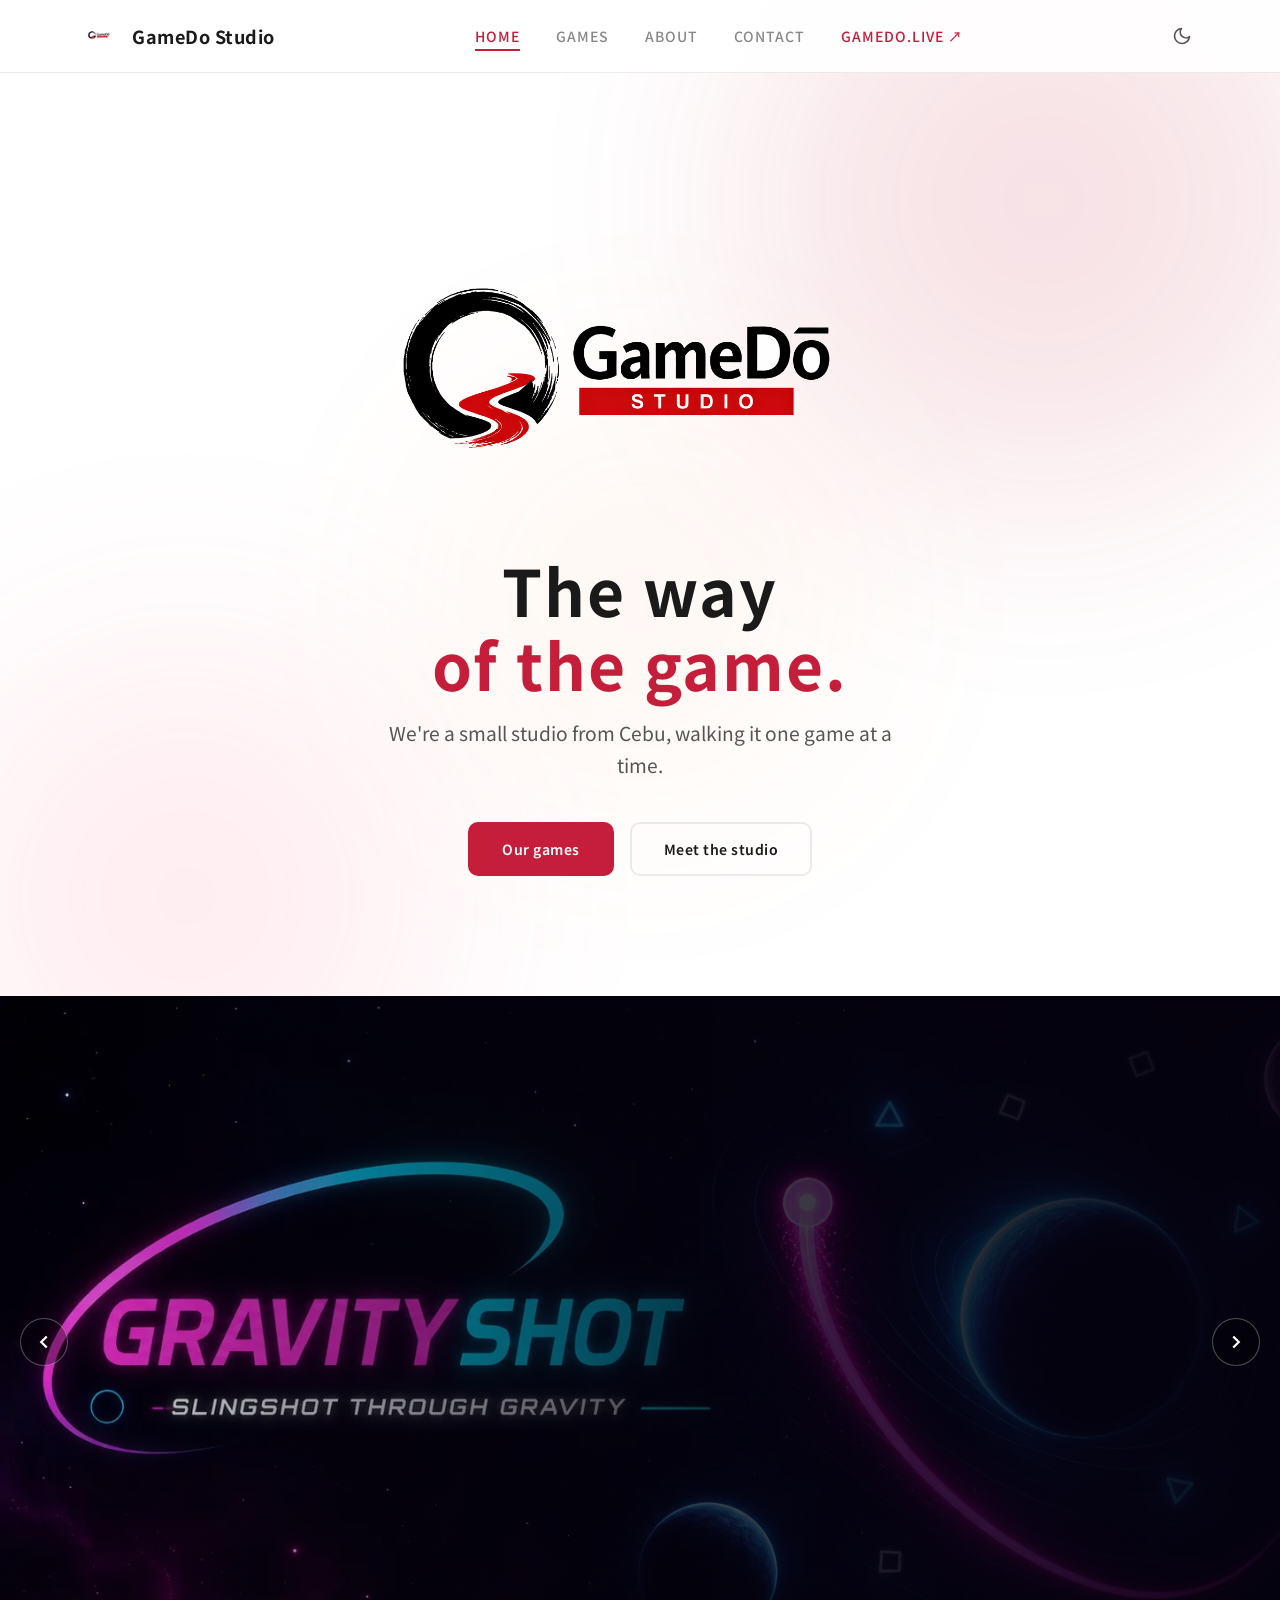
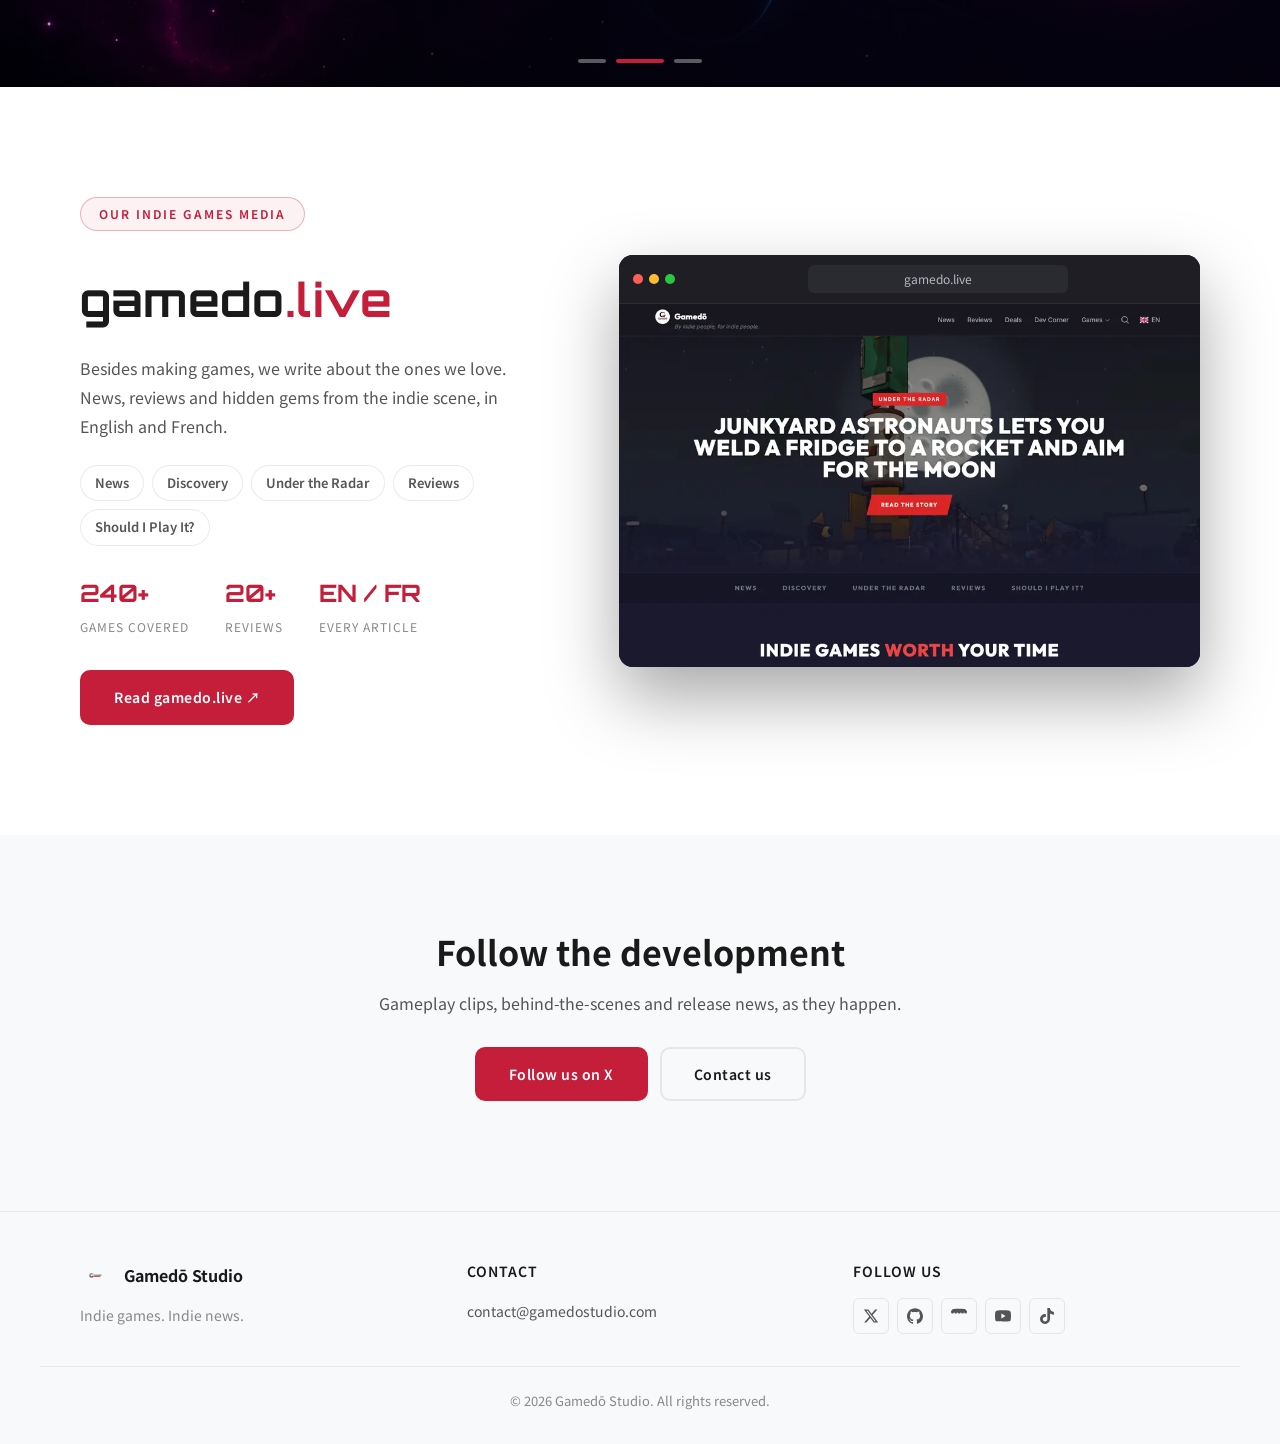
==== index.html @ 4dc2d46d "feat: Dip'Dee Survival game page and home carousel slide Co-Authored-By: Claude Opus 5.5 <noreply@an" ====
<!DOCTYPE html>
<html lang="en">
<head>
    <meta charset="UTF-8">
    <meta name="viewport" content="width=device-width, initial-scale=1.0">
    <title>GameDō Studio — The Way of the Game</title>
    <meta name="description" content="GameDō Studio is a small indie studio from Cebu making arcade and puzzle games for your phone: Swarm from Hypervoid 88 and GravityShot.">
    <link rel="canonical" href="https://gamedostudio.com/">
    <meta property="og:title" content="GameDō Studio — The Way of the Game">
    <meta property="og:description" content="GameDō Studio is a small indie studio from Cebu making arcade and puzzle games for your phone: Swarm from Hypervoid 88 and GravityShot.">
    <meta property="og:url" content="https://gamedostudio.com/">
    <meta property="og:type" content="website">
    <meta property="og:image" content="https://gamedostudio.com/assets/images/brand/og-studio.jpg">
    <meta name="twitter:card" content="summary_large_image">
    <link rel="stylesheet" href="styles.css">
    <link rel="preconnect" href="https://fonts.googleapis.com">
    <link rel="preconnect" href="https://fonts.gstatic.com" crossorigin>
    <link href="https://fonts.googleapis.com/css2?family=Noto+Sans+JP:wght@300;400;500;700&family=Orbitron:wght@400;700;900&display=swap" rel="stylesheet">
    <link rel="icon" type="image/png" href="assets/images/favicon-circle.png">
    <script>document.documentElement.classList.add('js');</script>
    <script>
      (function() {
        var theme = null;
        try { theme = localStorage.getItem('theme'); } catch(e) {}
        if (theme === 'dark' || theme === 'light') {
          document.documentElement.setAttribute('data-theme', theme);
        } else if (window.matchMedia && window.matchMedia('(prefers-color-scheme: dark)').matches) {
          document.documentElement.setAttribute('data-theme', 'dark');
        }
      })();
    </script>
</head>
<body>
    <a href="#main" class="skip-link">Skip to content</a>

    <!-- Navigation -->
    <nav class="navbar">
        <div class="nav-container">
            <a href="/" class="nav-logo">
                <div class="nav-logo-icon">
                    <img src="assets/images/gamedo-logo-transparent.png" alt="GameDō" class="logo-light">
                    <img src="assets/images/GameDoStudio-logo-transparent-dark.png" alt="GameDō" class="logo-dark">
                </div>
                <span class="nav-logo-text">GameDo Studio</span>
            </a>
            <ul class="nav-links">
                <li><a href="/">Home</a></li>
                <li><a href="/games">Games</a></li>
                <li><a href="/about">About</a></li>
                <li><a href="/contact">Contact</a></li>
                <li><a href="https://gamedo.live" class="nav-external" target="_blank" rel="noopener">gamedo.live &#8599;</a></li>
            </ul>
            <button class="theme-toggle" aria-label="Switch to dark mode">
                <svg class="icon-moon" xmlns="http://www.w3.org/2000/svg" width="20" height="20" viewBox="0 0 24 24" fill="none" stroke="currentColor" stroke-width="2" stroke-linecap="round" stroke-linejoin="round"><path d="M21 12.79A9 9 0 1 1 11.21 3 7 7 0 0 0 21 12.79z"></path></svg>
                <svg class="icon-sun" xmlns="http://www.w3.org/2000/svg" width="20" height="20" viewBox="0 0 24 24" fill="none" stroke="currentColor" stroke-width="2" stroke-linecap="round" stroke-linejoin="round"><circle cx="12" cy="12" r="5"></circle><line x1="12" y1="1" x2="12" y2="3"></line><line x1="12" y1="21" x2="12" y2="23"></line><line x1="4.22" y1="4.22" x2="5.64" y2="5.64"></line><line x1="18.36" y1="18.36" x2="19.78" y2="19.78"></line><line x1="1" y1="12" x2="3" y2="12"></line><line x1="21" y1="12" x2="23" y2="12"></line><line x1="4.22" y1="19.78" x2="5.64" y2="18.36"></line><line x1="18.36" y1="5.64" x2="19.78" y2="4.22"></line></svg>
            </button>
            <button class="nav-hamburger" aria-label="Toggle menu">
                <span></span>
                <span></span>
                <span></span>
            </button>
        </div>
    </nav>

    <main id="main">
        <!-- Hero Section -->
        <section class="home-hero">
            <div class="hero-mesh">
                <div class="hero-mesh-circle"></div>
                <div class="hero-mesh-circle"></div>
                <div class="hero-mesh-circle"></div>
            </div>
            <div class="home-hero-content">
                <img src="assets/images/gamedo-logo-transparent.png" alt="GameDō Studio" class="hero-logo hero-hidden logo-light">
                <img src="assets/images/GameDoStudio-title-dark-tranparent.png" alt="GameDō Studio" class="hero-logo hero-hidden logo-dark">
                <h1 class="hero-hidden">The way<br><span class="accent">of the game.</span></h1>
                <p class="hero-subtitle hero-hidden">We're a small studio from Cebu, walking it one game at a time.</p>
                <div class="hero-actions hero-hidden">
                    <a href="/games" class="btn btn-primary">Our games</a>
                    <a href="/about" class="btn btn-outline">Meet the studio</a>
                </div>
            </div>
        </section>

        <!-- Our games: carousel -->
        <section class="games-carousel" aria-roledescription="carousel" aria-label="Our games" data-games-carousel>
            <div class="games-track">
        <!-- Featured game: Swarm from Hypervoid 88 -->
        <div class="games-slide home-swarm" role="group" aria-roledescription="slide" aria-label="1 of 3">
            <div class="section-container">
                <div class="home-swarm-inner reveal-element">
                    <span class="section-badge">Our next game</span>
                    <img src="assets/images/games/swarm/logo.webp" alt="Swarm from Hypervoid 88" class="home-swarm-logo">
                    <p>A neon arcade shoot-'em-up where enemy swarms move like living things and every run is built from 40 powers. Coming to iOS and Android in late 2026.</p>
                    <div class="hero-actions">
                        <a href="/swarm-from-hypervoid-88" class="btn btn-primary">Discover the game</a>
                        <a href="/games" class="btn btn-outline gp-btn-light">All our games</a>
                    </div>
                </div>
            </div>
        </div>

        <!-- Featured game: GravityShot -->
        <div class="games-slide home-gravity" role="group" aria-roledescription="slide" aria-label="2 of 3">
            <div class="section-container">
                <div class="home-gravity-inner reveal-element">
                    <span class="section-badge">Out now</span>
                    <img src="assets/images/games/gravityshot/title.webp" alt="GravityShot" class="home-gravity-logo">
                    <p>Aim. Shoot. Defy gravity. Bend your orb's path around black holes, wormholes and pulsars across 60 handcrafted levels. Free on Google Play.</p>
                    <div class="hero-actions">
                        <a href="/gravityshot" class="btn btn-primary">Discover the game</a>
                        <a href="https://play.google.com/store/apps/details?id=com.gamedostudio.gravityshot" target="_blank" rel="noopener noreferrer"><img src="assets/images/google-play-badge.png" alt="Get it on Google Play" class="home-gravity-badge"></a>
                    </div>
                </div>
            </div>
        </div>

        <!-- Featured game: Dip'Dee Survival -->
        <div class="games-slide home-dipdee" role="group" aria-roledescription="slide" aria-label="3 of 3">
            <div class="section-container">
                <div class="home-dipdee-inner reveal-element">
                    <span class="section-badge">Coming soon</span>
                    <img src="assets/images/games/dipdee/logo.webp" alt="Dip'Dee Survival" class="home-dipdee-logo">
                    <p>Crash-landed on a hostile planet, Dip'Dee has one gun and one goal: survive the night. 30 nights, swarms of monsters and six bosses on the way to rescue. Soon free on Google Play.</p>
                    <div class="hero-actions">
                        <a href="/dipdee-survival" class="btn btn-primary">Discover the game</a>
                        <a href="https://play.google.com/store/apps/details?id=com.gamedostudio.dipdeesurvival" target="_blank" rel="noopener noreferrer"><img src="assets/images/google-play-badge.png" alt="Get it on Google Play" class="home-gravity-badge"></a>
                    </div>
                </div>
            </div>
        </div>
            </div>
            <button class="games-arrow prev" aria-label="Previous game"><svg width="22" height="22" viewBox="0 0 24 24" fill="none" stroke="currentColor" stroke-width="2.5"><path d="M15 18l-6-6 6-6"/></svg></button>
            <button class="games-arrow next" aria-label="Next game"><svg width="22" height="22" viewBox="0 0 24 24" fill="none" stroke="currentColor" stroke-width="2.5"><path d="M9 18l6-6-6-6"/></svg></button>
            <div class="games-dots"></div>
        </section>

        <!-- gamedo.live: our indie games media -->
        <section class="home-live">
            <div class="section-container home-live-grid">
                <div class="home-live-copy reveal-element">
                    <span class="section-badge">Our indie games media</span>
                    <h2>gamedo<span class="accent">.live</span></h2>
                    <p>Besides making games, we write about the ones we love. News, reviews and hidden gems from the indie scene, in English and French.</p>
                    <ul class="home-live-sections">
                        <li><a href="https://gamedo.live/news" target="_blank" rel="noopener">News</a></li>
                        <li><a href="https://gamedo.live/discovery" target="_blank" rel="noopener">Discovery</a></li>
                        <li><a href="https://gamedo.live/under-the-radar" target="_blank" rel="noopener">Under the Radar</a></li>
                        <li><a href="https://gamedo.live/reviews" target="_blank" rel="noopener">Reviews</a></li>
                        <li><a href="https://gamedo.live/should-i-play" target="_blank" rel="noopener">Should I Play It?</a></li>
                    </ul>
                    <div class="home-live-stats">
                        <div><strong>240+</strong><span>games covered</span></div>
                        <div><strong>20+</strong><span>reviews</span></div>
                        <div><strong>EN / FR</strong><span>every article</span></div>
                    </div>
                    <a href="https://gamedo.live" class="btn btn-primary" target="_blank" rel="noopener">Read gamedo.live &#8599;</a>
                </div>
                <a href="https://gamedo.live" class="home-live-browser reveal-element" target="_blank" rel="noopener" aria-label="Open gamedo.live">
                    <div class="browser-bar">
                        <span class="browser-dots"><i></i><i></i><i></i></span>
                        <span class="browser-url">gamedo.live</span>
                    </div>
                    <div class="browser-screen">
                        <img src="assets/images/gamedo-live-home.webp" alt="The gamedo.live homepage: latest indie game stories, trailers and new releases" loading="lazy">
                    </div>
                </a>
            </div>
        </section>

        <!-- Follow the development -->
        <section class="home-follow">
            <div class="section-container reveal-element">
                <h2>Follow the development</h2>
                <p>Gameplay clips, behind-the-scenes and release news, as they happen.</p>
                <div class="home-follow-links">
                    <a href="https://x.com/GameDoStudio" target="_blank" rel="noopener" class="btn btn-primary">Follow us on X</a>
                    <a href="/contact" class="btn btn-outline">Contact us</a>
                </div>
            </div>
        </section>
    </main>

    <!-- Footer -->
    <footer class="footer">
        <div class="footer-content">
            <div class="footer-brand">
                <div class="footer-logo">
                    <div class="nav-logo-icon"><img src="assets/images/gamedo-logo-transparent.png" alt="GameDō" class="logo-light"><img src="assets/images/GameDoStudio-logo-transparent-dark.png" alt="GameDō" class="logo-dark"></div>
                    <span>Gamedō Studio</span>
                </div>
                <p class="footer-tagline">Indie games. Indie news.</p>
            </div>
            <div class="footer-contact">
                <h3>Contact</h3>
                <a href="mailto:contact@gamedostudio.com">contact@gamedostudio.com</a>
            </div>
            <div class="footer-social">
                <h3>Follow Us</h3>
                <div class="social-links">
                    <a href="https://x.com/GameDoStudio" class="social-link" target="_blank" rel="noopener" aria-label="X (Twitter)">
                        <svg viewBox="0 0 24 24" width="16" height="16"><path fill="currentColor" d="M18.244 2.25h3.308l-7.227 8.26 8.502 11.24H16.17l-5.214-6.817L4.99 21.75H1.68l7.73-8.835L1.254 2.25H8.08l4.713 6.231zm-1.161 17.52h1.833L7.084 4.126H5.117z"/></svg>
                    </a>
                    <a href="https://github.com/GameDoStudio" class="social-link" target="_blank" rel="noopener" aria-label="GitHub">
                        <svg viewBox="0 0 24 24" width="16" height="16"><path fill="currentColor" d="M12 .297c-6.63 0-12 5.373-12 12 0 5.303 3.438 9.8 8.205 11.385.6.113.82-.258.82-.577 0-.285-.01-1.04-.015-2.04-3.338.724-4.042-1.61-4.042-1.61C4.422 18.07 3.633 17.7 3.633 17.7c-1.087-.744.084-.729.084-.729 1.205.084 1.838 1.236 1.838 1.236 1.07 1.835 2.809 1.305 3.495.998.108-.776.417-1.305.76-1.605-2.665-.3-5.466-1.332-5.466-5.93 0-1.31.465-2.38 1.235-3.22-.135-.303-.54-1.523.105-3.176 0 0 1.005-.322 3.3 1.23.96-.267 1.98-.399 3-.405 1.02.006 2.04.138 3 .405 2.28-1.552 3.285-1.23 3.285-1.23.645 1.653.24 2.873.12 3.176.765.84 1.23 1.91 1.23 3.22 0 4.61-2.805 5.625-5.475 5.92.42.36.81 1.096.81 2.22 0 1.606-.015 2.896-.015 3.286 0 .315.21.69.825.57C20.565 22.092 24 17.592 24 12.297c0-6.627-5.373-12-12-12"/></svg>
                    </a>
                    <a href="https://gamedostudio.itch.io/" class="social-link" target="_blank" rel="noopener" aria-label="itch.io">
                        <svg viewBox="0 0 24 24" width="16" height="16"><path fill="currentColor" d="M3.13 1.338C2.08 1.96.02 4.328 0 4.95v1.03c0 1.303 1.22 2.45 2.325 2.45 1.33 0 2.436-1.058 2.436-2.336 0 1.278 1.07 2.336 2.4 2.336 1.328 0 2.362-1.058 2.362-2.336 0 1.278 1.105 2.336 2.434 2.336h.478c1.33 0 2.434-1.058 2.434-2.336 0 1.278 1.034 2.336 2.362 2.336 1.33 0 2.4-1.058 2.4-2.336 0 1.278 1.106 2.336 2.435 2.336C22.78 8.43 24 7.282 24 5.98V4.95c-.02-.622-2.08-2.99-3.13-3.612a55.03 55.03 0 0 0-8.87-.338c-2.88 0-7.222.146-8.87.338z"/></svg>
                    </a>
                    <a href="https://www.youtube.com/channel/UCxA5IRppJs3cn4VRS00mbNg" class="social-link" target="_blank" rel="noopener" aria-label="YouTube">
                        <svg viewBox="0 0 24 24" width="16" height="16"><path fill="currentColor" d="M23.498 6.186a3.016 3.016 0 0 0-2.122-2.136C19.505 3.545 12 3.545 12 3.545s-7.505 0-9.377.505A3.017 3.017 0 0 0 .502 6.186C0 8.07 0 12 0 12s0 3.93.502 5.814a3.016 3.016 0 0 0 2.122 2.136c1.871.505 9.376.505 9.376.505s7.505 0 9.377-.505a3.015 3.015 0 0 0 2.122-2.136C24 15.93 24 12 24 12s0-3.93-.502-5.814zM9.545 15.568V8.432L15.818 12l-6.273 3.568z"/></svg>
                    </a>
                    <a href="https://www.tiktok.com/@gamedostudio" class="social-link" target="_blank" rel="noopener" aria-label="TikTok">
                        <svg viewBox="0 0 24 24" width="16" height="16"><path fill="currentColor" d="M12.525.02c1.31-.02 2.61-.01 3.91-.02.08 1.53.63 3.09 1.75 4.17 1.12 1.11 2.7 1.62 4.24 1.79v4.03c-1.44-.05-2.89-.35-4.2-.97-.57-.26-1.1-.59-1.62-.93-.01 2.92.01 5.84-.02 8.75-.08 1.4-.54 2.79-1.35 3.94-1.31 1.92-3.58 3.17-5.91 3.21-1.43.08-2.86-.31-4.08-1.03-2.02-1.19-3.44-3.37-3.65-5.71-.02-.5-.03-1-.01-1.49.18-1.9 1.12-3.72 2.58-4.96 1.66-1.44 3.98-2.13 6.15-1.72.02 1.48-.04 2.96-.04 4.44-.99-.32-2.15-.23-3.02.37-.63.41-1.11 1.04-1.36 1.75-.21.51-.15 1.07-.14 1.61.24 1.64 1.82 3.02 3.5 2.87 1.12-.01 2.19-.66 2.77-1.61.19-.33.4-.67.41-1.06.1-1.79.06-3.57.07-5.36.01-4.03-.01-8.05.02-12.07z"/></svg>
                    </a>
                </div>
            </div>
        </div>
        <div class="footer-bottom">
            <p>&copy; <span class="current-year"></span> Gamedō Studio. All rights reserved.</p>
        </div>
    </footer>

    <script src="animations.js" defer></script>
    <script>
    // Legacy anchor redirects
    var hashRedirects = {
        '#games': '/games',
        '#team': '/about',
        '#about': '/about',
        '#contact': '/contact',
        '#projects': '/games'
    };
    if (hashRedirects[window.location.hash]) {
        window.location.replace(hashRedirects[window.location.hash]);
    }
    </script>
</body>
</html>
---- styles.css ----
/* ===== CSS Variables & Design Tokens ===== */
:root {
    /* Light Theme */
    --bg-primary: #ffffff;
    --bg-secondary: #f8f9fa;
    --bg-card: #ffffff;
    --text-primary: #1a1a1a;
    --text-secondary: #555555;
    --text-muted: #888888;

    /* GameDō Brand Colors */
    --color-red: #c41e3a;
    --color-red-dark: #9e1830;
    --color-red-glow: rgba(196, 30, 58, 0.15);

    /* Borders & Shadows (light theme) */
    --border-subtle: rgba(0, 0, 0, 0.08);
    --border-card: rgba(0, 0, 0, 0.06);
    --shadow-card: 0 2px 12px rgba(0, 0, 0, 0.06);
    --shadow-hover: 0 8px 30px rgba(0, 0, 0, 0.1);
    --glow-red: 0 0 20px rgba(196, 30, 58, 0.15);

    /* GravityShot Colors */
    --gs-pink: #ff3399;
    --gs-cyan: #30d5c8;
    --gs-purple: #0b0422;
    --gs-purple-light: #1a0a3e;

    /* A Helping Hand Colors */
    --hh-blue-light: #87ceeb;
    --hh-blue: #6495ed;

    /* Life of a Regressor Colors */
    --lr-gold: #d4a574;
    --lr-brown: #8b4513;

    /* Typography */
    --font-main: 'Noto Sans JP', sans-serif;
    --font-game: 'Orbitron', sans-serif;

    /* Spacing Scale */
    --space-1: 4px;
    --space-2: 8px;
    --space-3: 12px;
    --space-4: 16px;
    --space-6: 24px;
    --space-8: 32px;
    --space-10: 40px;
    --space-12: 48px;
    --space-16: 64px;
    --space-20: 80px;
    --space-24: 96px;

    /* Border Radius */
    --rounded-sm: 6px;
    --rounded-md: 10px;
    --rounded-lg: 14px;
    --rounded-xl: 20px;

    /* Layout */
    --container-width: 1200px;
    --section-padding: 100px 0;
}

/* ===== Dark Theme ===== */
[data-theme="dark"] {
    color-scheme: dark;

    --bg-primary: #1a1a2e;
    --bg-secondary: #16162a;
    --bg-card: #222240;
    --text-primary: #e8e8f0;
    --text-secondary: #a0a0b8;
    --text-muted: #6a6a80;

    --border-subtle: rgba(255, 255, 255, 0.08);
    --border-card: rgba(255, 255, 255, 0.06);
    --shadow-card: 0 2px 12px rgba(0, 0, 0, 0.3);
    --shadow-hover: 0 8px 30px rgba(0, 0, 0, 0.4);
    --glow-red: 0 0 20px rgba(196, 30, 58, 0.25);
    --color-red-glow: rgba(196, 30, 58, 0.25);
}

/* Dark mode: hardcoded color overrides */
[data-theme="dark"] .navbar {
    background: rgba(26, 26, 46, 0.92);
}

[data-theme="dark"] .badge {
    background: rgba(255, 255, 255, 0.06);
}

[data-theme="dark"] .btn-disabled {
    background: rgba(255, 255, 255, 0.06);
    color: var(--text-muted);
}

[data-theme="dark"] .location-badge {
    background: rgba(255, 255, 255, 0.04);
}

[data-theme="dark"] .social-link:hover {
    background: rgba(196, 30, 58, 0.12);
}

[data-theme="dark"] .badge-live {
    background: rgba(34, 197, 94, 0.15);
}

[data-theme="dark"] .section-badge {
    background: rgba(255, 255, 255, 0.06);
}

[data-theme="dark"] .icon-box {
    background: rgba(255, 255, 255, 0.04);
}

/* Logo swap - light/dark variants */
.logo-dark { display: none !important; }
[data-theme="dark"] .logo-light { display: none !important; }
[data-theme="dark"] .logo-dark { display: block !important; }

/* Theme toggle button */
.theme-toggle {
    background: none;
    border: none;
    cursor: pointer;
    padding: var(--space-2);
    color: var(--text-secondary);
    display: flex;
    align-items: center;
    justify-content: center;
    border-radius: var(--rounded-sm);
    transition: color 0.2s ease;
}

.theme-toggle:hover {
    color: var(--color-red);
}

.theme-toggle svg {
    width: 20px;
    height: 20px;
}

/* Hide the inactive icon */
.theme-toggle .icon-sun { display: none; }
[data-theme="dark"] .theme-toggle .icon-moon { display: none; }
[data-theme="dark"] .theme-toggle .icon-sun { display: block; }

/* Smooth theme transition (added via JS on toggle click) */
.theme-transitioning,
.theme-transitioning *,
.theme-transitioning *::before,
.theme-transitioning *::after {
    transition: background-color 0.3s ease, color 0.3s ease, border-color 0.3s ease, box-shadow 0.3s ease !important;
}

/* ===== Reset & Base ===== */
* {
    margin: 0;
    padding: 0;
    box-sizing: border-box;
}

html {
    scroll-behavior: smooth;
}

body {
    font-family: var(--font-main);
    background-color: var(--bg-primary);
    color: var(--text-primary);
    line-height: 1.6;
    overflow-x: hidden;
}

a {
    text-decoration: none;
    color: inherit;
}

ul {
    list-style: none;
}

img {
    max-width: 100%;
    height: auto;
}

/* Skip to content */
.skip-link {
    position: absolute;
    top: -100%;
    left: 50%;
    transform: translateX(-50%);
    padding: 12px 24px;
    background: var(--color-red);
    color: #fff;
    border-radius: var(--rounded-md);
    z-index: 9999;
    font-weight: 600;
}

.skip-link:focus {
    top: 10px;
}

/* ===== Reusable Components ===== */

/* Button System */
.btn {
    display: inline-flex;
    align-items: center;
    justify-content: center;
    gap: var(--space-2);
    padding: 14px 32px;
    font-family: var(--font-main);
    font-weight: 600;
    font-size: 14px;
    letter-spacing: 0.5px;
    border-radius: var(--rounded-md);
    border: 2px solid transparent;
    cursor: pointer;
    transition: all 0.3s ease;
}

.btn-primary {
    background: var(--color-red);
    color: #ffffff;
    border-color: var(--color-red);
}

.btn-primary:hover {
    background: var(--color-red-dark);
    border-color: var(--color-red-dark);
    transform: translateY(-2px);
    box-shadow: var(--glow-red);
}

.btn-outline {
    background: transparent;
    color: var(--text-primary);
    border-color: var(--border-subtle);
}

.btn-outline:hover {
    border-color: var(--color-red);
    color: var(--color-red);
    transform: translateY(-2px);
}

.btn-disabled {
    background: rgba(0, 0, 0, 0.04);
    color: var(--text-muted);
    border-color: var(--border-subtle);
    cursor: default;
    pointer-events: none;
}

/* Section Badge (pill label) */
.section-badge {
    display: inline-block;
    padding: 6px 18px;
    font-size: 12px;
    font-weight: 600;
    text-transform: uppercase;
    letter-spacing: 2px;
    color: var(--color-red);
    border: 1px solid rgba(196, 30, 58, 0.3);
    border-radius: 50px;
    background: rgba(196, 30, 58, 0.06);
    margin-bottom: var(--space-4);
}

/* Category/Status Badge */
.badge {
    display: inline-block;
    padding: 4px 12px;
    font-size: 11px;
    font-weight: 600;
    text-transform: uppercase;
    letter-spacing: 1.5px;
    border-radius: 50px;
    background: rgba(0, 0, 0, 0.04);
    color: var(--text-secondary);
    border: 1px solid var(--border-subtle);
}

/* Icon Box */
.icon-box {
    width: 52px;
    height: 52px;
    display: flex;
    align-items: center;
    justify-content: center;
    background: rgba(196, 30, 58, 0.08);
    border: 1px solid rgba(196, 30, 58, 0.15);
    border-radius: var(--rounded-md);
    font-size: 22px;
    color: var(--color-red);
    flex-shrink: 0;
}

.icon-box svg {
    width: 22px;
    height: 22px;
}

/* Section Container */
.section-container {
    max-width: var(--container-width);
    margin: 0 auto;
    padding: 0 40px;
}

/* Section Headers */
.section-header {
    text-align: center;
    margin-bottom: var(--space-16);
}

.section-header h2 {
    font-size: 42px;
    font-weight: 700;
    margin-bottom: 0;
    letter-spacing: 1px;
}

/* Shimmer Overlay */
.shimmer-overlay {
    position: absolute;
    top: 0;
    left: -100%;
    width: 100%;
    height: 100%;
    background: linear-gradient(
        90deg,
        transparent,
        rgba(255, 255, 255, 0.05),
        transparent
    );
    animation: shimmer 4s ease-in-out infinite;
    pointer-events: none;
}

@keyframes shimmer {
    0%, 100% { left: -100%; }
    50% { left: 100%; }
}

/* ===== Navigation ===== */
.navbar {
    position: fixed;
    top: 0;
    left: 0;
    right: 0;
    z-index: 1000;
    padding: 16px 0;
    background: rgba(255, 255, 255, 0.9);
    backdrop-filter: blur(20px);
    -webkit-backdrop-filter: blur(20px);
    border-bottom: 1px solid var(--border-subtle);
    transition: padding 0.3s ease;
}

.nav-container {
    max-width: var(--container-width);
    margin: 0 auto;
    padding: 0 40px;
    display: flex;
    justify-content: space-between;
    align-items: center;
}

.nav-logo {
    display: flex;
    align-items: center;
    gap: var(--space-3);
}

.nav-logo-icon {
    width: 40px;
    height: 40px;
    background: transparent;
    border-radius: var(--rounded-sm);
    display: flex;
    align-items: center;
    justify-content: center;
    overflow: hidden;
}

.nav-logo-icon img {
    width: 40px;
    height: 40px;
    object-fit: contain;
}

.nav-logo-text {
    font-weight: 700;
    font-size: 18px;
    letter-spacing: 0.5px;
    color: var(--text-primary);
}

.nav-links {
    display: flex;
    gap: 36px;
}

.nav-links a {
    font-weight: 500;
    font-size: 14px;
    text-transform: uppercase;
    letter-spacing: 1px;
    color: var(--text-muted);
    position: relative;
    padding: 5px 0;
    transition: color 0.3s ease;
}

.nav-links a::after {
    content: '';
    position: absolute;
    bottom: 0;
    left: 0;
    width: 0;
    height: 2px;
    background: var(--color-red);
    transition: width 0.3s ease;
}

.nav-links a:hover {
    color: var(--text-primary);
}

.nav-links a:hover::after {
    width: 100%;
}

.nav-links a.active {
    color: var(--color-red);
}

.nav-links a.active::after {
    width: 100%;
}

/* Hamburger Menu */
.nav-hamburger {
    display: none;
    flex-direction: column;
    justify-content: center;
    gap: 5px;
    width: 32px;
    height: 32px;
    background: none;
    border: none;
    cursor: pointer;
    padding: 4px;
}

.nav-hamburger span {
    display: block;
    width: 100%;
    height: 2px;
    background: var(--text-primary);
    border-radius: 2px;
    transition: all 0.3s ease;
}

/* ===== Page Hero ===== */
.page-hero {
    padding: 140px 0 80px;
    text-align: center;
    position: relative;
    overflow: hidden;
}

.page-hero .section-container {
    position: relative;
    z-index: 1;
}

.page-hero .kanji {
    font-size: 5rem;
    color: var(--color-red);
    line-height: 1;
    margin-bottom: var(--space-4);
}

.page-hero h1 {
    font-size: 3.5rem;
    font-weight: 700;
    margin-bottom: var(--space-4);
    letter-spacing: 1px;
}

.page-hero h1 .accent {
    color: var(--color-red);
}

.page-hero .hero-subtitle {
    font-size: 1.2rem;
    color: var(--text-secondary);
    max-width: 600px;
    margin: 0 auto;
    line-height: 1.7;
}

/* Home Hero (special — full height with mesh) */
.home-hero {
    min-height: 100vh;
    display: flex;
    align-items: center;
    justify-content: center;
    position: relative;
    background: var(--bg-primary);
    overflow: hidden;
    padding: 80px 0;
}

.hero-mesh {
    position: absolute;
    top: 0;
    left: 0;
    right: 0;
    bottom: 0;
    pointer-events: none;
    overflow: hidden;
}

.hero-mesh-circle {
    position: absolute;
    border-radius: 50%;
    filter: blur(120px);
    opacity: 0.12;
}

.hero-mesh-circle:nth-child(1) {
    width: 600px;
    height: 600px;
    background: var(--color-red);
    top: -10%;
    right: -5%;
}

.hero-mesh-circle:nth-child(2) {
    width: 500px;
    height: 500px;
    background: #ff6b8a;
    bottom: -15%;
    left: -5%;
}

.hero-mesh-circle:nth-child(3) {
    width: 400px;
    height: 400px;
    background: #ff9a5c;
    top: 40%;
    left: 50%;
    transform: translateX(-50%);
    opacity: 0.08;
}

.home-hero-content {
    text-align: center;
    z-index: 1;
    padding: 40px;
}

.hero-logo {
    max-width: 800px;
    margin: 0 auto -100px;
    display: block;
}

.home-hero-content h1 {
    font-size: 4rem;
    font-weight: 700;
    letter-spacing: 2px;
    color: var(--text-primary);
    margin-bottom: var(--space-4);
    line-height: 1.15;
}

.home-hero-content h1 .accent {
    color: var(--color-red);
}

.home-hero-content .hero-subtitle {
    font-size: 1.2rem;
    color: var(--text-secondary);
    max-width: 550px;
    margin: 0 auto var(--space-10);
    line-height: 1.7;
}

.hero-actions {
    display: flex;
    gap: var(--space-4);
    justify-content: center;
    flex-wrap: wrap;
}

/* ===== Three Pillars Section ===== */
.pillars-section {
    padding: var(--section-padding);
    background: var(--bg-primary);
}

.pillars-grid {
    display: grid;
    grid-template-columns: repeat(3, 1fr);
    gap: var(--space-8);
    max-width: var(--container-width);
    margin: 0 auto;
    padding: 0 40px;
}

.pillar-card {
    background: var(--bg-card);
    border: 1px solid var(--border-card);
    border-radius: var(--rounded-xl);
    padding: var(--space-8);
    transition: all 0.3s ease;
    box-shadow: var(--shadow-card);
}

.pillar-card:hover {
    border-color: rgba(196, 30, 58, 0.2);
    box-shadow: var(--shadow-hover);
    transform: translateY(-4px);
}

.pillar-card .icon-box {
    margin-bottom: var(--space-4);
}

.pillar-card h3 {
    font-size: 20px;
    font-weight: 700;
    margin-bottom: var(--space-3);
}

.pillar-card p {
    font-size: 15px;
    color: var(--text-secondary);
    margin-bottom: var(--space-6);
    line-height: 1.7;
}

.pillar-card .pillar-link {
    display: inline-flex;
    align-items: center;
    gap: var(--space-2);
    color: var(--color-red);
    font-weight: 600;
    font-size: 14px;
    transition: gap 0.3s ease;
}

.pillar-card .pillar-link:hover {
    gap: var(--space-3);
}

/* ===== Showcase Section (gamedo.live on Home) ===== */
.showcase-section {
    padding: var(--section-padding);
    background: var(--bg-secondary);
}

.showcase-grid {
    display: grid;
    grid-template-columns: 1fr 1fr;
    gap: var(--space-12);
    align-items: center;
    max-width: var(--container-width);
    margin: 0 auto;
    padding: 0 40px;
}

.showcase-info h2 {
    font-size: 2.5rem;
    font-weight: 700;
    margin-bottom: var(--space-4);
}

.showcase-info p {
    font-size: 16px;
    color: var(--text-secondary);
    line-height: 1.7;
    margin-bottom: var(--space-8);
}

.showcase-stats {
    display: grid;
    grid-template-columns: repeat(3, 1fr);
    gap: var(--space-6);
    margin-bottom: var(--space-8);
}

.showcase-stat {
    text-align: center;
}

.showcase-stat .stat-value {
    font-size: 1.8rem;
    font-weight: 700;
    color: var(--color-red);
    margin-bottom: var(--space-1);
}

.showcase-stat .stat-label {
    font-size: 13px;
    color: var(--text-muted);
}

.showcase-image-frame {
    background: var(--bg-card);
    border: 1px solid var(--border-card);
    border-radius: var(--rounded-xl);
    padding: var(--space-4);
    box-shadow: var(--shadow-card);
}

.showcase-image-frame img {
    width: 100%;
    border-radius: var(--rounded-lg);
    display: block;
}

/* ===== Founder Card ===== */
.founder-section {
    padding: var(--section-padding);
    background: var(--bg-primary);
}

.founder-card {
    display: grid;
    grid-template-columns: auto 1fr;
    gap: var(--space-10);
    align-items: center;
    max-width: 700px;
    margin: 0 auto;
    background: var(--bg-card);
    border: 1px solid var(--border-card);
    border-radius: var(--rounded-xl);
    padding: var(--space-10);
    box-shadow: var(--shadow-card);
    transition: border-color 0.3s ease, box-shadow 0.3s ease;
    color: inherit;
}

a.founder-card:hover {
    border-color: rgba(196, 30, 58, 0.2);
    box-shadow: var(--shadow-hover);
}

.founder-photo {
    width: 140px;
    height: 140px;
    border-radius: var(--rounded-lg);
    overflow: hidden;
    border: 3px solid var(--color-red);
    flex-shrink: 0;
}

.founder-photo img {
    width: 100%;
    height: 100%;
    object-fit: cover;
}

.founder-info .member-name {
    font-size: 24px;
    font-weight: 700;
    margin-bottom: var(--space-1);
}

.founder-info .member-role {
    font-size: 13px;
    text-transform: uppercase;
    letter-spacing: 2px;
    color: var(--color-red);
    margin-bottom: var(--space-4);
}

.founder-info .member-bio {
    font-size: 14px;
    color: var(--text-secondary);
    line-height: 1.7;
    margin-bottom: var(--space-6);
}

/* ===== About Page: Story & Mission ===== */
.story-section {
    padding: var(--section-padding);
    background: var(--bg-primary);
}

.story-grid {
    display: grid;
    grid-template-columns: 1fr 1fr;
    gap: var(--space-8);
    max-width: 900px;
    margin: 0 auto;
    padding: 0 40px;
}

.story-card {
    background: var(--bg-card);
    border: 1px solid var(--border-card);
    border-radius: var(--rounded-xl);
    padding: var(--space-8);
    box-shadow: var(--shadow-card);
    transition: border-color 0.3s ease, box-shadow 0.3s ease;
}

.story-card:hover {
    border-color: rgba(196, 30, 58, 0.15);
    box-shadow: var(--shadow-hover);
}

.story-card h2 {
    font-size: 22px;
    font-weight: 700;
    margin-bottom: var(--space-4);
}

.story-card .kanji {
    font-size: 48px;
    color: var(--color-red);
    line-height: 1;
    margin-bottom: var(--space-3);
}

.story-card p {
    font-size: 15px;
    color: var(--text-secondary);
    line-height: 1.7;
    margin-bottom: var(--space-3);
}

.story-card p:last-child {
    margin-bottom: 0;
}

/* ===== About Page: Founder Profile (expanded) ===== */
.founder-profile-section {
    padding: var(--section-padding);
    background: var(--bg-secondary);
}

.founder-profile {
    display: grid;
    grid-template-columns: auto 1fr;
    gap: var(--space-10);
    align-items: center;
    max-width: 800px;
    margin: 0 auto;
    background: var(--bg-card);
    border: 1px solid var(--border-card);
    border-radius: var(--rounded-xl);
    padding: var(--space-10);
    box-shadow: var(--shadow-card);
}

.founder-profile .founder-photo {
    width: 180px;
    height: 180px;
}

.founder-profile .member-bio {
    font-size: 15px;
    color: var(--text-secondary);
    line-height: 1.7;
    margin-bottom: var(--space-4);
}

.founder-profile .founder-actions {
    display: flex;
    gap: var(--space-3);
    flex-wrap: wrap;
}

/* Spacing when more than one founder card/profile is stacked */
.founder-section .founder-card + .founder-card,
.founder-profile-section .founder-profile + .founder-profile {
    margin-top: var(--space-6);
}

/* ===== Values Section ===== */
.values-section {
    padding: var(--section-padding);
    background: var(--bg-primary);
}

.values-grid {
    display: grid;
    grid-template-columns: repeat(3, 1fr);
    gap: var(--space-8);
    max-width: 900px;
    margin: 0 auto;
    padding: 0 40px;
}

.value-card {
    background: var(--bg-card);
    border: 1px solid var(--border-card);
    border-radius: var(--rounded-xl);
    padding: var(--space-8);
    text-align: center;
    transition: border-color 0.3s ease, transform 0.3s ease, box-shadow 0.3s ease;
    box-shadow: var(--shadow-card);
}

.value-card:hover {
    border-color: rgba(196, 30, 58, 0.15);
    transform: translateY(-6px);
    box-shadow: var(--shadow-hover);
}

.value-card .icon-box {
    margin: 0 auto var(--space-4);
}

.value-card h3 {
    font-size: 18px;
    font-weight: 600;
    margin-bottom: var(--space-2);
}

.value-card p {
    font-size: 14px;
    color: var(--text-muted);
}

/* ===== Projects Page: Featured Project ===== */
.featured-project-section {
    padding: var(--section-padding);
    background: var(--bg-primary);
}

.featured-project-card {
    display: grid;
    grid-template-columns: 1fr 1fr;
    gap: var(--space-12);
    align-items: center;
    max-width: var(--container-width);
    margin: 0 auto;
    padding: var(--space-10);
    background: var(--bg-card);
    border: 1px solid rgba(196, 30, 58, 0.2);
    border-radius: var(--rounded-xl);
    box-shadow: var(--shadow-card);
}

.featured-project-info .badge-row {
    display: flex;
    gap: var(--space-2);
    margin-bottom: var(--space-4);
    flex-wrap: wrap;
}

.badge-featured {
    background: rgba(196, 30, 58, 0.08);
    color: var(--color-red);
    border-color: rgba(196, 30, 58, 0.2);
}

.badge-live {
    background: rgba(34, 197, 94, 0.08);
    color: #16a34a;
    border-color: rgba(34, 197, 94, 0.2);
}

.featured-project-info h2 {
    font-size: 2.5rem;
    font-weight: 700;
    margin-bottom: var(--space-4);
}

.featured-project-info > p {
    font-size: 16px;
    color: var(--text-secondary);
    line-height: 1.7;
    margin-bottom: var(--space-6);
}

.featured-project-stats {
    display: flex;
    flex-wrap: wrap;
    gap: var(--space-6);
    margin-bottom: var(--space-8);
}

.featured-project-stats .stat-dot {
    display: flex;
    align-items: center;
    gap: var(--space-2);
    color: var(--text-secondary);
    font-size: 14px;
}

.stat-dot::before {
    content: '';
    width: 8px;
    height: 8px;
    background: var(--color-red);
    border-radius: 50%;
    flex-shrink: 0;
}

.featured-project-image {
    background: var(--bg-secondary);
    border: 1px solid var(--border-card);
    border-radius: var(--rounded-lg);
    padding: var(--space-4);
}

.featured-project-image img {
    width: 100%;
    border-radius: var(--rounded-md);
    display: block;
}

/* ===== Projects Page: Games Grid ===== */
.games-section {
    padding: var(--section-padding);
    background: var(--bg-secondary);
}

.games-grid {
    display: grid;
    grid-template-columns: 1fr 1fr;
    gap: var(--space-8);
    max-width: var(--container-width);
    margin: 0 auto;
    padding: 0 40px;
}

.game-card {
    background: var(--bg-card);
    border: 1px solid var(--border-card);
    border-radius: var(--rounded-xl);
    overflow: hidden;
    transition: border-color 0.3s ease, box-shadow 0.3s ease, transform 0.3s ease;
    box-shadow: var(--shadow-card);
}

.game-card:hover {
    border-color: rgba(196, 30, 58, 0.2);
    box-shadow: var(--shadow-hover);
    transform: translateY(-4px);
}

.game-card-visual {
    position: relative;
    aspect-ratio: 16 / 9;
    display: flex;
    align-items: center;
    justify-content: center;
    overflow: hidden;
}

.game-card-visual img {
    max-width: 60%;
    max-height: 70%;
    object-fit: contain;
    position: relative;
    z-index: 1;
    filter: drop-shadow(0 10px 20px rgba(0, 0, 0, 0.3));
}

/* Game-specific visual backgrounds (self-contained dark areas) */
.game-card.gravityshot .game-card-visual {
    background: linear-gradient(135deg, var(--gs-purple) 0%, var(--gs-purple-light) 100%);
}

.game-card.gravityshot .game-card-visual .stars-bg {
    position: absolute;
    top: 0;
    left: 0;
    right: 0;
    bottom: 0;
    pointer-events: none;
}

.star {
    position: absolute;
    background: white;
    border-radius: 50%;
    animation: twinkle 2s ease-in-out infinite;
}

@keyframes twinkle {
    0%, 100% { opacity: 0.3; }
    50% { opacity: 1; }
}

.game-card.gravityshot .game-card-visual img {
    max-width: 50%;
    animation: float 6s ease-in-out infinite;
    filter: drop-shadow(0 20px 40px rgba(255, 51, 153, 0.3));
}

@keyframes float {
    0%, 100% { transform: translateY(0); }
    50% { transform: translateY(-10px); }
}

.orbit-ring {
    position: absolute;
    width: 250px;
    height: 250px;
    border: 2px solid rgba(48, 213, 200, 0.2);
    border-radius: 50%;
    animation: rotate 20s linear infinite;
    z-index: 0;
}

@keyframes rotate {
    from { transform: rotate(0deg); }
    to { transform: rotate(360deg); }
}

.game-card.helping-hand .game-card-visual {
    background: linear-gradient(135deg, #2d1f3d 0%, #1a2a4a 50%, #2d3a5a 100%);
}

.game-card.helping-hand .game-card-visual img {
    filter: drop-shadow(0 10px 20px rgba(100, 149, 237, 0.4));
    border-radius: var(--rounded-md);
}

.game-card.regressor .game-card-visual {
    background: linear-gradient(135deg, #1a0a0a 0%, #2d1f1f 50%, #1a1a2e 100%);
}

.game-card.regressor .game-card-visual img {
    filter: drop-shadow(0 10px 20px rgba(139, 69, 19, 0.4));
    border-radius: var(--rounded-md);
}

.game-card.swarm .game-card-visual {
    background: linear-gradient(135deg, #1a0830 0%, #2a0a4a 50%, #0a1a3a 100%);
}

.game-card.swarm .game-card-visual img {
    width: 100%;
    height: 100%;
    max-width: 100%;
    max-height: 100%;
    object-fit: cover;
    filter: drop-shadow(0 10px 20px rgba(255, 64, 160, 0.4));
    border-radius: 0;
}

.game-card-content {
    padding: var(--space-6);
}

.game-card-content .badge-row {
    display: flex;
    gap: var(--space-2);
    margin-bottom: var(--space-3);
    flex-wrap: wrap;
}

.game-card-content .game-title {
    font-size: 22px;
    font-weight: 700;
    margin-bottom: var(--space-2);
}

.game-card.gravityshot .game-title {
    font-family: var(--font-game);
    background: linear-gradient(90deg, var(--gs-pink), var(--gs-cyan));
    -webkit-background-clip: text;
    -webkit-text-fill-color: transparent;
    background-clip: text;
}

.game-card.helping-hand .game-title {
    color: var(--hh-blue);
}

.game-card.regressor .game-title {
    background: linear-gradient(90deg, var(--lr-gold), var(--lr-brown), var(--lr-gold));
    -webkit-background-clip: text;
    -webkit-text-fill-color: transparent;
    background-clip: text;
}

.game-card-content .game-description {
    font-size: 14px;
    line-height: 1.7;
    color: var(--text-secondary);
    margin-bottom: var(--space-6);
}

.game-card-content .game-actions {
    display: flex;
    align-items: center;
}

/* Coming Soon Badge per game */
.coming-soon-badge {
    display: inline-block;
    padding: 10px 24px;
    font-weight: 700;
    font-size: 12px;
    text-transform: uppercase;
    letter-spacing: 2px;
    border-radius: 50px;
}

.game-card.gravityshot .coming-soon-badge {
    background: linear-gradient(90deg, var(--gs-pink), var(--gs-cyan));
    color: var(--gs-purple);
}

.game-card.gravityshot .internal-testing-badge {
    text-decoration: none;
    cursor: pointer;
    transition: transform 0.2s ease, box-shadow 0.2s ease;
}

.game-card.gravityshot .internal-testing-badge:hover {
    transform: translateY(-2px);
    box-shadow: 0 4px 15px rgba(0, 255, 255, 0.3);
}

.google-play-badge-link {
    display: inline-block;
    line-height: 0;
    transition: transform 0.2s ease;
}

.google-play-badge-link:hover {
    transform: translateY(-2px);
}

.google-play-badge {
    height: 56px;
    width: auto;
    display: block;
}

.game-card.swarm .coming-soon-badge.internal-testing-badge {
    position: relative;
    padding: 12px 28px;
    color: #fff;
    text-decoration: none;
    background: linear-gradient(90deg, #ff3399, #30d5c8);
    background-size: 200% 100%;
    background-position: 0% 50%;
    box-shadow:
        0 0 0 1px rgba(255, 255, 255, 0.15) inset,
        0 8px 24px rgba(255, 51, 153, 0.35),
        0 4px 16px rgba(48, 213, 200, 0.3);
    transition: background-position 0.6s ease, transform 0.2s ease, box-shadow 0.3s ease;
    text-shadow: 0 1px 2px rgba(0, 0, 0, 0.25);
}

.game-card.swarm .coming-soon-badge.internal-testing-badge:hover {
    background-position: 100% 50%;
    transform: translateY(-2px);
    box-shadow:
        0 0 0 1px rgba(255, 255, 255, 0.25) inset,
        0 12px 32px rgba(255, 51, 153, 0.5),
        0 6px 20px rgba(48, 213, 200, 0.45);
}

.game-card.helping-hand .coming-soon-badge {
    background: linear-gradient(90deg, var(--hh-blue), var(--hh-blue-light));
    color: #1a2a4a;
}

.game-card.regressor .coming-soon-badge {
    background: linear-gradient(90deg, var(--lr-brown), var(--lr-gold));
    color: #1a0a0a;
}

/* ===== CTA Card ===== */
.cta-section {
    padding: 0 0 var(--space-24);
    background: var(--bg-secondary);
}

.cta-card {
    max-width: 600px;
    margin: 0 auto;
    background: var(--bg-card);
    border: 1px solid var(--border-card);
    border-radius: var(--rounded-xl);
    padding: var(--space-10);
    text-align: center;
    box-shadow: var(--shadow-card);
}

.cta-card h3 {
    font-size: 24px;
    font-weight: 700;
    margin-bottom: var(--space-3);
}

.cta-card p {
    font-size: 15px;
    color: var(--text-secondary);
    margin-bottom: var(--space-6);
    line-height: 1.7;
}

/* ===== Contact Page ===== */
.contact-section {
    padding: var(--section-padding);
    background: var(--bg-primary);
}

.contact-grid {
    display: grid;
    grid-template-columns: 2fr 1fr;
    gap: var(--space-10);
    max-width: var(--container-width);
    margin: 0 auto;
    padding: 0 40px;
}

.contact-method-card {
    background: var(--bg-card);
    border: 1px solid var(--border-card);
    border-radius: var(--rounded-xl);
    padding: var(--space-10);
    display: flex;
    align-items: flex-start;
    gap: var(--space-6);
    box-shadow: var(--shadow-card);
    transition: border-color 0.3s ease, box-shadow 0.3s ease;
}

.contact-method-card:hover {
    border-color: rgba(196, 30, 58, 0.15);
    box-shadow: var(--shadow-hover);
}

.contact-method-text h3 {
    font-size: 20px;
    font-weight: 600;
    margin-bottom: var(--space-2);
}

.contact-method-text p {
    color: var(--text-secondary);
    font-size: 15px;
    margin-bottom: var(--space-4);
}

.contact-method-text a {
    font-size: 18px;
    color: var(--text-primary);
    border-bottom: 2px solid var(--color-red);
    padding-bottom: 2px;
    transition: color 0.3s ease;
}

.contact-method-text a:hover {
    color: var(--color-red);
}

.contact-sidebar {
    display: flex;
    flex-direction: column;
    gap: var(--space-6);
}

.contact-sidebar-label {
    font-size: 13px;
    font-weight: 600;
    text-transform: uppercase;
    letter-spacing: 2px;
    color: var(--text-muted);
    margin-bottom: var(--space-2);
}

.social-links {
    display: flex;
    flex-wrap: wrap;
    gap: var(--space-3);
}

.social-link {
    width: 46px;
    height: 46px;
    display: flex;
    align-items: center;
    justify-content: center;
    border: 1px solid var(--border-subtle);
    border-radius: var(--rounded-md);
    color: var(--text-secondary);
    transition: all 0.3s ease;
}

.social-link:hover {
    border-color: var(--color-red);
    background: rgba(196, 30, 58, 0.06);
    color: var(--color-red);
    transform: translateY(-2px);
}

.location-badge {
    display: inline-flex;
    align-items: center;
    gap: var(--space-2);
    padding: var(--space-3) var(--space-4);
    background: rgba(0, 0, 0, 0.03);
    border: 1px solid var(--border-subtle);
    border-radius: var(--rounded-md);
    font-size: 13px;
    color: var(--text-secondary);
}

/* ===== 404 Page ===== */
.not-found {
    min-height: 60vh;
    display: flex;
    align-items: center;
    justify-content: center;
    text-align: center;
    padding: 140px 40px 80px;
}

.not-found h1 {
    font-size: 8rem;
    font-weight: 900;
    color: var(--color-red);
    line-height: 1;
    margin-bottom: var(--space-4);
}

.not-found p {
    font-size: 1.5rem;
    color: var(--text-secondary);
    margin-bottom: var(--space-8);
}

/* ===== Footer (3-column) ===== */
.footer {
    padding: var(--space-12) 0 var(--space-8);
    background: var(--bg-secondary);
    border-top: 1px solid var(--border-subtle);
}

.footer-content {
    display: grid;
    grid-template-columns: 1fr 1fr 1fr;
    gap: var(--space-10);
    max-width: var(--container-width);
    margin: 0 auto;
    padding: 0 40px;
}

.footer-brand .footer-logo {
    display: flex;
    align-items: center;
    gap: var(--space-3);
    margin-bottom: var(--space-3);
}

.footer-brand .footer-logo .nav-logo-icon {
    width: 32px;
    height: 32px;
}

.footer-brand .footer-logo .nav-logo-icon img {
    width: 22px;
    height: 22px;
}

.footer-brand .footer-logo span {
    font-weight: 700;
    font-size: 16px;
}

.footer-brand .footer-tagline {
    font-size: 14px;
    color: var(--text-muted);
}

.footer-contact h3,
.footer-social h3 {
    font-size: 14px;
    font-weight: 600;
    text-transform: uppercase;
    letter-spacing: 1px;
    margin-bottom: var(--space-4);
    color: var(--text-primary);
}

.footer-contact a {
    font-size: 14px;
    color: var(--text-secondary);
    transition: color 0.3s ease;
}

.footer-contact a:hover {
    color: var(--color-red);
}

.footer-social .social-links {
    gap: var(--space-2);
}

.footer-social .social-link {
    width: 36px;
    height: 36px;
    border-radius: var(--rounded-sm);
}

.footer-social .social-link svg {
    width: 16px;
    height: 16px;
}

.footer-bottom {
    max-width: var(--container-width);
    margin: var(--space-8) auto 0;
    padding: var(--space-6) 40px 0;
    border-top: 1px solid var(--border-subtle);
    text-align: center;
}

.footer-bottom p {
    font-size: 13px;
    color: var(--text-muted);
}

/* ===== Animations ===== */

/* Hero Entrance (Progressive Enhancement) */
.js .hero-hidden {
    opacity: 0;
    transform: translateY(30px);
}

.js .hero-hidden.hero-visible {
    opacity: 1;
    transform: translateY(0);
    transition: opacity 0.8s ease-out, transform 0.8s ease-out;
}

/* Scroll-Triggered Reveals */
.reveal-element {
    transition: opacity 0.6s ease, transform 0.6s ease;
}

.js .reveal-element {
    opacity: 0;
    transform: translateY(30px);
}

.js .reveal-element.revealed {
    opacity: 1;
    transform: translateY(0);
}

/* Accessibility: Reduced Motion */
@media (prefers-reduced-motion: reduce) {
    *, *::before, *::after {
        animation-duration: 0.01ms !important;
        animation-iteration-count: 1 !important;
        transition-duration: 0.01ms !important;
    }
    html {
        scroll-behavior: auto;
    }
}

/* ===== Responsive Design ===== */
@media (max-width: 1024px) {
    .featured-project-card {
        grid-template-columns: 1fr;
    }

    .showcase-grid {
        grid-template-columns: 1fr;
    }

    .showcase-image-frame {
        order: -1;
    }

    .contact-grid {
        grid-template-columns: 1fr;
    }

    .founder-profile {
        grid-template-columns: 1fr;
        text-align: center;
        justify-items: center;
    }

    .founder-profile .founder-actions {
        justify-content: center;
    }
}

@media (max-width: 768px) {
    :root {
        --section-padding: 80px 0;
    }

    .nav-links {
        display: none;
        position: absolute;
        top: 100%;
        left: 0;
        right: 0;
        flex-direction: column;
        background: rgba(255, 255, 255, 0.97);
        backdrop-filter: blur(20px);
        -webkit-backdrop-filter: blur(20px);
        padding: var(--space-4) var(--space-6);
        gap: 4px;
        border-bottom: 1px solid var(--border-subtle);
    }

    .nav-links.open {
        display: flex;
    }

    [data-theme="dark"] .nav-links {
        background: rgba(26, 26, 46, 0.97);
    }

    .nav-links a {
        padding: var(--space-4) var(--space-4);
        min-height: 48px;
        display: flex;
        align-items: center;
    }

    .nav-hamburger {
        display: flex;
    }

    .home-hero {
        overflow: visible;
    }

    .hero-logo {
        max-width: 400px;
        margin-bottom: -60px;
    }

    .page-hero {
        padding: 100px 0 60px;
        overflow: visible;
    }

    .page-hero .kanji {
        font-size: 3rem;
    }

    .page-hero h1 {
        font-size: 2.5rem;
    }

    .page-hero .hero-subtitle {
        font-size: 1.1rem;
        padding: 0 20px;
    }

    .home-hero-content h1 {
        font-size: 2.5rem;
    }

    .section-header h2 {
        font-size: 32px;
    }

    .pillars-grid {
        grid-template-columns: 1fr;
        padding: 0 20px;
    }

    .games-grid {
        grid-template-columns: 1fr;
        padding: 0 20px;
    }

    .story-grid {
        grid-template-columns: 1fr;
        padding: 0 20px;
    }

    .values-grid {
        grid-template-columns: 1fr;
        padding: 0 20px;
    }

    .founder-card {
        grid-template-columns: 1fr;
        text-align: center;
        justify-items: center;
    }

    .footer-content {
        grid-template-columns: 1fr;
        text-align: center;
    }

    .footer-brand .footer-logo {
        justify-content: center;
    }

    .footer-social .social-links {
        justify-content: center;
    }

    .showcase-stats {
        grid-template-columns: repeat(3, 1fr);
    }

    .featured-project-card {
        padding: var(--space-6);
    }

    .contact-grid {
        padding: 0 20px;
    }

    .section-container {
        padding: 0 20px;
    }
}

@media (max-width: 480px) {
    .home-hero-content {
        padding: 20px;
    }

    .hero-logo {
        max-width: 280px;
        margin-bottom: -40px;
    }

    .home-hero-content h1 {
        font-size: 2rem;
    }

    .page-hero {
        padding: 80px 0 40px;
    }

    .page-hero .kanji {
        font-size: 2.5rem;
    }

    .page-hero h1 {
        font-size: 2rem;
    }

    .page-hero .hero-subtitle {
        font-size: 1rem;
    }

    .featured-project-card {
        margin: 0 20px;
    }
}

/* ===== Game pages (/swarm-from-hypervoid-88, /gravityshot) ===== */
.gp-hero {
    position: relative;
    min-height: 88vh;
    display: flex;
    align-items: center;
    justify-content: center;
    text-align: center;
    padding: 140px 24px 90px;
    color: #fff;
    background: linear-gradient(180deg, rgba(8, 4, 24, 0.35) 0%, rgba(8, 4, 24, 0.55) 55%, rgba(8, 4, 24, 0.95) 100%), var(--gp-hero) center / cover no-repeat;
    overflow: hidden;
}

.gp-hero-space {
    background: radial-gradient(120% 90% at 50% 10%, #1a0a3e 0%, #0b0422 60%, #05020f 100%);
}

.gp-hero-space .stars-bg {
    position: absolute;
    inset: 0;
    pointer-events: none;
}

.gp-hero-inner {
    position: relative;
    max-width: 820px;
}

.gp-hero-logo {
    width: min(560px, 86vw);
    margin: 0 auto 24px;
    filter: drop-shadow(0 10px 30px rgba(0, 0, 0, 0.6));
}

.gp-hero-logo-square {
    width: min(300px, 60vw);
    animation: float 6s ease-in-out infinite;
}

.gp-hero-pitch {
    font-size: 18px;
    line-height: 1.7;
    color: rgba(255, 255, 255, 0.88);
    max-width: 640px;
    margin: 0 auto 24px;
}

.gp-tags {
    display: flex;
    flex-wrap: wrap;
    justify-content: center;
    gap: 10px;
    margin-bottom: 32px;
}

.gp-tags span {
    font-size: 12px;
    font-weight: 700;
    letter-spacing: 1.5px;
    text-transform: uppercase;
    padding: 6px 14px;
    border: 1px solid rgba(255, 255, 255, 0.35);
    border-radius: 999px;
    background: rgba(0, 0, 0, 0.3);
}

.gp-hero .hero-actions {
    justify-content: center;
}

.gp-btn-light {
    color: #fff;
    border-color: rgba(255, 255, 255, 0.5);
}

.gp-play-badge {
    height: 64px;
    width: auto;
}

.gp-section {
    padding: var(--section-padding);
}

.gp-alt {
    background: var(--bg-secondary);
}

/* Always-dark band so transparent PNG art (bosses, cosmos icons) reads well in both themes */
.gp-dark {
    background: #0e0b1c;
    color: #fff;
}

.gp-dark .section-header h2 {
    color: #fff;
}

.gp-dark .section-badge {
    background: rgba(255, 255, 255, 0.08);
}

.gp-split {
    display: grid;
    grid-template-columns: 1fr 1fr;
    gap: 64px;
    align-items: center;
}

.gp-split h2 {
    font-size: 36px;
    margin: 16px 0 20px;
}

.gp-split p {
    color: var(--text-secondary);
    margin-bottom: 16px;
    line-height: 1.8;
}

.gp-split-media img {
    width: 100%;
    border-radius: var(--rounded-lg);
    box-shadow: var(--shadow-hover);
}

.gp-split-square {
    max-width: 420px;
    justify-self: center;
}

.gp-video {
    position: relative;
    max-width: 900px;
    margin: 0 auto;
    aspect-ratio: 16 / 9;
    border-radius: var(--rounded-lg);
    overflow: hidden;
    box-shadow: var(--shadow-hover);
    background: #000;
}

.gp-video iframe {
    position: absolute;
    inset: 0;
    width: 100%;
    height: 100%;
    border: 0;
}

.gp-features {
    display: grid;
    grid-template-columns: repeat(3, 1fr);
    gap: 24px;
}

.gp-feature {
    padding: 28px;
    background: var(--bg-card);
    border: 1px solid var(--border-card);
    border-radius: var(--rounded-lg);
    box-shadow: var(--shadow-card);
    border-top: 3px solid var(--color-red);
    transition: transform 0.3s ease, box-shadow 0.3s ease;
}

.gp-feature:hover {
    transform: translateY(-4px);
    box-shadow: var(--shadow-hover);
}

.gp-feature h3 {
    font-family: var(--font-game);
    font-size: 16px;
    margin-bottom: 10px;
}

.gp-feature p {
    color: var(--text-secondary);
    font-size: 15px;
    line-height: 1.7;
}

.gp-story {
    padding: 120px 0;
    color: #fff;
    text-align: center;
    background: linear-gradient(rgba(8, 4, 24, 0.78), rgba(8, 4, 24, 0.78)), var(--gp-story) center / cover no-repeat;
}

.gp-story .section-badge {
    background: rgba(255, 255, 255, 0.1);
    color: #fff;
}

.gp-story p {
    max-width: 760px;
    margin: 20px auto 0;
    font-size: 19px;
    line-height: 1.9;
    font-style: italic;
}

.gp-pilots {
    display: grid;
    grid-template-columns: repeat(6, 1fr);
    gap: 16px;
    align-items: end;
}

.gp-pilot,
.gp-ship,
.gp-boss {
    text-align: center;
}

.gp-pilot img {
    height: 300px;
    width: auto;
    margin: 0 auto;
    object-fit: contain;
    transition: transform 0.4s ease;
}

.gp-pilot:hover img,
.gp-ship:hover img,
.gp-boss:hover img {
    transform: translateY(-8px);
}

.gp-pilot figcaption,
.gp-ship figcaption,
.gp-boss figcaption {
    margin-top: 12px;
    display: flex;
    flex-direction: column;
    gap: 2px;
}

.gp-pilot strong,
.gp-ship strong,
.gp-boss strong {
    font-family: var(--font-game);
    font-size: 14px;
    letter-spacing: 1px;
    text-transform: uppercase;
}

.gp-pilot span,
.gp-ship span {
    font-size: 13px;
    color: var(--text-muted);
}

.gp-ships {
    display: grid;
    grid-template-columns: repeat(6, 1fr);
    gap: 20px;
}

.gp-ship img {
    height: 150px;
    width: auto;
    margin: 0 auto;
    object-fit: contain;
    transition: transform 0.4s ease;
}

.gp-bosses {
    display: grid;
    grid-template-columns: repeat(5, 1fr);
    gap: 20px;
    align-items: end;
}

.gp-boss img {
    max-height: 240px;
    width: auto;
    margin: 0 auto;
    object-fit: contain;
    filter: drop-shadow(0 0 24px rgba(196, 30, 58, 0.35));
    transition: transform 0.4s ease;
}

.gp-gallery {
    display: grid;
    grid-template-columns: repeat(3, 1fr);
    gap: 16px;
}

.gp-art {
    display: block;
    aspect-ratio: 16 / 9;
    border-radius: var(--rounded-md);
    overflow: hidden;
    box-shadow: var(--shadow-card);
}

.gp-art img {
    width: 100%;
    height: 100%;
    object-fit: cover;
    transition: transform 0.6s ease;
}

.gp-art:hover img {
    transform: scale(1.06);
}

.gp-cosmos-grid {
    display: grid;
    grid-template-columns: repeat(6, 1fr);
    gap: 16px;
}

.gp-cosmos img {
    border-radius: var(--rounded-lg);
    transition: transform 0.4s ease, box-shadow 0.4s ease;
}

.gp-cosmos:hover img {
    transform: translateY(-6px);
    box-shadow: 0 12px 30px rgba(110, 60, 220, 0.35);
}

.gp-facts {
    display: grid;
    grid-template-columns: max-content 1fr;
    gap: 12px 28px;
    margin-top: 8px;
}

.gp-facts dt {
    font-weight: 700;
    font-size: 13px;
    letter-spacing: 1px;
    text-transform: uppercase;
    color: var(--text-muted);
}

.gp-facts dd {
    color: var(--text-primary);
}

.gp-press {
    text-align: center;
    padding: 40px 32px;
    background: var(--bg-card);
    border: 1px solid var(--border-card);
    border-radius: var(--rounded-xl);
    box-shadow: var(--shadow-card);
}

.gp-press-icon {
    width: 96px;
    height: 96px;
    border-radius: 22px;
    margin: 0 auto 18px;
    box-shadow: var(--shadow-hover);
}

.gp-press h3 {
    font-size: 22px;
    margin-bottom: 10px;
}

.gp-press p {
    margin-bottom: 24px;
}

.gp-press-actions {
    display: flex;
    flex-direction: column;
    gap: 12px;
    align-items: center;
}

/* Home + games list: links to the game pages */
.game-card-link {
    display: inline-block;
    margin-top: var(--space-4);
    font-weight: 600;
    color: var(--color-red);
}

.game-card-link:hover {
    text-decoration: underline;
}

.home-swarm {
    position: relative;
    padding: 120px 0;
    color: #fff;
    background: linear-gradient(90deg, rgba(8, 4, 24, 0.92) 0%, rgba(8, 4, 24, 0.7) 45%, rgba(8, 4, 24, 0.15) 100%), url('assets/images/games/swarm/key-art.webp') center / cover no-repeat;
}

.home-swarm-inner {
    max-width: 520px;
}

.home-swarm .section-badge {
    background: rgba(255, 255, 255, 0.1);
    color: #fff;
}

.home-swarm img.home-swarm-logo {
    width: min(420px, 80vw);
    margin: 18px 0 16px;
}

.home-swarm p {
    color: rgba(255, 255, 255, 0.85);
    margin-bottom: 28px;
    line-height: 1.8;
}

.home-swarm .hero-actions {
    justify-content: flex-start;
}

@media (max-width: 1024px) {
    .gp-pilots,
    .gp-ships,
    .gp-cosmos-grid {
        grid-template-columns: repeat(3, 1fr);
    }

    .gp-bosses {
        grid-template-columns: repeat(3, 1fr);
    }

    .gp-features {
        grid-template-columns: repeat(2, 1fr);
    }
}

@media (max-width: 768px) {
    .gp-split {
        grid-template-columns: 1fr;
        gap: 40px;
    }

    .gp-features,
    .gp-gallery {
        grid-template-columns: 1fr;
    }

    .gp-pilots,
    .gp-ships,
    .gp-bosses,
    .gp-cosmos-grid {
        grid-template-columns: repeat(2, 1fr);
    }

    .gp-pilot img {
        height: 240px;
    }

    .home-swarm {
        padding: 90px 0;
        background: linear-gradient(rgba(8, 4, 24, 0.82), rgba(8, 4, 24, 0.82)), url('assets/images/games/swarm/key-art.webp') center / cover no-repeat;
    }
}

/* GravityShot hero: copy on the left, phones on the right */
.gp-hero-grid {
    position: relative;
    display: grid;
    grid-template-columns: 1.1fr 0.9fr;
    gap: 40px;
    align-items: center;
    max-width: 1100px;
    width: 100%;
    text-align: left;
}

.gp-hero-split .gp-hero-logo-square {
    margin: 0 0 20px;
    width: min(260px, 50vw);
}

.gp-hero-split .gp-hero-pitch {
    margin-left: 0;
}

.gp-hero-split .gp-tags,
.gp-hero-split .hero-actions {
    justify-content: flex-start;
}

.gp-hero-phones {
    position: relative;
    height: 520px;
}

.gp-phone-img {
    position: absolute;
    width: 220px;
    border-radius: 26px;
    border: 3px solid rgba(255, 255, 255, 0.12);
    box-shadow: 0 30px 60px rgba(0, 0, 0, 0.6), 0 0 40px rgba(255, 51, 153, 0.18);
}

.gp-phone-img.back {
    left: 8%;
    top: 0;
    transform: rotate(-8deg);
    opacity: 0.85;
}

.gp-phone-img.front {
    right: 8%;
    top: 40px;
    transform: rotate(6deg);
    animation: float 6s ease-in-out infinite;
}

.gp-phones {
    display: grid;
    grid-template-columns: repeat(5, 1fr);
    gap: 18px;
}

.gp-phone img {
    border-radius: 20px;
    border: 2px solid rgba(255, 255, 255, 0.1);
    box-shadow: 0 18px 40px rgba(0, 0, 0, 0.5);
    transition: transform 0.4s ease;
}

.gp-phone:hover img {
    transform: translateY(-8px);
}

.gp-cosmos figcaption {
    margin-top: 10px;
    text-align: center;
    display: flex;
    flex-direction: column;
}

.gp-cosmos figcaption strong {
    font-family: var(--font-game);
    font-size: 12px;
    letter-spacing: 1.5px;
    text-transform: uppercase;
    color: #ff3399;
}

.gp-cosmos figcaption span {
    font-size: 14px;
    color: rgba(255, 255, 255, 0.8);
}

.gp-banner img {
    display: block;
    width: 100%;
    max-height: 520px;
    object-fit: cover;
}

@media (max-width: 900px) {
    .gp-hero-grid {
        grid-template-columns: 1fr;
        text-align: center;
    }

    .gp-hero-split .gp-hero-logo-square,
    .gp-hero-split .gp-hero-pitch {
        margin-left: auto;
        margin-right: auto;
    }

    .gp-hero-split .gp-tags,
    .gp-hero-split .hero-actions {
        justify-content: center;
    }

    .gp-hero-phones {
        height: 380px;
    }

    .gp-phone-img {
        width: 160px;
    }

    .gp-phones {
        grid-template-columns: repeat(2, 1fr);
    }


}

@media (prefers-reduced-motion: reduce) {
    .gp-phone-img.front {
        animation: none;
    }
}

/* ===== Home: GravityShot band (mirror of the Swarm band, text on the right) ===== */
.home-gravity {
    position: relative;
    padding: 120px 0;
    color: #fff;
    background: linear-gradient(270deg, rgba(5, 2, 15, 0.94) 0%, rgba(5, 2, 15, 0.75) 45%, rgba(5, 2, 15, 0.1) 100%), url('assets/images/games/gravityshot/feature-orb.webp') left center / cover no-repeat;
}

.home-gravity .section-container {
    display: flex;
    justify-content: flex-end;
}

.home-gravity-inner {
    max-width: 480px;
}

.home-gravity .section-badge {
    background: rgba(255, 255, 255, 0.1);
    color: #fff;
}

.home-gravity-logo {
    display: none; /* the background visual already shows the logo on desktop */
    width: 180px;
    margin: 14px 0 10px;
}

.home-gravity .section-badge {
    margin-bottom: 18px;
}

.home-gravity p {
    color: rgba(255, 255, 255, 0.85);
    margin-bottom: 28px;
    line-height: 1.8;
}

.home-gravity .hero-actions {
    justify-content: flex-start;
    align-items: center;
}

.home-gravity-badge {
    height: 54px;
    width: auto;
}

/* ===== Home: follow the development ===== */
.home-follow {
    padding: 90px 0 110px;
    text-align: center;
    background: var(--bg-secondary);
}

.home-follow h2 {
    font-size: 34px;
    margin-bottom: 12px;
}

.home-follow p {
    color: var(--text-secondary);
    margin-bottom: 30px;
}

.home-follow-links {
    display: flex;
    flex-wrap: wrap;
    justify-content: center;
    gap: 12px;
}

/* gamedo.live link in the main nav */
.nav-links a.nav-external {
    color: var(--color-red);
}

@media (max-width: 768px) {
    .home-gravity {
        padding: 90px 0;
        background: linear-gradient(rgba(5, 2, 15, 0.82), rgba(5, 2, 15, 0.82)), url('assets/images/games/gravityshot/feature-orb.webp') center / cover no-repeat;
    }

    .home-gravity .section-container {
        justify-content: flex-start;
    }

    .home-gravity-logo {
        display: block;
    }
}

/* ===== Home: games carousel (Swarm + GravityShot bands) ===== */
.games-carousel {
    position: relative;
}

.games-track {
    display: flex;
    overflow-x: auto;
    scroll-snap-type: x mandatory;
    scroll-behavior: smooth;
    scrollbar-width: none;
}

.games-track::-webkit-scrollbar {
    display: none;
}

.games-slide {
    flex: 0 0 100%;
    scroll-snap-align: start;
    min-height: 560px;
    display: flex;
    align-items: center;
}

.games-slide .section-container {
    width: 100%;
}

.games-arrow {
    position: absolute;
    top: 50%;
    transform: translateY(-50%);
    width: 48px;
    height: 48px;
    border-radius: 50%;
    border: 1px solid rgba(255, 255, 255, 0.3);
    background: rgba(0, 0, 0, 0.35);
    color: #fff;
    display: grid;
    place-items: center;
    cursor: pointer;
    transition: background 0.2s ease, border-color 0.2s ease;
    z-index: 2;
}

.games-arrow:hover {
    background: var(--color-red);
    border-color: var(--color-red);
}

.games-arrow.prev { left: 20px; }
.games-arrow.next { right: 20px; }

.games-dots {
    position: absolute;
    left: 50%;
    bottom: 24px;
    transform: translateX(-50%);
    display: flex;
    gap: 10px;
    z-index: 2;
}

.games-dots button {
    width: 28px;
    height: 4px;
    border: none;
    border-radius: 2px;
    background: rgba(255, 255, 255, 0.35);
    cursor: pointer;
    transition: width 0.3s ease, background 0.3s ease;
}

.games-dots button.active {
    width: 48px;
    background: var(--color-red);
}

@media (max-width: 768px) {
    .games-slide {
        min-height: 520px;
    }

    .games-arrow {
        display: none;
    }
}

/* ===== Home: Dip'Dee Survival band (text on the left, the wreck on the right of the key art) ===== */
.home-dipdee {
    position: relative;
    padding: 120px 0;
    color: #fff;
    background: linear-gradient(90deg, rgba(8, 4, 24, 0.92) 0%, rgba(8, 4, 24, 0.65) 45%, rgba(8, 4, 24, 0.05) 100%), url('assets/images/games/dipdee/key-art.webp') center / cover no-repeat;
}

.home-dipdee-inner {
    max-width: 500px;
}

.home-dipdee .section-badge {
    background: rgba(255, 255, 255, 0.1);
    color: #fff;
}

.home-dipdee-logo {
    width: min(360px, 76vw);
    margin: 18px 0 16px;
    filter: drop-shadow(0 8px 24px rgba(0, 0, 0, 0.6));
}

.home-dipdee p {
    color: rgba(255, 255, 255, 0.85);
    margin-bottom: 28px;
    line-height: 1.8;
}

.home-dipdee .hero-actions {
    justify-content: flex-start;
    align-items: center;
}

@media (max-width: 768px) {
    .home-dipdee {
        padding: 90px 0;
        background: linear-gradient(rgba(8, 4, 24, 0.8), rgba(8, 4, 24, 0.8)), url('assets/images/games/dipdee/key-art.webp') center / cover no-repeat;
    }
}

/* ===== Home: gamedo.live section (copy + browser window with an auto-scrolling capture) ===== */
.home-live {
    padding: 110px 0;
    overflow: hidden;
}

.home-live-grid {
    display: grid;
    grid-template-columns: 0.9fr 1.1fr;
    gap: 64px;
    align-items: center;
}

.home-live-copy h2 {
    font-family: var(--font-game);
    font-size: clamp(32px, 4vw, 46px);
    margin: 16px 0 18px;
    letter-spacing: 1px;
}

.home-live-copy h2 .accent {
    color: var(--color-red);
}

.home-live-copy > p {
    color: var(--text-secondary);
    line-height: 1.8;
    margin-bottom: 24px;
    max-width: 460px;
}

.home-live-sections {
    display: flex;
    flex-wrap: wrap;
    gap: 8px;
    margin-bottom: 28px;
}

.home-live-sections a {
    display: inline-block;
    padding: 7px 14px;
    font-size: 13px;
    font-weight: 600;
    border: 1px solid var(--border-subtle);
    border-radius: 999px;
    color: var(--text-secondary);
    background: var(--bg-card);
    transition: color 0.2s ease, border-color 0.2s ease, transform 0.2s ease;
}

.home-live-sections a:hover {
    color: var(--color-red);
    border-color: var(--color-red);
    transform: translateY(-2px);
}

.home-live-stats {
    display: flex;
    gap: 36px;
    margin-bottom: 32px;
}

.home-live-stats strong {
    display: block;
    font-family: var(--font-game);
    font-size: 24px;
    color: var(--color-red);
}

.home-live-stats span {
    font-size: 12px;
    letter-spacing: 1px;
    text-transform: uppercase;
    color: var(--text-muted);
}

.home-live-browser {
    position: relative;
    display: block;
    border-radius: 14px;
    overflow: hidden;
    background: #111;
    box-shadow: 0 30px 70px rgba(0, 0, 0, 0.35), 0 0 0 1px rgba(255, 255, 255, 0.06);
    transform: perspective(1400px) rotateY(-6deg);
    transition: transform 0.5s ease, box-shadow 0.5s ease;
}

.home-live-browser::before {
    content: '';
    position: absolute;
    inset: -40%;
    z-index: -1;
    background: radial-gradient(closest-side, rgba(196, 30, 58, 0.35), transparent);
}

.home-live-browser:hover {
    transform: perspective(1400px) rotateY(0deg) translateY(-4px);
    box-shadow: 0 40px 80px rgba(0, 0, 0, 0.45), 0 0 0 1px rgba(196, 30, 58, 0.5);
}

.browser-bar {
    display: flex;
    align-items: center;
    gap: 14px;
    padding: 10px 14px;
    background: #1e1e24;
    border-bottom: 1px solid rgba(255, 255, 255, 0.06);
}

.browser-dots {
    display: flex;
    gap: 6px;
}

.browser-dots i {
    width: 10px;
    height: 10px;
    border-radius: 50%;
    background: #ff5f57;
}

.browser-dots i:nth-child(2) { background: #febc2e; }
.browser-dots i:nth-child(3) { background: #28c840; }

.browser-url {
    flex: 1;
    max-width: 260px;
    margin: 0 auto;
    padding: 4px 12px;
    border-radius: 6px;
    background: #2a2a31;
    color: #b7b7bf;
    font-size: 12px;
    text-align: center;
}

.browser-screen {
    position: relative;
    aspect-ratio: 16 / 10;
    overflow: hidden;
}

/* The capture is 960x3150: scroll it from the top to its bottom edge and back */
.browser-screen img {
    display: block;
    width: 100%;
    height: auto;
    animation: browser-scroll 28s ease-in-out infinite alternate;
}

.home-live-browser:hover .browser-screen img {
    animation-play-state: paused;
}

@keyframes browser-scroll {
    0%, 8% { transform: translateY(0); }
    92%, 100% { transform: translateY(-80.9%); }
}

@media (max-width: 900px) {
    .home-live-grid {
        grid-template-columns: 1fr;
        gap: 48px;
    }

    .home-live-browser {
        transform: none;
    }

    .home-live-stats {
        gap: 24px;
    }
}

@media (prefers-reduced-motion: reduce) {
    .browser-screen img {
        animation: none;
    }
}

/* Dip'Dee Survival: six pixel-art bosses, scaled without smoothing */
.gp-bosses-pixel {
    grid-template-columns: repeat(6, 1fr);
}

.gp-bosses-pixel .gp-boss img {
    max-height: 200px;
    image-rendering: pixelated;
}

.gp-boss span {
    font-size: 13px;
    color: var(--text-muted);
}

@media (max-width: 1024px) {
    .gp-bosses-pixel {
        grid-template-columns: repeat(3, 1fr);
    }
}

@media (max-width: 768px) {
    .gp-bosses-pixel {
        grid-template-columns: repeat(2, 1fr);
    }
}
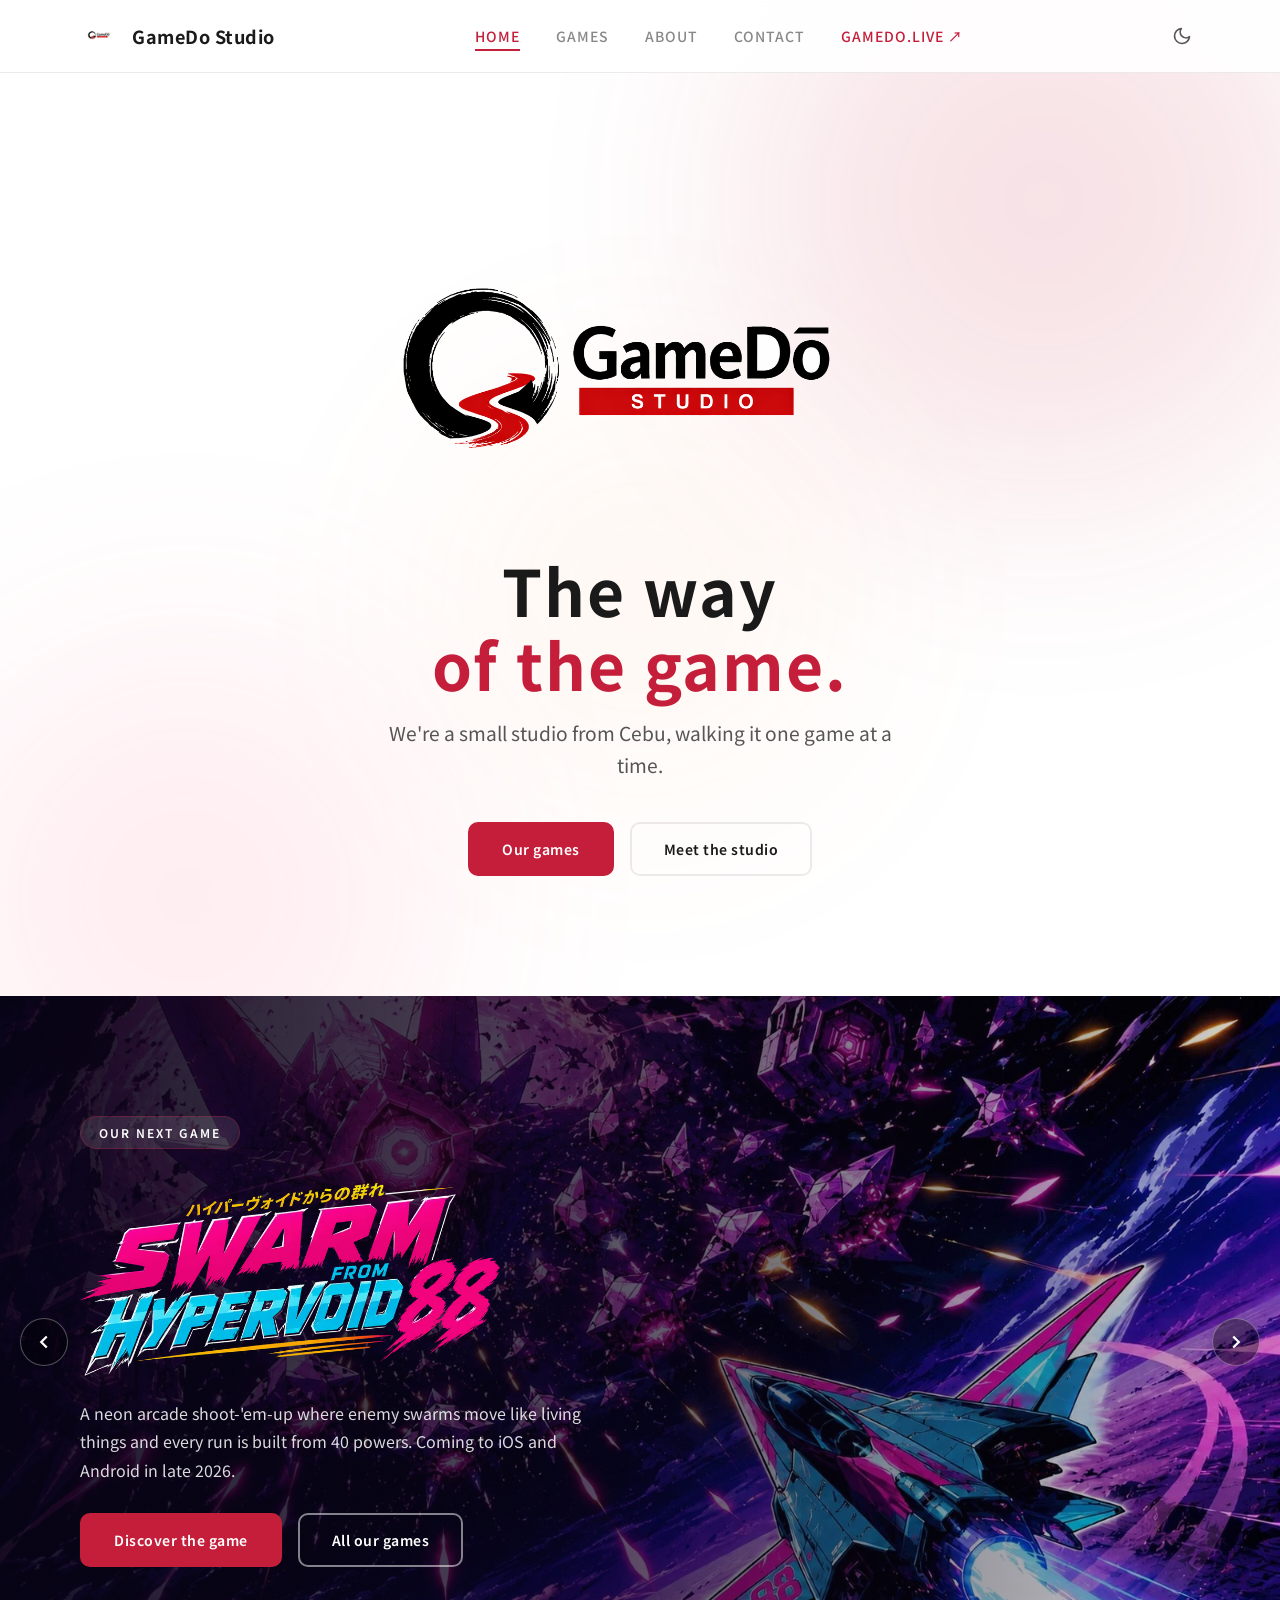
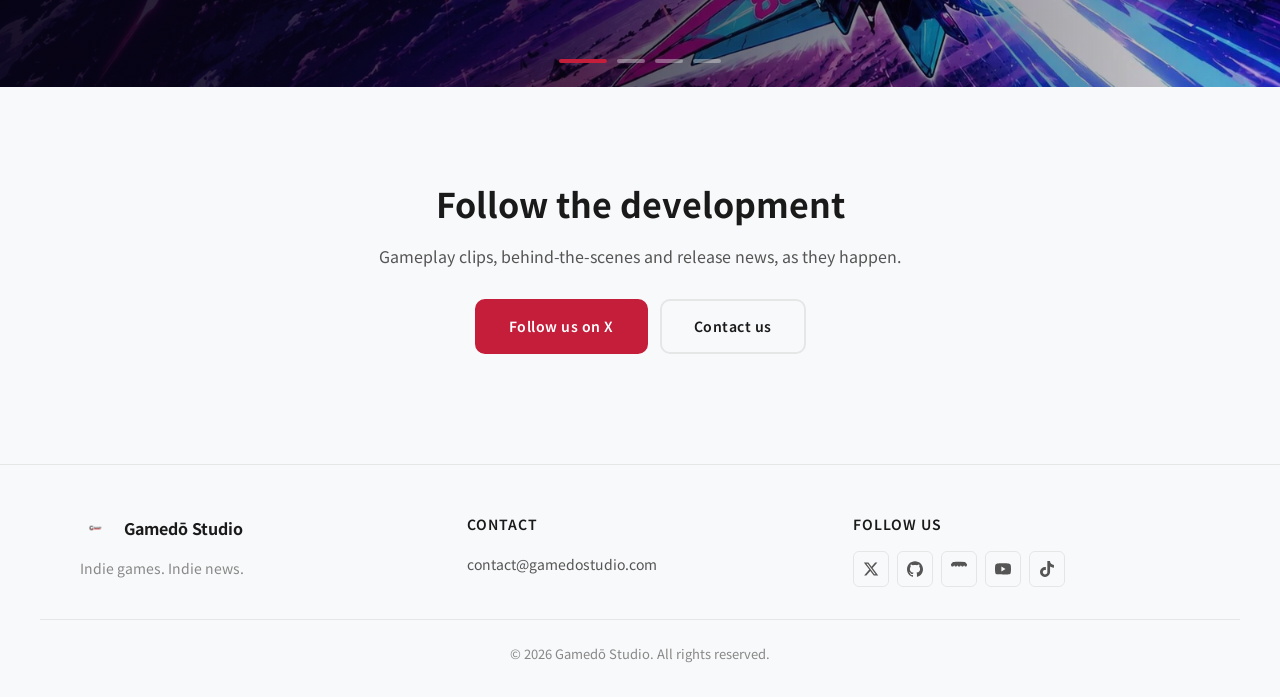
==== commit 35cfb071: "feat: Quadrille page, Dip'Dee Endless Night copy, no gamedo.live block on home - Quadrille game page" ====
--- a/index.html
+++ b/index.html
@@ -86,7 +86,7 @@
         <section class="games-carousel" aria-roledescription="carousel" aria-label="Our games" data-games-carousel>
             <div class="games-track">
         <!-- Featured game: Swarm from Hypervoid 88 -->
-        <div class="games-slide home-swarm" role="group" aria-roledescription="slide" aria-label="1 of 3">
+        <div class="games-slide home-swarm" role="group" aria-roledescription="slide" aria-label="1 of 4">
             <div class="section-container">
                 <div class="home-swarm-inner reveal-element">
                     <span class="section-badge">Our next game</span>
@@ -101,7 +101,7 @@
         </div>
 
         <!-- Featured game: GravityShot -->
-        <div class="games-slide home-gravity" role="group" aria-roledescription="slide" aria-label="2 of 3">
+        <div class="games-slide home-gravity" role="group" aria-roledescription="slide" aria-label="2 of 4">
             <div class="section-container">
                 <div class="home-gravity-inner reveal-element">
                     <span class="section-badge">Out now</span>
@@ -116,7 +116,7 @@
         </div>
 
         <!-- Featured game: Dip'Dee Survival -->
-        <div class="games-slide home-dipdee" role="group" aria-roledescription="slide" aria-label="3 of 3">
+        <div class="games-slide home-dipdee" role="group" aria-roledescription="slide" aria-label="3 of 4">
             <div class="section-container">
                 <div class="home-dipdee-inner reveal-element">
                     <span class="section-badge">Coming soon</span>
@@ -129,43 +129,24 @@
                 </div>
             </div>
         </div>
+        <!-- Featured game: Quadrille -->
+        <div class="games-slide home-quadrille" role="group" aria-roledescription="slide" aria-label="4 of 4">
+            <div class="section-container">
+                <div class="home-quadrille-inner reveal-element">
+                    <span class="section-badge">Coming soon</span>
+                    <h2 class="home-quadrille-title">Quadrille</h2>
+                    <p>A cozy block puzzle in a garden that changes with the seasons. Fill the lines, let the flowers bloom: 160 levels across 9 gardens, and an endless Classic mode. Soon free on Google Play.</p>
+                    <div class="hero-actions">
+                        <a href="/quadrille" class="btn btn-primary">Discover the game</a>
+                        <a href="https://play.google.com/store/apps/details?id=com.gamedostudio.quadrille" target="_blank" rel="noopener noreferrer"><img src="assets/images/google-play-badge.png" alt="Get it on Google Play" class="home-gravity-badge"></a>
+                    </div>
+                </div>
+            </div>
+        </div>
             </div>
             <button class="games-arrow prev" aria-label="Previous game"><svg width="22" height="22" viewBox="0 0 24 24" fill="none" stroke="currentColor" stroke-width="2.5"><path d="M15 18l-6-6 6-6"/></svg></button>
             <button class="games-arrow next" aria-label="Next game"><svg width="22" height="22" viewBox="0 0 24 24" fill="none" stroke="currentColor" stroke-width="2.5"><path d="M9 18l6-6-6-6"/></svg></button>
             <div class="games-dots"></div>
-        </section>
-
-        <!-- gamedo.live: our indie games media -->
-        <section class="home-live">
-            <div class="section-container home-live-grid">
-                <div class="home-live-copy reveal-element">
-                    <span class="section-badge">Our indie games media</span>
-                    <h2>gamedo<span class="accent">.live</span></h2>
-                    <p>Besides making games, we write about the ones we love. News, reviews and hidden gems from the indie scene, in English and French.</p>
-                    <ul class="home-live-sections">
-                        <li><a href="https://gamedo.live/news" target="_blank" rel="noopener">News</a></li>
-                        <li><a href="https://gamedo.live/discovery" target="_blank" rel="noopener">Discovery</a></li>
-                        <li><a href="https://gamedo.live/under-the-radar" target="_blank" rel="noopener">Under the Radar</a></li>
-                        <li><a href="https://gamedo.live/reviews" target="_blank" rel="noopener">Reviews</a></li>
-                        <li><a href="https://gamedo.live/should-i-play" target="_blank" rel="noopener">Should I Play It?</a></li>
-                    </ul>
-                    <div class="home-live-stats">
-                        <div><strong>240+</strong><span>games covered</span></div>
-                        <div><strong>20+</strong><span>reviews</span></div>
-                        <div><strong>EN / FR</strong><span>every article</span></div>
-                    </div>
-                    <a href="https://gamedo.live" class="btn btn-primary" target="_blank" rel="noopener">Read gamedo.live &#8599;</a>
-                </div>
-                <a href="https://gamedo.live" class="home-live-browser reveal-element" target="_blank" rel="noopener" aria-label="Open gamedo.live">
-                    <div class="browser-bar">
-                        <span class="browser-dots"><i></i><i></i><i></i></span>
-                        <span class="browser-url">gamedo.live</span>
-                    </div>
-                    <div class="browser-screen">
-                        <img src="assets/images/gamedo-live-home.webp" alt="The gamedo.live homepage: latest indie game stories, trailers and new releases" loading="lazy">
-                    </div>
-                </a>
-            </div>
         </section>
 
         <!-- Follow the development -->
--- a/styles.css
+++ b/styles.css
@@ -1158,6 +1158,29 @@
     border-radius: 0;
 }
 
+.game-card.dipdee .game-card-visual {
+    background: linear-gradient(180deg, rgba(8, 4, 24, 0.15), rgba(8, 4, 24, 0.55)), url('assets/images/games/dipdee/key-art.webp') center / cover no-repeat;
+}
+
+.game-card.dipdee .game-card-visual img {
+    max-width: 62%;
+    animation: float 6s ease-in-out infinite;
+    filter: drop-shadow(0 12px 24px rgba(0, 0, 0, 0.6));
+}
+
+.game-card.dipdee .game-title {
+    font-family: var(--font-game);
+    background: linear-gradient(90deg, #ffb21e, #2fd86b);
+    -webkit-background-clip: text;
+    -webkit-text-fill-color: transparent;
+    background-clip: text;
+}
+
+.game-card.dipdee .coming-soon-badge {
+    background: linear-gradient(90deg, #ffb21e, #2fd86b);
+    color: #120a24;
+}
+
 .game-card-content {
     padding: var(--space-6);
 }
@@ -2800,3 +2823,165 @@
         grid-template-columns: repeat(2, 1fr);
     }
 }
+
+/* ===== Quadrille (/quadrille): a light, garden-coloured page; phone screenshots are portrait ===== */
+.q-hero {
+    min-height: auto;
+    padding: 130px 24px 80px;
+    color: #3a3328;
+    background: linear-gradient(180deg, #e6f3c9 0%, #cfe7a6 60%, #b5d98a 100%);
+}
+
+.q-hero .gp-hero-inner {
+    max-width: 980px;
+}
+
+.q-hero-art {
+    width: 100%;
+    margin: 0 auto 28px;
+    border-radius: var(--rounded-xl);
+    box-shadow: 0 18px 40px rgba(60, 80, 30, 0.25);
+}
+
+.q-hero .gp-hero-pitch {
+    color: #4a4235;
+}
+
+.q-hero .gp-tags span {
+    color: #3a3328;
+    border-color: rgba(58, 51, 40, 0.25);
+    background: rgba(255, 253, 244, 0.7);
+}
+
+.q-page .gp-feature {
+    border-top-color: #7cb84f;
+}
+
+.q-gallery {
+    grid-template-columns: repeat(6, 1fr);
+}
+
+.q-gallery .gp-art,
+.q-season img {
+    aspect-ratio: 9 / 16;
+}
+
+.q-seasons-band {
+    background: linear-gradient(90deg, #dcefc0 0%, #eef2c4 33%, #f1dfb8 66%, #e3ecf4 100%);
+    color: #3a3328;
+}
+
+.q-seasons-band .section-header h2 {
+    color: #3a3328;
+}
+
+.q-seasons-band .section-badge {
+    background: rgba(255, 253, 244, 0.7);
+    color: #3a3328;
+}
+
+.q-seasons {
+    display: grid;
+    grid-template-columns: repeat(4, 1fr);
+    gap: 24px;
+}
+
+.q-season img {
+    width: 100%;
+    object-fit: cover;
+    border-radius: var(--rounded-lg);
+    box-shadow: 0 12px 28px rgba(60, 50, 30, 0.2);
+    transition: transform 0.4s ease;
+}
+
+.q-season:hover img {
+    transform: translateY(-6px);
+}
+
+.q-season figcaption {
+    margin-top: 14px;
+    text-align: center;
+}
+
+.q-season strong {
+    display: block;
+    font-family: var(--font-game);
+    font-size: 16px;
+}
+
+.q-season span {
+    font-size: 14px;
+    color: #6a604f;
+}
+
+@media (max-width: 1024px) {
+    .q-gallery {
+        grid-template-columns: repeat(3, 1fr);
+    }
+}
+
+@media (max-width: 768px) {
+    .q-hero {
+        padding: 110px 16px 60px;
+    }
+
+    .q-gallery,
+    .q-seasons {
+        grid-template-columns: repeat(2, 1fr);
+    }
+}
+
+/* Home carousel slide and games card */
+.home-quadrille {
+    position: relative;
+    padding: 110px 0;
+    color: #3a3328;
+    background: url('assets/images/games/quadrille/plot.webp') right 8% center / auto 80% no-repeat, linear-gradient(180deg, #e6f3c9 0%, #cfe7a6 60%, #b5d98a 100%);
+}
+
+.home-quadrille-inner {
+    max-width: 500px;
+}
+
+.home-quadrille .section-badge {
+    background: rgba(255, 255, 255, 0.7);
+    color: #3a3328;
+}
+
+.home-quadrille h2 {
+    font-family: var(--font-game);
+    font-size: 44px;
+    margin: 18px 0 14px;
+    color: #3a3328;
+}
+
+.home-quadrille p {
+    color: #4a4235;
+    margin-bottom: 28px;
+    line-height: 1.8;
+}
+
+.home-quadrille .hero-actions {
+    justify-content: flex-start;
+    align-items: center;
+}
+
+@media (max-width: 768px) {
+    .home-quadrille {
+        padding: 90px 0;
+        background: linear-gradient(180deg, #e6f3c9 0%, #cfe7a6 60%, #b5d98a 100%);
+    }
+}
+
+.game-card.quadrille .game-card-visual {
+    background: url('assets/images/games/quadrille/key-art.webp') center / cover no-repeat;
+}
+
+.game-card.quadrille .game-title a {
+    color: #5a9a35;
+}
+
+.game-card.quadrille .coming-soon-badge {
+    background: linear-gradient(90deg, #8cc860, #f2b84b);
+    color: #3a3328;
+}
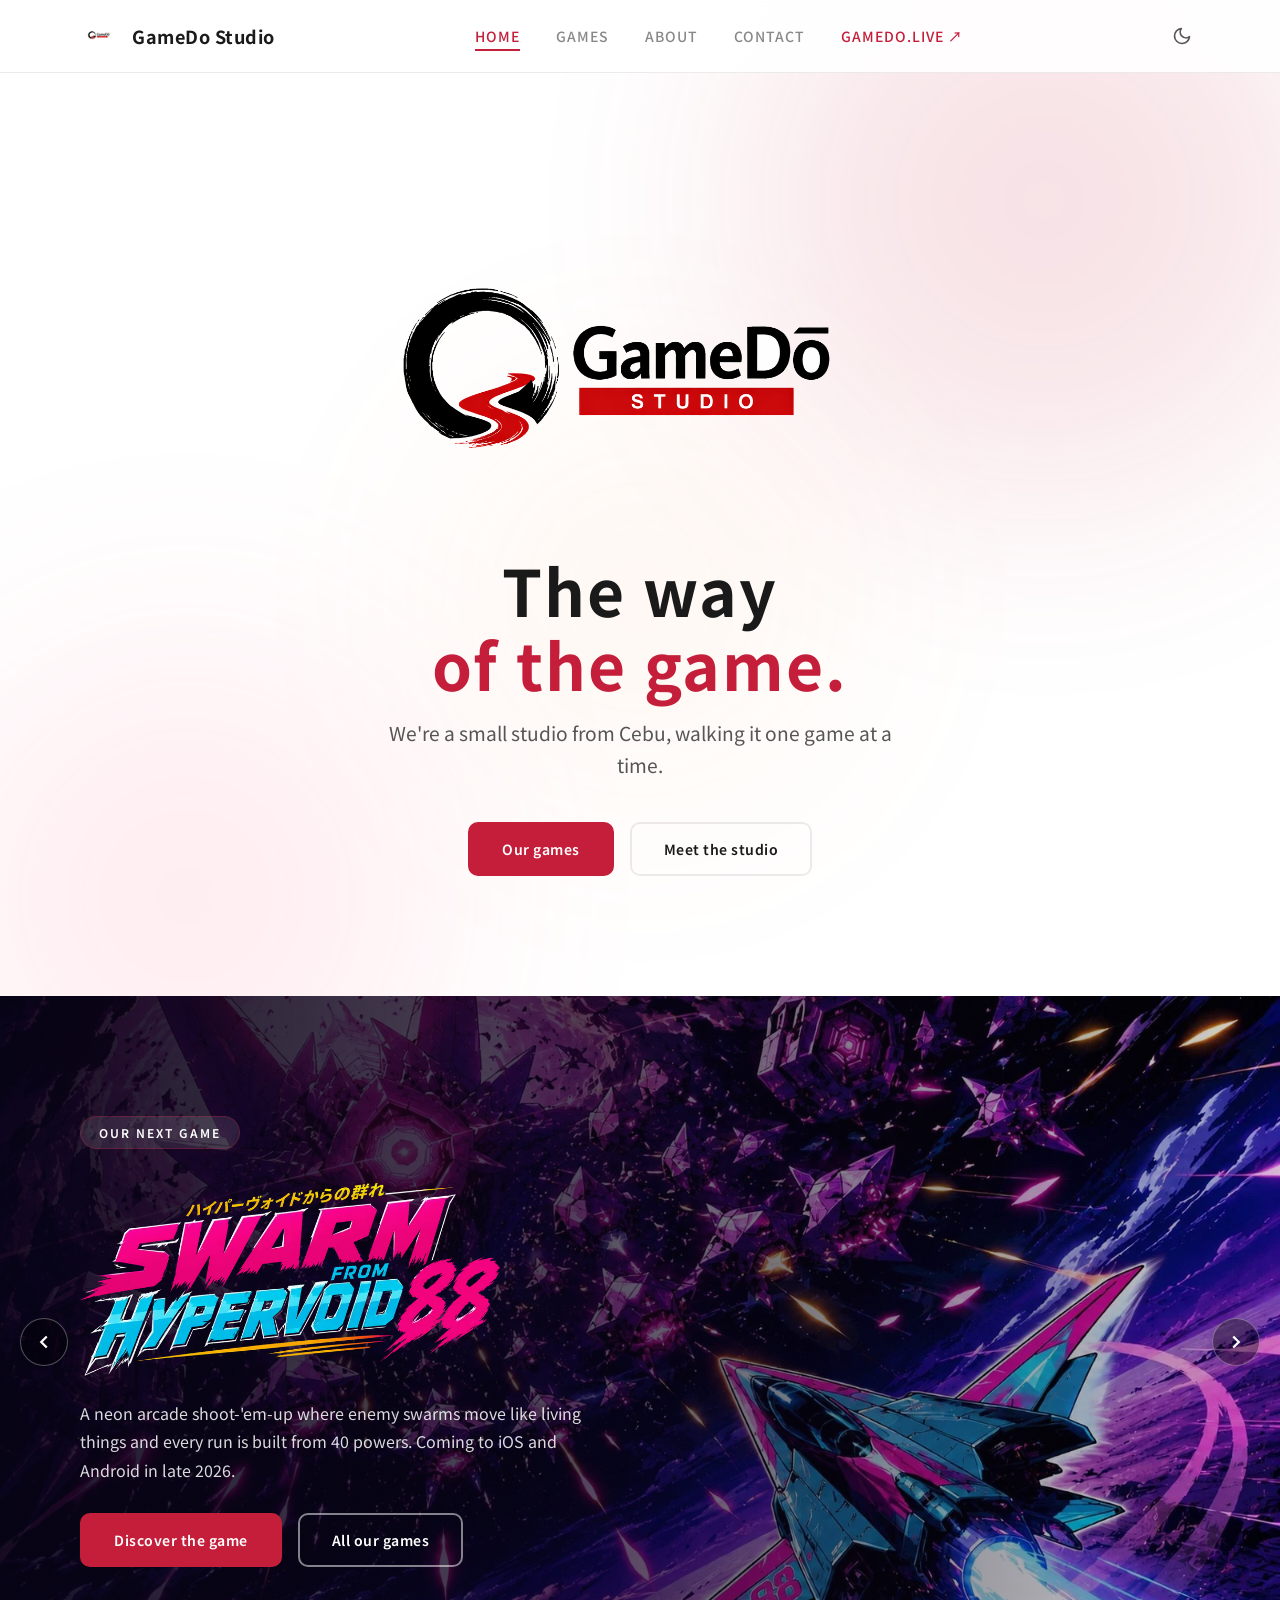
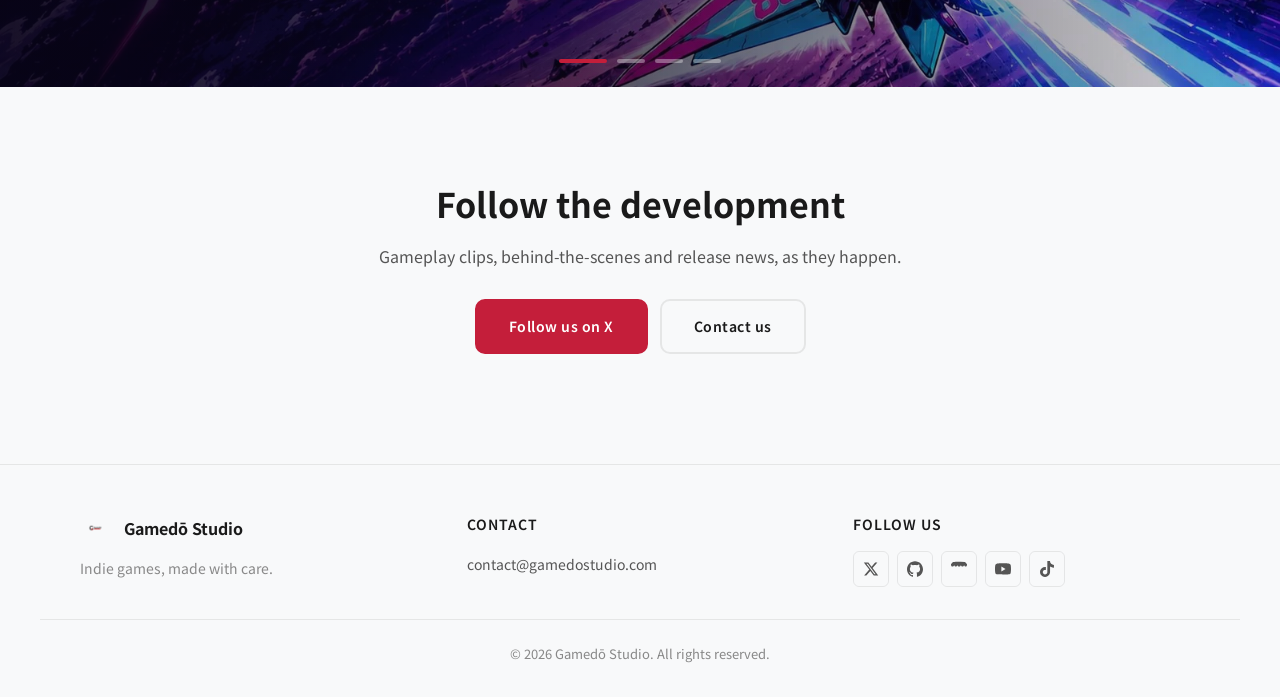
==== commit 7db85095: "copy: drop gamedo.live mentions and the news tagline - About and Contact no longer present the studi" ====
--- a/index.html
+++ b/index.html
@@ -170,7 +170,7 @@
                     <div class="nav-logo-icon"><img src="assets/images/gamedo-logo-transparent.png" alt="GameDō" class="logo-light"><img src="assets/images/GameDoStudio-logo-transparent-dark.png" alt="GameDō" class="logo-dark"></div>
                     <span>Gamedō Studio</span>
                 </div>
-                <p class="footer-tagline">Indie games. Indie news.</p>
+                <p class="footer-tagline">Indie games, made with care.</p>
             </div>
             <div class="footer-contact">
                 <h3>Contact</h3>
--- a/styles.css
+++ b/styles.css
@@ -665,72 +665,6 @@
     gap: var(--space-3);
 }
 
-/* ===== Showcase Section (gamedo.live on Home) ===== */
-.showcase-section {
-    padding: var(--section-padding);
-    background: var(--bg-secondary);
-}
-
-.showcase-grid {
-    display: grid;
-    grid-template-columns: 1fr 1fr;
-    gap: var(--space-12);
-    align-items: center;
-    max-width: var(--container-width);
-    margin: 0 auto;
-    padding: 0 40px;
-}
-
-.showcase-info h2 {
-    font-size: 2.5rem;
-    font-weight: 700;
-    margin-bottom: var(--space-4);
-}
-
-.showcase-info p {
-    font-size: 16px;
-    color: var(--text-secondary);
-    line-height: 1.7;
-    margin-bottom: var(--space-8);
-}
-
-.showcase-stats {
-    display: grid;
-    grid-template-columns: repeat(3, 1fr);
-    gap: var(--space-6);
-    margin-bottom: var(--space-8);
-}
-
-.showcase-stat {
-    text-align: center;
-}
-
-.showcase-stat .stat-value {
-    font-size: 1.8rem;
-    font-weight: 700;
-    color: var(--color-red);
-    margin-bottom: var(--space-1);
-}
-
-.showcase-stat .stat-label {
-    font-size: 13px;
-    color: var(--text-muted);
-}
-
-.showcase-image-frame {
-    background: var(--bg-card);
-    border: 1px solid var(--border-card);
-    border-radius: var(--rounded-xl);
-    padding: var(--space-4);
-    box-shadow: var(--shadow-card);
-}
-
-.showcase-image-frame img {
-    width: 100%;
-    border-radius: var(--rounded-lg);
-    display: block;
-}
-
 /* ===== Founder Card ===== */
 .founder-section {
     padding: var(--section-padding);
@@ -1607,14 +1541,6 @@
         grid-template-columns: 1fr;
     }
 
-    .showcase-grid {
-        grid-template-columns: 1fr;
-    }
-
-    .showcase-image-frame {
-        order: -1;
-    }
-
     .contact-grid {
         grid-template-columns: 1fr;
     }
@@ -1741,10 +1667,6 @@
 
     .footer-social .social-links {
         justify-content: center;
-    }
-
-    .showcase-stats {
-        grid-template-columns: repeat(3, 1fr);
     }
 
     .featured-project-card {
@@ -2617,185 +2539,6 @@
     }
 }
 
-/* ===== Home: gamedo.live section (copy + browser window with an auto-scrolling capture) ===== */
-.home-live {
-    padding: 110px 0;
-    overflow: hidden;
-}
-
-.home-live-grid {
-    display: grid;
-    grid-template-columns: 0.9fr 1.1fr;
-    gap: 64px;
-    align-items: center;
-}
-
-.home-live-copy h2 {
-    font-family: var(--font-game);
-    font-size: clamp(32px, 4vw, 46px);
-    margin: 16px 0 18px;
-    letter-spacing: 1px;
-}
-
-.home-live-copy h2 .accent {
-    color: var(--color-red);
-}
-
-.home-live-copy > p {
-    color: var(--text-secondary);
-    line-height: 1.8;
-    margin-bottom: 24px;
-    max-width: 460px;
-}
-
-.home-live-sections {
-    display: flex;
-    flex-wrap: wrap;
-    gap: 8px;
-    margin-bottom: 28px;
-}
-
-.home-live-sections a {
-    display: inline-block;
-    padding: 7px 14px;
-    font-size: 13px;
-    font-weight: 600;
-    border: 1px solid var(--border-subtle);
-    border-radius: 999px;
-    color: var(--text-secondary);
-    background: var(--bg-card);
-    transition: color 0.2s ease, border-color 0.2s ease, transform 0.2s ease;
-}
-
-.home-live-sections a:hover {
-    color: var(--color-red);
-    border-color: var(--color-red);
-    transform: translateY(-2px);
-}
-
-.home-live-stats {
-    display: flex;
-    gap: 36px;
-    margin-bottom: 32px;
-}
-
-.home-live-stats strong {
-    display: block;
-    font-family: var(--font-game);
-    font-size: 24px;
-    color: var(--color-red);
-}
-
-.home-live-stats span {
-    font-size: 12px;
-    letter-spacing: 1px;
-    text-transform: uppercase;
-    color: var(--text-muted);
-}
-
-.home-live-browser {
-    position: relative;
-    display: block;
-    border-radius: 14px;
-    overflow: hidden;
-    background: #111;
-    box-shadow: 0 30px 70px rgba(0, 0, 0, 0.35), 0 0 0 1px rgba(255, 255, 255, 0.06);
-    transform: perspective(1400px) rotateY(-6deg);
-    transition: transform 0.5s ease, box-shadow 0.5s ease;
-}
-
-.home-live-browser::before {
-    content: '';
-    position: absolute;
-    inset: -40%;
-    z-index: -1;
-    background: radial-gradient(closest-side, rgba(196, 30, 58, 0.35), transparent);
-}
-
-.home-live-browser:hover {
-    transform: perspective(1400px) rotateY(0deg) translateY(-4px);
-    box-shadow: 0 40px 80px rgba(0, 0, 0, 0.45), 0 0 0 1px rgba(196, 30, 58, 0.5);
-}
-
-.browser-bar {
-    display: flex;
-    align-items: center;
-    gap: 14px;
-    padding: 10px 14px;
-    background: #1e1e24;
-    border-bottom: 1px solid rgba(255, 255, 255, 0.06);
-}
-
-.browser-dots {
-    display: flex;
-    gap: 6px;
-}
-
-.browser-dots i {
-    width: 10px;
-    height: 10px;
-    border-radius: 50%;
-    background: #ff5f57;
-}
-
-.browser-dots i:nth-child(2) { background: #febc2e; }
-.browser-dots i:nth-child(3) { background: #28c840; }
-
-.browser-url {
-    flex: 1;
-    max-width: 260px;
-    margin: 0 auto;
-    padding: 4px 12px;
-    border-radius: 6px;
-    background: #2a2a31;
-    color: #b7b7bf;
-    font-size: 12px;
-    text-align: center;
-}
-
-.browser-screen {
-    position: relative;
-    aspect-ratio: 16 / 10;
-    overflow: hidden;
-}
-
-/* The capture is 960x3150: scroll it from the top to its bottom edge and back */
-.browser-screen img {
-    display: block;
-    width: 100%;
-    height: auto;
-    animation: browser-scroll 28s ease-in-out infinite alternate;
-}
-
-.home-live-browser:hover .browser-screen img {
-    animation-play-state: paused;
-}
-
-@keyframes browser-scroll {
-    0%, 8% { transform: translateY(0); }
-    92%, 100% { transform: translateY(-80.9%); }
-}
-
-@media (max-width: 900px) {
-    .home-live-grid {
-        grid-template-columns: 1fr;
-        gap: 48px;
-    }
-
-    .home-live-browser {
-        transform: none;
-    }
-
-    .home-live-stats {
-        gap: 24px;
-    }
-}
-
-@media (prefers-reduced-motion: reduce) {
-    .browser-screen img {
-        animation: none;
-    }
-}
 
 /* Dip'Dee Survival: six pixel-art bosses, scaled without smoothing */
 .gp-bosses-pixel {
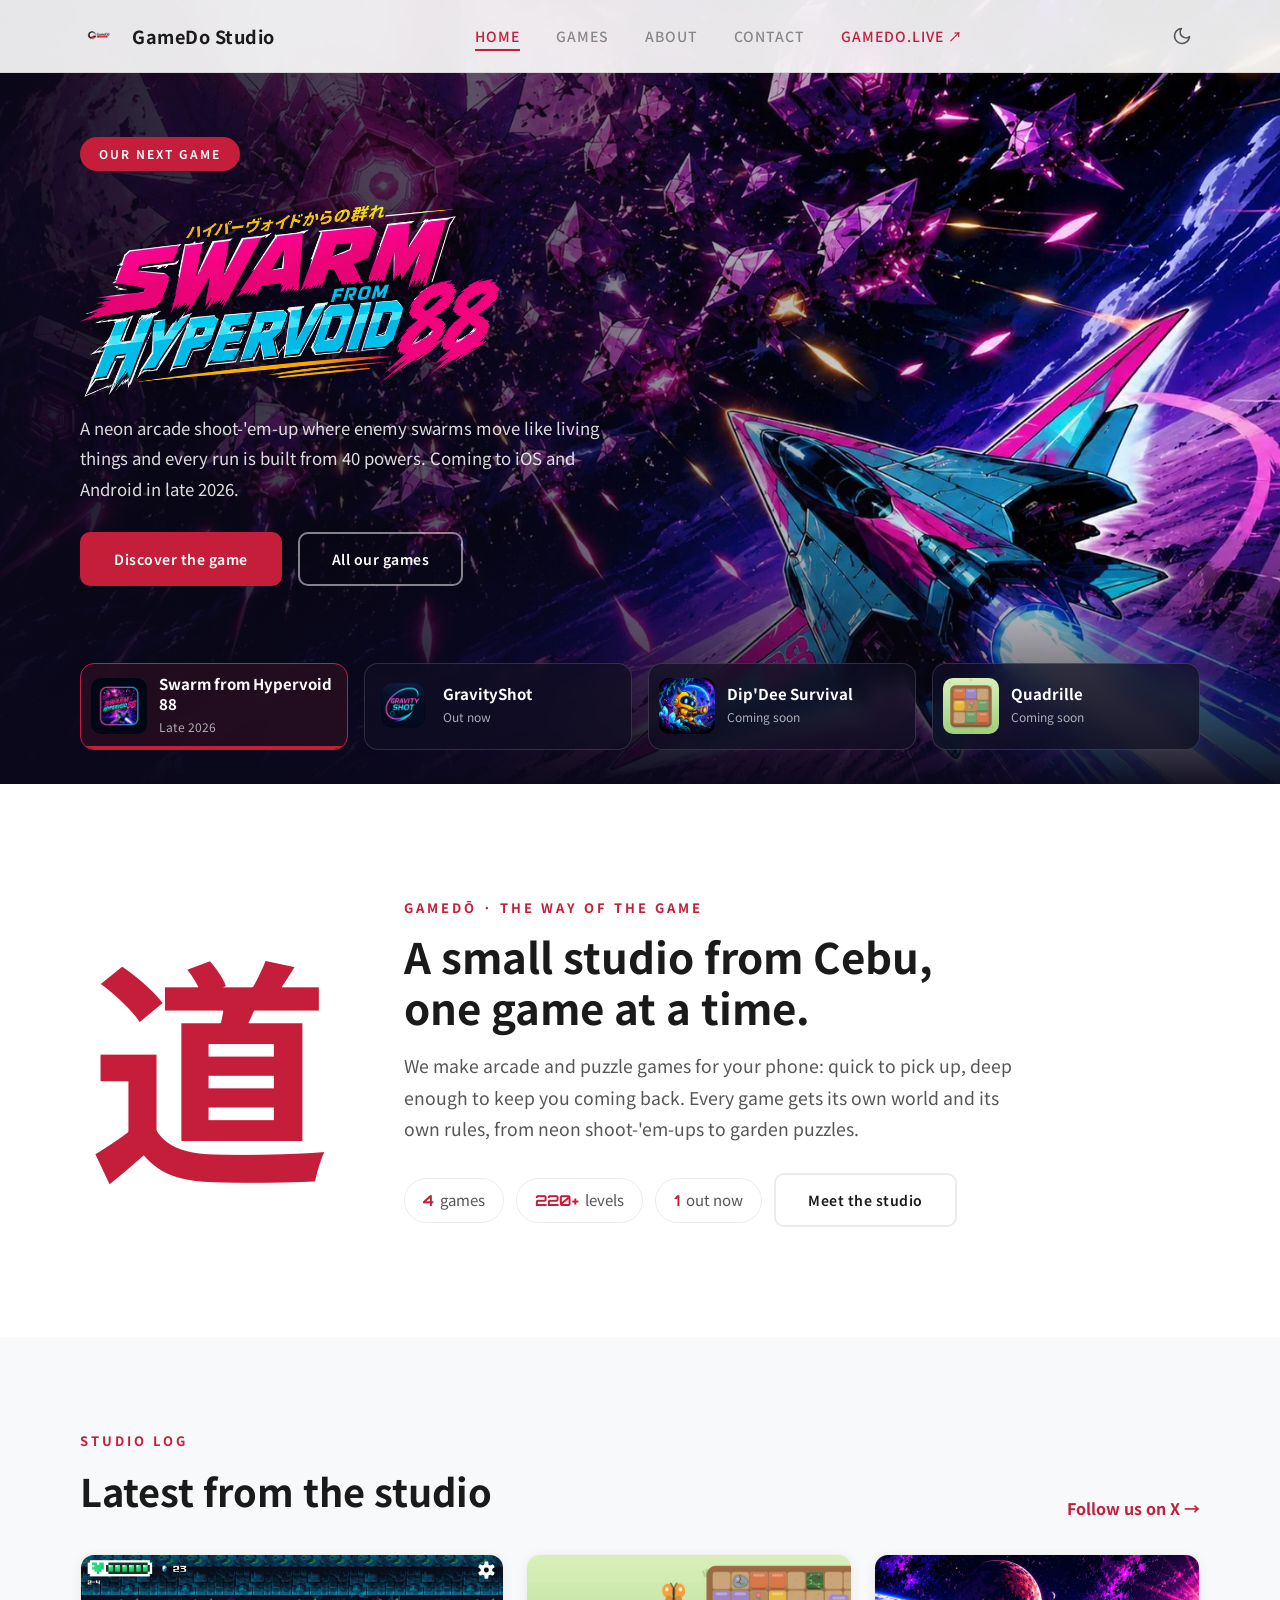
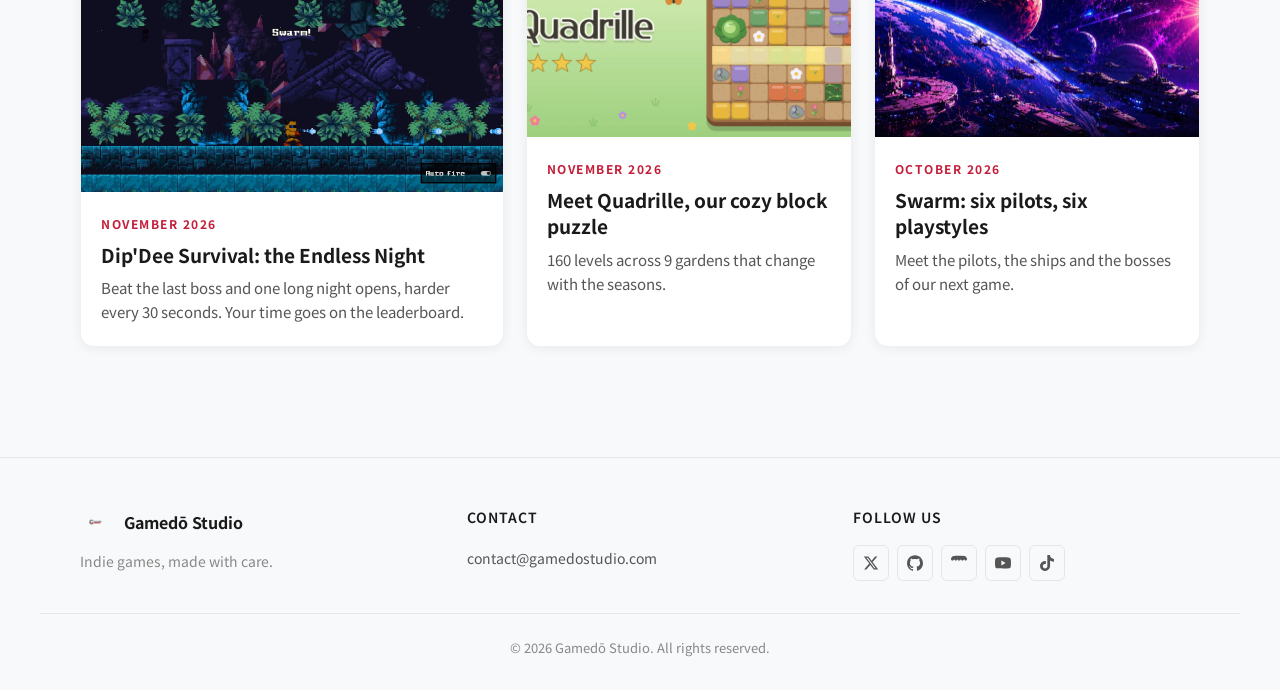
==== commit 9b1ab55c: "feat(home): full-screen game showcase with tabs, the way section and studio log Replaces the logo he" ====
--- a/index.html
+++ b/index.html
@@ -63,100 +63,146 @@
     </nav>
 
     <main id="main">
-        <!-- Hero Section -->
-        <section class="home-hero">
-            <div class="hero-mesh">
-                <div class="hero-mesh-circle"></div>
-                <div class="hero-mesh-circle"></div>
-                <div class="hero-mesh-circle"></div>
-            </div>
-            <div class="home-hero-content">
-                <img src="assets/images/gamedo-logo-transparent.png" alt="GameDō Studio" class="hero-logo hero-hidden logo-light">
-                <img src="assets/images/GameDoStudio-title-dark-tranparent.png" alt="GameDō Studio" class="hero-logo hero-hidden logo-dark">
-                <h1 class="hero-hidden">The way<br><span class="accent">of the game.</span></h1>
-                <p class="hero-subtitle hero-hidden">We're a small studio from Cebu, walking it one game at a time.</p>
-                <div class="hero-actions hero-hidden">
-                    <a href="/games" class="btn btn-primary">Our games</a>
-                    <a href="/about" class="btn btn-outline">Meet the studio</a>
+        <!-- Showcase: one game full screen, the four games as tabs -->
+        <section class="showcase" aria-roledescription="carousel" aria-label="Our games" data-showcase>
+            <h1 class="sr-only">GameDō Studio, the way of the game</h1>
+            <div class="showcase-stage">
+                <article class="show-slide show-swarm is-active" id="show-swarm" role="tabpanel" aria-labelledby="tab-swarm">
+                    <div class="show-bg"></div>
+                    <div class="section-container">
+                        <div class="show-content">
+                            <span class="section-badge is-next">Our next game</span>
+                            <img src="assets/images/games/swarm/logo.webp" alt="Swarm from Hypervoid 88" class="show-logo">
+                            <p>A neon arcade shoot-'em-up where enemy swarms move like living things and every run is built from 40 powers. Coming to iOS and Android in late 2026.</p>
+                            <div class="hero-actions">
+                                <a href="/swarm-from-hypervoid-88" class="btn btn-primary">Discover the game</a>
+                                <a href="/games" class="btn btn-outline gp-btn-light">All our games</a>
+                            </div>
+                        </div>
+                    </div>
+                </article>
+
+                <article class="show-slide show-gravity" id="show-gravity" role="tabpanel" aria-labelledby="tab-gravity">
+                    <div class="show-bg"></div>
+                    <div class="section-container">
+                        <div class="show-content">
+                            <span class="section-badge is-live">Out now</span>
+                            <img src="assets/images/games/gravityshot/title.webp" alt="GravityShot" class="show-logo">
+                            <p>Aim. Shoot. Defy gravity. Bend your orb's path around black holes, wormholes and pulsars across 60 handcrafted levels. Free on Google Play.</p>
+                            <div class="hero-actions">
+                                <a href="/gravityshot" class="btn btn-primary">Discover the game</a>
+                                <a href="https://play.google.com/store/apps/details?id=com.gamedostudio.gravityshot" target="_blank" rel="noopener noreferrer"><img src="assets/images/google-play-badge.png" alt="Get it on Google Play" class="show-play-badge"></a>
+                            </div>
+                        </div>
+                    </div>
+                </article>
+
+                <article class="show-slide show-dipdee" id="show-dipdee" role="tabpanel" aria-labelledby="tab-dipdee">
+                    <div class="show-bg"></div>
+                    <div class="section-container">
+                        <div class="show-content">
+                            <span class="section-badge">Coming soon</span>
+                            <img src="assets/images/games/dipdee/logo.webp" alt="Dip'Dee Survival" class="show-logo">
+                            <p>Crash-landed on a hostile planet, Dip'Dee has one gun and one goal: survive the night. 30 nights, swarms of monsters and six bosses on the way to rescue. Soon free on Google Play.</p>
+                            <div class="hero-actions">
+                                <a href="/dipdee-survival" class="btn btn-primary">Discover the game</a>
+                                <a href="https://play.google.com/store/apps/details?id=com.gamedostudio.dipdeesurvival" target="_blank" rel="noopener noreferrer"><img src="assets/images/google-play-badge.png" alt="Get it on Google Play" class="show-play-badge"></a>
+                            </div>
+                        </div>
+                    </div>
+                </article>
+
+                <article class="show-slide show-quadrille" id="show-quadrille" role="tabpanel" aria-labelledby="tab-quadrille">
+                    <div class="show-bg"></div>
+                    <div class="section-container">
+                        <div class="show-content">
+                            <span class="section-badge">Coming soon</span>
+                            <h2 class="show-title">Quadrille</h2>
+                            <p>A cozy block puzzle in a garden that changes with the seasons. Fill the lines, let the flowers bloom: 160 levels across 9 gardens, and an endless Classic mode. Soon free on Google Play.</p>
+                            <div class="hero-actions">
+                                <a href="/quadrille" class="btn btn-primary">Discover the game</a>
+                                <a href="https://play.google.com/store/apps/details?id=com.gamedostudio.quadrille" target="_blank" rel="noopener noreferrer"><img src="assets/images/google-play-badge.png" alt="Get it on Google Play" class="show-play-badge"></a>
+                            </div>
+                        </div>
+                    </div>
+                </article>
+            </div>
+
+            <div class="showcase-tabs">
+                <div class="section-container" role="tablist" aria-label="Choose a game">
+                    <button class="show-tab" role="tab" id="tab-swarm" aria-controls="show-swarm" aria-selected="true">
+                        <img src="assets/images/games/swarm/icon.webp" alt="">
+                        <span><strong>Swarm from Hypervoid 88</strong><small>Late 2026</small></span>
+                    </button>
+                    <button class="show-tab" role="tab" id="tab-gravity" aria-controls="show-gravity" aria-selected="false" tabindex="-1">
+                        <img src="assets/images/games/gravityshot/icon.webp" alt="">
+                        <span><strong>GravityShot</strong><small>Out now</small></span>
+                    </button>
+                    <button class="show-tab" role="tab" id="tab-dipdee" aria-controls="show-dipdee" aria-selected="false" tabindex="-1">
+                        <img src="assets/images/games/dipdee/icon.webp" alt="">
+                        <span><strong>Dip'Dee Survival</strong><small>Coming soon</small></span>
+                    </button>
+                    <button class="show-tab" role="tab" id="tab-quadrille" aria-controls="show-quadrille" aria-selected="false" tabindex="-1">
+                        <img src="assets/images/games/quadrille/icon.webp" alt="">
+                        <span><strong>Quadrille</strong><small>Coming soon</small></span>
+                    </button>
                 </div>
             </div>
         </section>
 
-        <!-- Our games: carousel -->
-        <section class="games-carousel" aria-roledescription="carousel" aria-label="Our games" data-games-carousel>
-            <div class="games-track">
-        <!-- Featured game: Swarm from Hypervoid 88 -->
-        <div class="games-slide home-swarm" role="group" aria-roledescription="slide" aria-label="1 of 4">
+        <!-- The way (道) -->
+        <section class="home-way">
+            <div class="section-container reveal-element">
+                <div class="home-way-kanji" lang="ja" aria-hidden="true">道</div>
+                <div>
+                    <span class="home-way-eyebrow">GameDō · the way of the game</span>
+                    <h2>A small studio from Cebu, one game at a time.</h2>
+                    <p>We make arcade and puzzle games for your phone: quick to pick up, deep enough to keep you coming back. Every game gets its own world and its own rules, from neon shoot-'em-ups to garden puzzles.</p>
+                    <div class="home-way-facts">
+                        <span><b>4</b>games</span>
+                        <span><b>220+</b>levels</span>
+                        <span><b>1</b>out now</span>
+                        <a href="/about" class="btn btn-outline">Meet the studio</a>
+                    </div>
+                </div>
+            </div>
+        </section>
+
+        <!-- Studio log: update by hand, newest first -->
+        <section class="home-log">
             <div class="section-container">
-                <div class="home-swarm-inner reveal-element">
-                    <span class="section-badge">Our next game</span>
-                    <img src="assets/images/games/swarm/logo.webp" alt="Swarm from Hypervoid 88" class="home-swarm-logo">
-                    <p>A neon arcade shoot-'em-up where enemy swarms move like living things and every run is built from 40 powers. Coming to iOS and Android in late 2026.</p>
-                    <div class="hero-actions">
-                        <a href="/swarm-from-hypervoid-88" class="btn btn-primary">Discover the game</a>
-                        <a href="/games" class="btn btn-outline gp-btn-light">All our games</a>
-                    </div>
-                </div>
-            </div>
-        </div>
-
-        <!-- Featured game: GravityShot -->
-        <div class="games-slide home-gravity" role="group" aria-roledescription="slide" aria-label="2 of 4">
-            <div class="section-container">
-                <div class="home-gravity-inner reveal-element">
-                    <span class="section-badge">Out now</span>
-                    <img src="assets/images/games/gravityshot/title.webp" alt="GravityShot" class="home-gravity-logo">
-                    <p>Aim. Shoot. Defy gravity. Bend your orb's path around black holes, wormholes and pulsars across 60 handcrafted levels. Free on Google Play.</p>
-                    <div class="hero-actions">
-                        <a href="/gravityshot" class="btn btn-primary">Discover the game</a>
-                        <a href="https://play.google.com/store/apps/details?id=com.gamedostudio.gravityshot" target="_blank" rel="noopener noreferrer"><img src="assets/images/google-play-badge.png" alt="Get it on Google Play" class="home-gravity-badge"></a>
-                    </div>
-                </div>
-            </div>
-        </div>
-
-        <!-- Featured game: Dip'Dee Survival -->
-        <div class="games-slide home-dipdee" role="group" aria-roledescription="slide" aria-label="3 of 4">
-            <div class="section-container">
-                <div class="home-dipdee-inner reveal-element">
-                    <span class="section-badge">Coming soon</span>
-                    <img src="assets/images/games/dipdee/logo.webp" alt="Dip'Dee Survival" class="home-dipdee-logo">
-                    <p>Crash-landed on a hostile planet, Dip'Dee has one gun and one goal: survive the night. 30 nights, swarms of monsters and six bosses on the way to rescue. Soon free on Google Play.</p>
-                    <div class="hero-actions">
-                        <a href="/dipdee-survival" class="btn btn-primary">Discover the game</a>
-                        <a href="https://play.google.com/store/apps/details?id=com.gamedostudio.dipdeesurvival" target="_blank" rel="noopener noreferrer"><img src="assets/images/google-play-badge.png" alt="Get it on Google Play" class="home-gravity-badge"></a>
-                    </div>
-                </div>
-            </div>
-        </div>
-        <!-- Featured game: Quadrille -->
-        <div class="games-slide home-quadrille" role="group" aria-roledescription="slide" aria-label="4 of 4">
-            <div class="section-container">
-                <div class="home-quadrille-inner reveal-element">
-                    <span class="section-badge">Coming soon</span>
-                    <h2 class="home-quadrille-title">Quadrille</h2>
-                    <p>A cozy block puzzle in a garden that changes with the seasons. Fill the lines, let the flowers bloom: 160 levels across 9 gardens, and an endless Classic mode. Soon free on Google Play.</p>
-                    <div class="hero-actions">
-                        <a href="/quadrille" class="btn btn-primary">Discover the game</a>
-                        <a href="https://play.google.com/store/apps/details?id=com.gamedostudio.quadrille" target="_blank" rel="noopener noreferrer"><img src="assets/images/google-play-badge.png" alt="Get it on Google Play" class="home-gravity-badge"></a>
-                    </div>
-                </div>
-            </div>
-        </div>
-            </div>
-            <button class="games-arrow prev" aria-label="Previous game"><svg width="22" height="22" viewBox="0 0 24 24" fill="none" stroke="currentColor" stroke-width="2.5"><path d="M15 18l-6-6 6-6"/></svg></button>
-            <button class="games-arrow next" aria-label="Next game"><svg width="22" height="22" viewBox="0 0 24 24" fill="none" stroke="currentColor" stroke-width="2.5"><path d="M9 18l6-6-6-6"/></svg></button>
-            <div class="games-dots"></div>
-        </section>
-
-        <!-- Follow the development -->
-        <section class="home-follow">
-            <div class="section-container reveal-element">
-                <h2>Follow the development</h2>
-                <p>Gameplay clips, behind-the-scenes and release news, as they happen.</p>
-                <div class="home-follow-links">
-                    <a href="https://x.com/GameDoStudio" target="_blank" rel="noopener" class="btn btn-primary">Follow us on X</a>
-                    <a href="/contact" class="btn btn-outline">Contact us</a>
+                <div class="home-log-head">
+                    <div>
+                        <span class="home-way-eyebrow">Studio log</span>
+                        <h2>Latest from the studio</h2>
+                    </div>
+                    <a href="https://x.com/GameDoStudio" target="_blank" rel="noopener">Follow us on X &rarr;</a>
+                </div>
+                <div class="home-log-grid">
+                    <a href="/dipdee-survival" class="log-card reveal-element">
+                        <img src="assets/images/games/dipdee/screen-swarm.webp" alt="Dip'Dee Survival: Dip'Dee facing a swarm of monsters" loading="lazy">
+                        <div>
+                            <time datetime="2026-11">November 2026</time>
+                            <h3>Dip'Dee Survival: the Endless Night</h3>
+                            <p>Beat the last boss and one long night opens, harder every 30 seconds. Your time goes on the leaderboard.</p>
+                        </div>
+                    </a>
+                    <a href="/quadrille" class="log-card reveal-element">
+                        <img src="assets/images/games/quadrille/garden-art.webp" alt="Quadrille: the garden puzzle board" loading="lazy">
+                        <div>
+                            <time datetime="2026-11">November 2026</time>
+                            <h3>Meet Quadrille, our cozy block puzzle</h3>
+                            <p>160 levels across 9 gardens that change with the seasons.</p>
+                        </div>
+                    </a>
+                    <a href="/swarm-from-hypervoid-88" class="log-card reveal-element">
+                        <img src="assets/images/games/swarm/art-1-2.webp" alt="Swarm from Hypervoid 88: a fleet above a planet" loading="lazy">
+                        <div>
+                            <time datetime="2026-10">October 2026</time>
+                            <h3>Swarm: six pilots, six playstyles</h3>
+                            <p>Meet the pilots, the ships and the bosses of our next game.</p>
+                        </div>
+                    </a>
                 </div>
             </div>
         </section>
--- a/styles.css
+++ b/styles.css
@@ -509,92 +509,10 @@
     line-height: 1.7;
 }
 
-/* Home Hero (special — full height with mesh) */
-.home-hero {
-    min-height: 100vh;
-    display: flex;
-    align-items: center;
-    justify-content: center;
-    position: relative;
-    background: var(--bg-primary);
-    overflow: hidden;
-    padding: 80px 0;
-}
-
-.hero-mesh {
-    position: absolute;
-    top: 0;
-    left: 0;
-    right: 0;
-    bottom: 0;
-    pointer-events: none;
-    overflow: hidden;
-}
-
-.hero-mesh-circle {
-    position: absolute;
-    border-radius: 50%;
-    filter: blur(120px);
-    opacity: 0.12;
-}
-
-.hero-mesh-circle:nth-child(1) {
-    width: 600px;
-    height: 600px;
-    background: var(--color-red);
-    top: -10%;
-    right: -5%;
-}
-
-.hero-mesh-circle:nth-child(2) {
-    width: 500px;
-    height: 500px;
-    background: #ff6b8a;
-    bottom: -15%;
-    left: -5%;
-}
-
-.hero-mesh-circle:nth-child(3) {
-    width: 400px;
-    height: 400px;
-    background: #ff9a5c;
-    top: 40%;
-    left: 50%;
-    transform: translateX(-50%);
-    opacity: 0.08;
-}
-
-.home-hero-content {
-    text-align: center;
-    z-index: 1;
-    padding: 40px;
-}
-
 .hero-logo {
     max-width: 800px;
     margin: 0 auto -100px;
     display: block;
-}
-
-.home-hero-content h1 {
-    font-size: 4rem;
-    font-weight: 700;
-    letter-spacing: 2px;
-    color: var(--text-primary);
-    margin-bottom: var(--space-4);
-    line-height: 1.15;
-}
-
-.home-hero-content h1 .accent {
-    color: var(--color-red);
-}
-
-.home-hero-content .hero-subtitle {
-    font-size: 1.2rem;
-    color: var(--text-secondary);
-    max-width: 550px;
-    margin: 0 auto var(--space-10);
-    line-height: 1.7;
 }
 
 .hero-actions {
@@ -1595,10 +1513,6 @@
         display: flex;
     }
 
-    .home-hero {
-        overflow: visible;
-    }
-
     .hero-logo {
         max-width: 400px;
         margin-bottom: -60px;
@@ -1620,10 +1534,6 @@
     .page-hero .hero-subtitle {
         font-size: 1.1rem;
         padding: 0 20px;
-    }
-
-    .home-hero-content h1 {
-        font-size: 2.5rem;
     }
 
     .section-header h2 {
@@ -1683,17 +1593,10 @@
 }
 
 @media (max-width: 480px) {
-    .home-hero-content {
-        padding: 20px;
-    }
 
     .hero-logo {
         max-width: 280px;
         margin-bottom: -40px;
-    }
-
-    .home-hero-content h1 {
-        font-size: 2rem;
     }
 
     .page-hero {
@@ -2107,37 +2010,6 @@
     text-decoration: underline;
 }
 
-.home-swarm {
-    position: relative;
-    padding: 120px 0;
-    color: #fff;
-    background: linear-gradient(90deg, rgba(8, 4, 24, 0.92) 0%, rgba(8, 4, 24, 0.7) 45%, rgba(8, 4, 24, 0.15) 100%), url('assets/images/games/swarm/key-art.webp') center / cover no-repeat;
-}
-
-.home-swarm-inner {
-    max-width: 520px;
-}
-
-.home-swarm .section-badge {
-    background: rgba(255, 255, 255, 0.1);
-    color: #fff;
-}
-
-.home-swarm img.home-swarm-logo {
-    width: min(420px, 80vw);
-    margin: 18px 0 16px;
-}
-
-.home-swarm p {
-    color: rgba(255, 255, 255, 0.85);
-    margin-bottom: 28px;
-    line-height: 1.8;
-}
-
-.home-swarm .hero-actions {
-    justify-content: flex-start;
-}
-
 @media (max-width: 1024px) {
     .gp-pilots,
     .gp-ships,
@@ -2176,10 +2048,6 @@
         height: 240px;
     }
 
-    .home-swarm {
-        padding: 90px 0;
-        background: linear-gradient(rgba(8, 4, 24, 0.82), rgba(8, 4, 24, 0.82)), url('assets/images/games/swarm/key-art.webp') center / cover no-repeat;
-    }
 }
 
 /* GravityShot hero: copy on the left, phones on the right */
@@ -2308,7 +2176,6 @@
         grid-template-columns: repeat(2, 1fr);
     }
 
-
 }
 
 @media (prefers-reduced-motion: reduce) {
@@ -2317,228 +2184,10 @@
     }
 }
 
-/* ===== Home: GravityShot band (mirror of the Swarm band, text on the right) ===== */
-.home-gravity {
-    position: relative;
-    padding: 120px 0;
-    color: #fff;
-    background: linear-gradient(270deg, rgba(5, 2, 15, 0.94) 0%, rgba(5, 2, 15, 0.75) 45%, rgba(5, 2, 15, 0.1) 100%), url('assets/images/games/gravityshot/feature-orb.webp') left center / cover no-repeat;
-}
-
-.home-gravity .section-container {
-    display: flex;
-    justify-content: flex-end;
-}
-
-.home-gravity-inner {
-    max-width: 480px;
-}
-
-.home-gravity .section-badge {
-    background: rgba(255, 255, 255, 0.1);
-    color: #fff;
-}
-
-.home-gravity-logo {
-    display: none; /* the background visual already shows the logo on desktop */
-    width: 180px;
-    margin: 14px 0 10px;
-}
-
-.home-gravity .section-badge {
-    margin-bottom: 18px;
-}
-
-.home-gravity p {
-    color: rgba(255, 255, 255, 0.85);
-    margin-bottom: 28px;
-    line-height: 1.8;
-}
-
-.home-gravity .hero-actions {
-    justify-content: flex-start;
-    align-items: center;
-}
-
-.home-gravity-badge {
-    height: 54px;
-    width: auto;
-}
-
-/* ===== Home: follow the development ===== */
-.home-follow {
-    padding: 90px 0 110px;
-    text-align: center;
-    background: var(--bg-secondary);
-}
-
-.home-follow h2 {
-    font-size: 34px;
-    margin-bottom: 12px;
-}
-
-.home-follow p {
-    color: var(--text-secondary);
-    margin-bottom: 30px;
-}
-
-.home-follow-links {
-    display: flex;
-    flex-wrap: wrap;
-    justify-content: center;
-    gap: 12px;
-}
-
 /* gamedo.live link in the main nav */
 .nav-links a.nav-external {
     color: var(--color-red);
 }
-
-@media (max-width: 768px) {
-    .home-gravity {
-        padding: 90px 0;
-        background: linear-gradient(rgba(5, 2, 15, 0.82), rgba(5, 2, 15, 0.82)), url('assets/images/games/gravityshot/feature-orb.webp') center / cover no-repeat;
-    }
-
-    .home-gravity .section-container {
-        justify-content: flex-start;
-    }
-
-    .home-gravity-logo {
-        display: block;
-    }
-}
-
-/* ===== Home: games carousel (Swarm + GravityShot bands) ===== */
-.games-carousel {
-    position: relative;
-}
-
-.games-track {
-    display: flex;
-    overflow-x: auto;
-    scroll-snap-type: x mandatory;
-    scroll-behavior: smooth;
-    scrollbar-width: none;
-}
-
-.games-track::-webkit-scrollbar {
-    display: none;
-}
-
-.games-slide {
-    flex: 0 0 100%;
-    scroll-snap-align: start;
-    min-height: 560px;
-    display: flex;
-    align-items: center;
-}
-
-.games-slide .section-container {
-    width: 100%;
-}
-
-.games-arrow {
-    position: absolute;
-    top: 50%;
-    transform: translateY(-50%);
-    width: 48px;
-    height: 48px;
-    border-radius: 50%;
-    border: 1px solid rgba(255, 255, 255, 0.3);
-    background: rgba(0, 0, 0, 0.35);
-    color: #fff;
-    display: grid;
-    place-items: center;
-    cursor: pointer;
-    transition: background 0.2s ease, border-color 0.2s ease;
-    z-index: 2;
-}
-
-.games-arrow:hover {
-    background: var(--color-red);
-    border-color: var(--color-red);
-}
-
-.games-arrow.prev { left: 20px; }
-.games-arrow.next { right: 20px; }
-
-.games-dots {
-    position: absolute;
-    left: 50%;
-    bottom: 24px;
-    transform: translateX(-50%);
-    display: flex;
-    gap: 10px;
-    z-index: 2;
-}
-
-.games-dots button {
-    width: 28px;
-    height: 4px;
-    border: none;
-    border-radius: 2px;
-    background: rgba(255, 255, 255, 0.35);
-    cursor: pointer;
-    transition: width 0.3s ease, background 0.3s ease;
-}
-
-.games-dots button.active {
-    width: 48px;
-    background: var(--color-red);
-}
-
-@media (max-width: 768px) {
-    .games-slide {
-        min-height: 520px;
-    }
-
-    .games-arrow {
-        display: none;
-    }
-}
-
-/* ===== Home: Dip'Dee Survival band (text on the left, the wreck on the right of the key art) ===== */
-.home-dipdee {
-    position: relative;
-    padding: 120px 0;
-    color: #fff;
-    background: linear-gradient(90deg, rgba(8, 4, 24, 0.92) 0%, rgba(8, 4, 24, 0.65) 45%, rgba(8, 4, 24, 0.05) 100%), url('assets/images/games/dipdee/key-art.webp') center / cover no-repeat;
-}
-
-.home-dipdee-inner {
-    max-width: 500px;
-}
-
-.home-dipdee .section-badge {
-    background: rgba(255, 255, 255, 0.1);
-    color: #fff;
-}
-
-.home-dipdee-logo {
-    width: min(360px, 76vw);
-    margin: 18px 0 16px;
-    filter: drop-shadow(0 8px 24px rgba(0, 0, 0, 0.6));
-}
-
-.home-dipdee p {
-    color: rgba(255, 255, 255, 0.85);
-    margin-bottom: 28px;
-    line-height: 1.8;
-}
-
-.home-dipdee .hero-actions {
-    justify-content: flex-start;
-    align-items: center;
-}
-
-@media (max-width: 768px) {
-    .home-dipdee {
-        padding: 90px 0;
-        background: linear-gradient(rgba(8, 4, 24, 0.8), rgba(8, 4, 24, 0.8)), url('assets/images/games/dipdee/key-art.webp') center / cover no-repeat;
-    }
-}
-
 
 /* Dip'Dee Survival: six pixel-art bosses, scaled without smoothing */
 .gp-bosses-pixel {
@@ -2675,46 +2324,6 @@
 }
 
 /* Home carousel slide and games card */
-.home-quadrille {
-    position: relative;
-    padding: 110px 0;
-    color: #3a3328;
-    background: url('assets/images/games/quadrille/plot.webp') right 8% center / auto 80% no-repeat, linear-gradient(180deg, #e6f3c9 0%, #cfe7a6 60%, #b5d98a 100%);
-}
-
-.home-quadrille-inner {
-    max-width: 500px;
-}
-
-.home-quadrille .section-badge {
-    background: rgba(255, 255, 255, 0.7);
-    color: #3a3328;
-}
-
-.home-quadrille h2 {
-    font-family: var(--font-game);
-    font-size: 44px;
-    margin: 18px 0 14px;
-    color: #3a3328;
-}
-
-.home-quadrille p {
-    color: #4a4235;
-    margin-bottom: 28px;
-    line-height: 1.8;
-}
-
-.home-quadrille .hero-actions {
-    justify-content: flex-start;
-    align-items: center;
-}
-
-@media (max-width: 768px) {
-    .home-quadrille {
-        padding: 90px 0;
-        background: linear-gradient(180deg, #e6f3c9 0%, #cfe7a6 60%, #b5d98a 100%);
-    }
-}
 
 .game-card.quadrille .game-card-visual {
     background: url('assets/images/games/quadrille/key-art.webp') center / cover no-repeat;
@@ -2728,3 +2337,538 @@
     background: linear-gradient(90deg, #8cc860, #f2b84b);
     color: #3a3328;
 }
+
+/* ===== Home: game showcase (one game full screen, the four games as tabs at the bottom) ===== */
+.showcase {
+    position: relative;
+    color: #fff;
+    background: #0a081a;
+    overflow: hidden;
+}
+
+.showcase-stage {
+    display: grid;
+}
+
+/* Every slide sits in the same grid cell: the stage takes the height of the tallest one */
+.show-slide {
+    grid-area: 1 / 1;
+    position: relative;
+    display: flex;
+    align-items: center;
+    min-height: min(88vh, 760px);
+    padding: 130px 0 190px;
+    opacity: 0;
+    visibility: hidden;
+    transition: opacity 0.7s ease, visibility 0s linear 0.7s;
+}
+
+.show-slide.is-active {
+    opacity: 1;
+    visibility: visible;
+    transition: opacity 0.7s ease, visibility 0s;
+}
+
+.show-bg {
+    position: absolute;
+    inset: 0;
+    background-size: cover;
+    background-position: center;
+    transform: scale(1.06);
+    transition: transform 9s ease-out;
+}
+
+.show-slide.is-active .show-bg {
+    transform: scale(1);
+}
+
+.show-slide::after {
+    content: "";
+    position: absolute;
+    inset: 0;
+    pointer-events: none;
+    background: linear-gradient(90deg, rgba(10, 8, 26, 0.94) 0%, rgba(10, 8, 26, 0.62) 42%, rgba(10, 8, 26, 0) 78%),
+                linear-gradient(0deg, rgba(10, 8, 26, 0.95) 0%, rgba(10, 8, 26, 0) 32%);
+}
+
+.show-slide .section-container {
+    position: relative;
+    z-index: 1;
+    width: 100%;
+}
+
+.show-content {
+    max-width: 520px;
+    transform: translateY(16px);
+    opacity: 0;
+    transition: transform 0.7s ease 0.15s, opacity 0.7s ease 0.15s;
+}
+
+.show-slide.is-active .show-content {
+    transform: none;
+    opacity: 1;
+}
+
+.show-content .section-badge {
+    background: rgba(255, 255, 255, 0.12);
+    color: #fff;
+}
+
+.show-content .section-badge.is-next {
+    background: var(--color-red);
+}
+
+.show-content .section-badge.is-live {
+    background: rgba(34, 197, 94, 0.2);
+    color: #6ee79a;
+}
+
+.show-logo {
+    display: block;
+    width: min(420px, 80vw);
+    margin: 18px 0 16px;
+    filter: drop-shadow(0 8px 24px rgba(0, 0, 0, 0.6));
+}
+
+.show-title {
+    font-family: var(--font-game);
+    font-size: 52px;
+    margin: 18px 0 14px;
+}
+
+.show-content p {
+    color: rgba(255, 255, 255, 0.86);
+    font-size: 1.05rem;
+    line-height: 1.8;
+    margin-bottom: 28px;
+}
+
+.show-content .hero-actions {
+    justify-content: flex-start;
+    align-items: center;
+}
+
+.show-play-badge {
+    height: 54px;
+    width: auto;
+}
+
+/* Per game backgrounds */
+.show-swarm .show-bg { background-image: url('assets/images/games/swarm/key-art.webp'); }
+.show-dipdee .show-bg { background-image: url('assets/images/games/dipdee/key-art.webp'); }
+
+/* GravityShot: the art carries its logo on the left, so the copy goes on the right */
+.show-gravity .show-bg {
+    background-image: url('assets/images/games/gravityshot/feature-orb.webp');
+    background-position: left center;
+}
+
+.show-gravity::after {
+    background: linear-gradient(270deg, rgba(5, 2, 15, 0.95) 0%, rgba(5, 2, 15, 0.7) 45%, rgba(5, 2, 15, 0) 80%),
+                linear-gradient(0deg, rgba(5, 2, 15, 0.95) 0%, rgba(5, 2, 15, 0) 32%);
+}
+
+.show-gravity .section-container {
+    display: flex;
+    justify-content: flex-end;
+}
+
+.show-gravity .show-logo {
+    display: none;
+    width: 200px;
+}
+
+/* Quadrille: a light garden, dark text */
+.show-quadrille {
+    color: #3a3328;
+}
+
+.show-quadrille .show-bg {
+    background: url('assets/images/games/quadrille/plot.webp') right 8% center / auto 74% no-repeat,
+                linear-gradient(180deg, #e6f3c9 0%, #cfe7a6 60%, #b5d98a 100%);
+}
+
+.show-quadrille::after {
+    background: linear-gradient(0deg, rgba(10, 8, 26, 0.55) 0%, rgba(10, 8, 26, 0) 28%);
+}
+
+.show-quadrille .show-content p {
+    color: #4a4235;
+}
+
+.show-quadrille .show-content .section-badge {
+    background: rgba(255, 255, 255, 0.75);
+    color: #3a3328;
+}
+
+.show-quadrille .btn-outline {
+    color: #3a3328;
+    border-color: rgba(58, 51, 40, 0.35);
+}
+
+/* Tabs at the bottom of the showcase */
+.showcase-tabs {
+    position: absolute;
+    left: 0;
+    right: 0;
+    bottom: 34px;
+    z-index: 2;
+}
+
+.showcase-tabs .section-container {
+    display: grid;
+    grid-template-columns: repeat(4, 1fr);
+    gap: 16px;
+}
+
+.show-tab {
+    position: relative;
+    display: flex;
+    align-items: center;
+    gap: 12px;
+    padding: 10px;
+    border: 1px solid rgba(255, 255, 255, 0.14);
+    border-radius: var(--rounded-lg);
+    background: rgba(16, 14, 34, 0.72);
+    backdrop-filter: blur(8px);
+    -webkit-backdrop-filter: blur(8px);
+    color: #fff;
+    font: inherit;
+    text-align: left;
+    cursor: pointer;
+    overflow: hidden;
+    transition: border-color 0.2s ease, background 0.2s ease, transform 0.2s ease;
+}
+
+.show-tab:hover {
+    transform: translateY(-3px);
+    border-color: rgba(255, 255, 255, 0.35);
+}
+
+.show-tab:focus-visible {
+    outline: 2px solid #fff;
+    outline-offset: 2px;
+}
+
+.show-tab img {
+    width: 56px;
+    height: 56px;
+    flex: none;
+    object-fit: cover;
+    border-radius: var(--rounded-md);
+}
+
+.show-tab strong {
+    display: block;
+    font-size: 15px;
+    line-height: 1.3;
+}
+
+.show-tab small {
+    color: rgba(255, 255, 255, 0.65);
+    font-size: 12px;
+}
+
+.show-tab[aria-selected="true"] {
+    border-color: var(--color-red);
+    background: rgba(40, 14, 34, 0.82);
+}
+
+/* Autoplay progress on the active tab */
+.show-tab::after {
+    content: "";
+    position: absolute;
+    left: 0;
+    bottom: 0;
+    height: 3px;
+    width: 100%;
+    background: var(--color-red);
+    transform: scaleX(0);
+    transform-origin: left;
+}
+
+.show-tab[aria-selected="true"]::after {
+    transform: scaleX(1);
+}
+
+.showcase.is-playing .show-tab[aria-selected="true"]::after {
+    animation: show-progress var(--show-delay, 8s) linear forwards;
+}
+
+@keyframes show-progress {
+    from { transform: scaleX(0); }
+    to { transform: scaleX(1); }
+}
+
+/* ===== Home: the way (道) ===== */
+.home-way {
+    padding: 110px 0;
+    background: var(--bg-primary);
+}
+
+.home-way .section-container {
+    display: grid;
+    grid-template-columns: 260px 1fr;
+    gap: 64px;
+    align-items: center;
+}
+
+.home-way-kanji {
+    font-size: 240px;
+    font-weight: 700;
+    line-height: 1;
+    color: var(--color-red);
+    text-align: center;
+}
+
+.home-way-eyebrow {
+    font-size: 13px;
+    font-weight: 700;
+    letter-spacing: 3px;
+    text-transform: uppercase;
+    color: var(--color-red);
+}
+
+.home-way h2 {
+    font-size: 42px;
+    line-height: 1.2;
+    margin: 12px 0 18px;
+    text-wrap: balance;
+}
+
+.home-way p {
+    color: var(--text-secondary);
+    font-size: 1.1rem;
+    line-height: 1.8;
+    max-width: 620px;
+    margin-bottom: 28px;
+}
+
+.home-way-facts {
+    display: flex;
+    flex-wrap: wrap;
+    align-items: center;
+    gap: 12px;
+}
+
+.home-way-facts span {
+    border: 1px solid var(--border-subtle);
+    border-radius: 999px;
+    padding: 9px 18px;
+    font-size: 15px;
+    color: var(--text-secondary);
+}
+
+.home-way-facts span b {
+    font-family: var(--font-game);
+    color: var(--color-red);
+    margin-right: 6px;
+}
+
+/* ===== Home: studio log ===== */
+.home-log {
+    padding: 90px 0 110px;
+    background: var(--bg-secondary);
+}
+
+.home-log-head {
+    display: flex;
+    justify-content: space-between;
+    align-items: flex-end;
+    gap: 20px;
+    margin-bottom: 32px;
+}
+
+.home-log-head h2 {
+    font-size: 38px;
+    margin-top: 8px;
+}
+
+.home-log-head a {
+    color: var(--color-red);
+    font-weight: 700;
+    white-space: nowrap;
+}
+
+.home-log-grid {
+    display: grid;
+    grid-template-columns: 1.3fr 1fr 1fr;
+    gap: 22px;
+}
+
+.log-card {
+    display: flex;
+    flex-direction: column;
+    background: var(--bg-card);
+    border: 1px solid var(--border-card);
+    border-radius: var(--rounded-lg);
+    overflow: hidden;
+    box-shadow: var(--shadow-card);
+    color: inherit;
+    transition: transform 0.2s ease, box-shadow 0.2s ease;
+}
+
+.log-card:hover {
+    transform: translateY(-4px);
+    box-shadow: var(--shadow-hover);
+}
+
+.log-card img {
+    width: 100%;
+    aspect-ratio: 16 / 9;
+    object-fit: cover;
+    display: block;
+}
+
+.log-card div {
+    padding: 18px 20px 22px;
+}
+
+.log-card time {
+    color: var(--color-red);
+    font-size: 12px;
+    font-weight: 700;
+    letter-spacing: 1.5px;
+    text-transform: uppercase;
+}
+
+.log-card h3 {
+    font-size: 19px;
+    line-height: 1.4;
+    margin: 6px 0 8px;
+}
+
+.log-card p {
+    color: var(--text-secondary);
+    font-size: 15px;
+    line-height: 1.6;
+}
+
+@media (max-width: 900px) {
+    .showcase-tabs .section-container {
+        display: flex;
+        overflow-x: auto;
+        scrollbar-width: none;
+        gap: 10px;
+    }
+
+    .showcase-tabs .section-container::-webkit-scrollbar {
+        display: none;
+    }
+
+    .show-tab {
+        flex: 0 0 auto;
+        padding: 8px 12px 8px 8px;
+    }
+
+    .show-tab img {
+        width: 44px;
+        height: 44px;
+    }
+
+    .show-tab small {
+        display: none;
+    }
+
+    .home-log-grid {
+        grid-template-columns: 1fr;
+    }
+}
+
+@media (max-width: 768px) {
+    .show-slide {
+        min-height: 0;
+        align-items: flex-end;
+        padding: 110px 0 120px;
+    }
+
+    .show-slide::after,
+    .show-gravity::after {
+        background: linear-gradient(0deg, rgba(10, 8, 26, 0.96) 0%, rgba(10, 8, 26, 0.8) 55%, rgba(10, 8, 26, 0.35) 100%);
+    }
+
+    .show-gravity .section-container {
+        justify-content: flex-start;
+    }
+
+    .show-gravity .show-logo {
+        display: block;
+    }
+
+    .show-quadrille .show-bg {
+        background: url('assets/images/games/quadrille/plot.webp') center 70px / 70% auto no-repeat,
+                    linear-gradient(180deg, #e6f3c9 0%, #cfe7a6 60%, #b5d98a 100%);
+    }
+
+    .show-quadrille::after {
+        background: linear-gradient(0deg, rgba(230, 243, 201, 0.97) 0%, rgba(230, 243, 201, 0.9) 55%, rgba(230, 243, 201, 0) 80%);
+    }
+
+    .show-title {
+        font-size: 40px;
+    }
+
+    .showcase-tabs {
+        bottom: 24px;
+    }
+
+    .home-way {
+        padding: 80px 0;
+    }
+
+    .home-way .section-container {
+        grid-template-columns: 1fr;
+        gap: 8px;
+        text-align: center;
+    }
+
+    .home-way-kanji {
+        font-size: 140px;
+    }
+
+    .home-way h2 {
+        font-size: 32px;
+    }
+
+    .home-way p {
+        margin-left: auto;
+        margin-right: auto;
+    }
+
+    .home-way-facts {
+        justify-content: center;
+    }
+
+    .home-log {
+        padding: 70px 0 80px;
+    }
+
+    .home-log-head h2 {
+        font-size: 30px;
+    }
+}
+
+@media (prefers-reduced-motion: reduce) {
+    .show-slide,
+    .show-slide.is-active,
+    .show-content,
+    .show-bg {
+        transition: none;
+    }
+
+    .show-bg {
+        transform: none;
+    }
+}
+
+.sr-only {
+    position: absolute;
+    width: 1px;
+    height: 1px;
+    padding: 0;
+    margin: -1px;
+    overflow: hidden;
+    clip: rect(0, 0, 0, 0);
+    white-space: nowrap;
+    border: 0;
+}
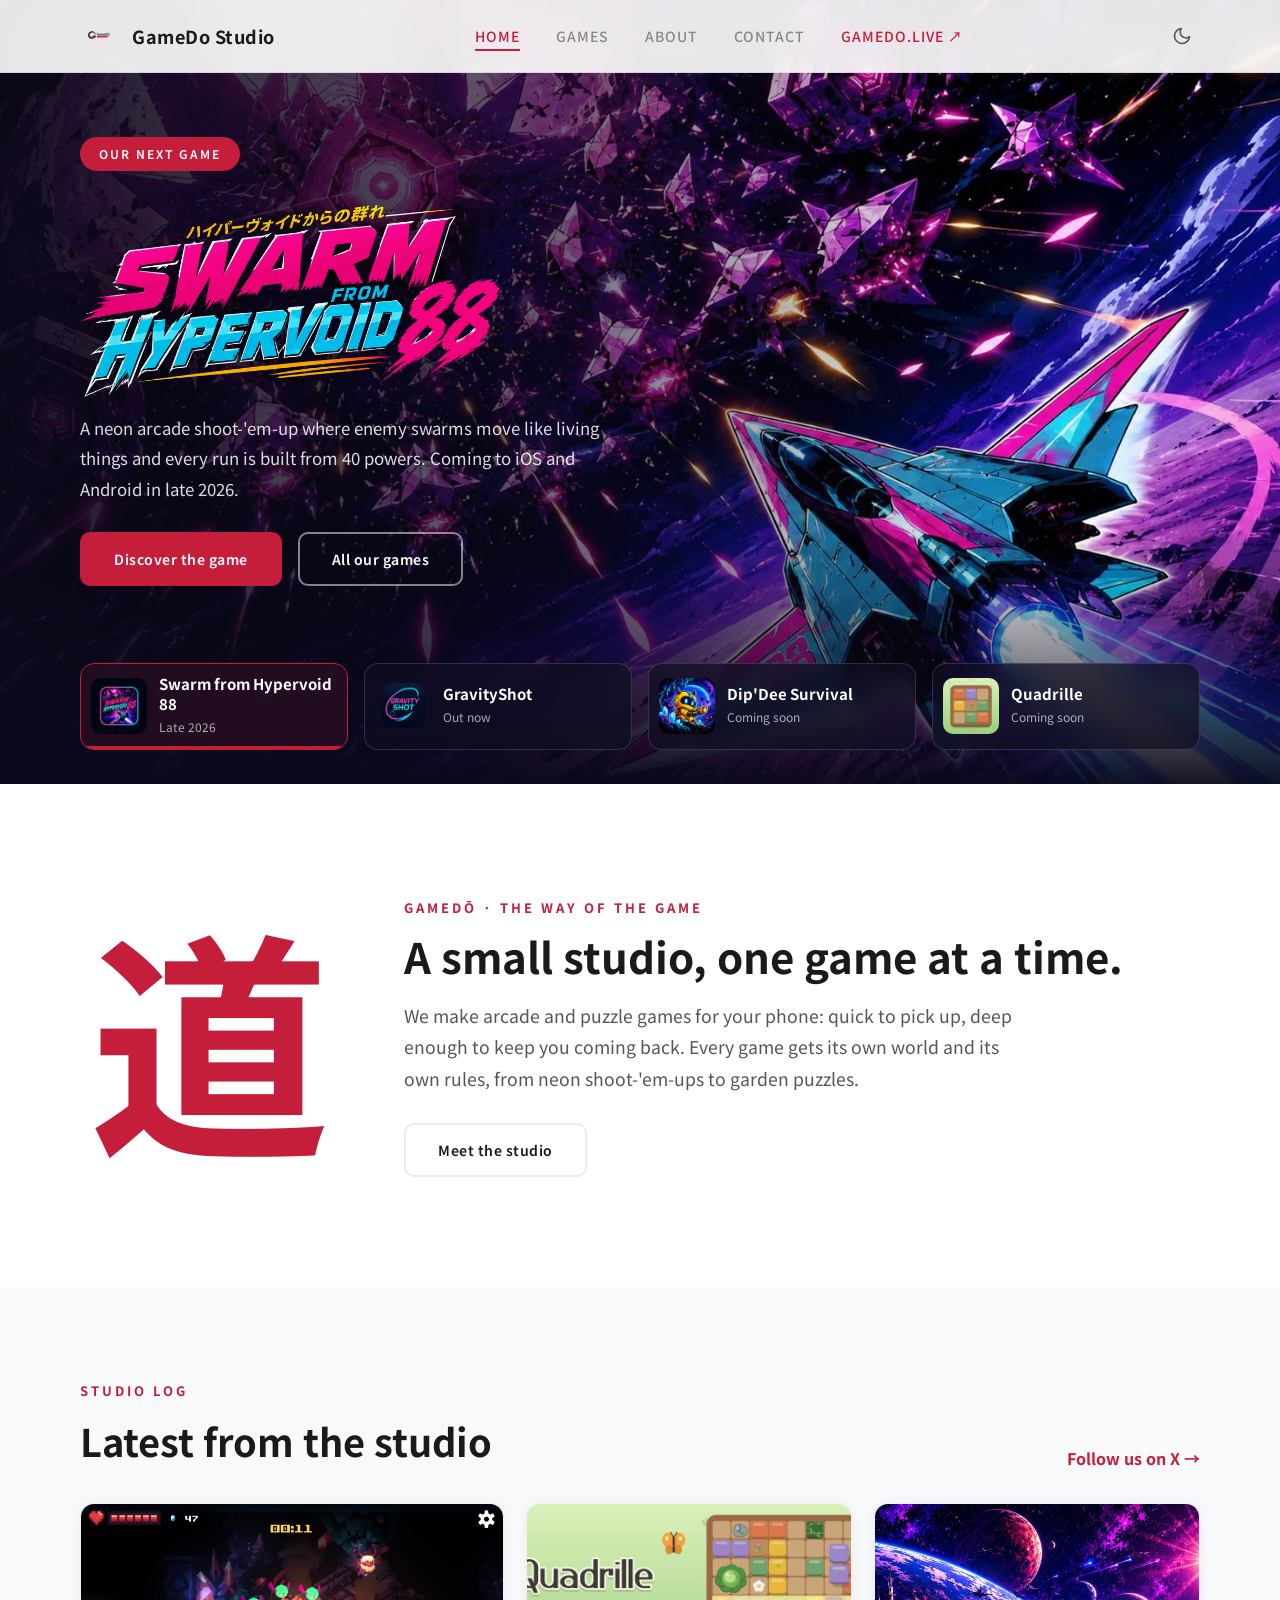
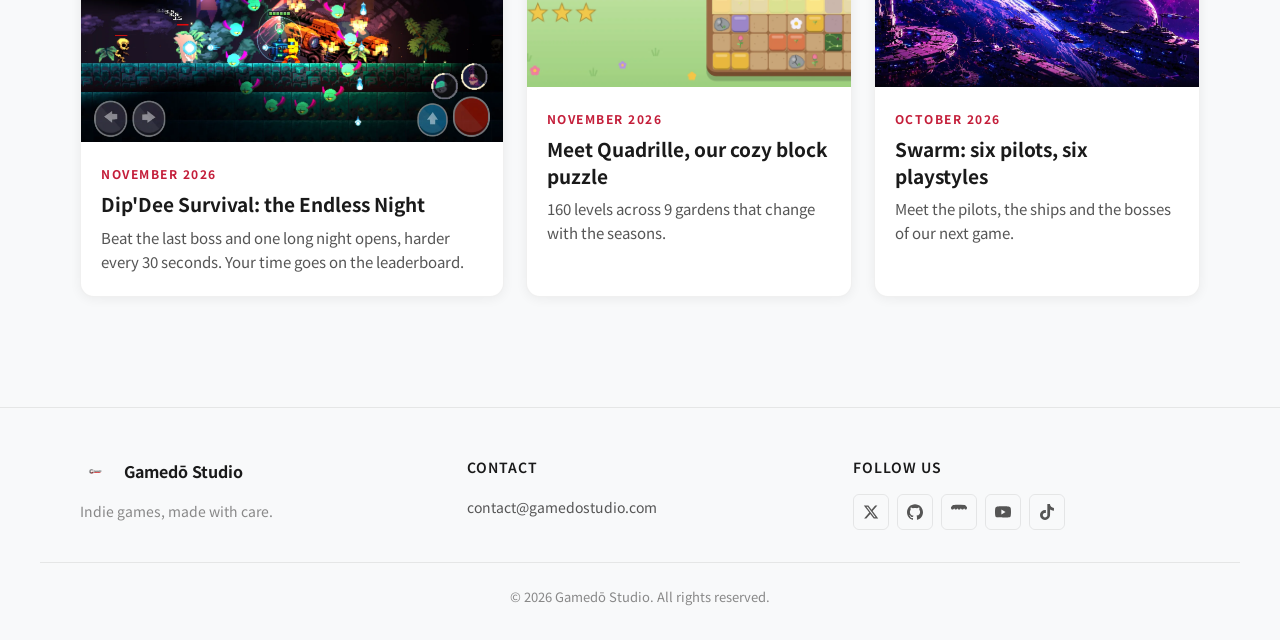
==== commit c4354aad: "copy(home): drop Cebu and the stats; Dip'Dee uses the Play Store screenshots Co-Authored-By: Claude " ====
--- a/index.html
+++ b/index.html
@@ -4,10 +4,10 @@
     <meta charset="UTF-8">
     <meta name="viewport" content="width=device-width, initial-scale=1.0">
     <title>GameDō Studio — The Way of the Game</title>
-    <meta name="description" content="GameDō Studio is a small indie studio from Cebu making arcade and puzzle games for your phone: Swarm from Hypervoid 88 and GravityShot.">
+    <meta name="description" content="GameDō Studio is a small indie studio making arcade and puzzle games for your phone: Swarm from Hypervoid 88, GravityShot, Dip'Dee Survival and Quadrille.">
     <link rel="canonical" href="https://gamedostudio.com/">
     <meta property="og:title" content="GameDō Studio — The Way of the Game">
-    <meta property="og:description" content="GameDō Studio is a small indie studio from Cebu making arcade and puzzle games for your phone: Swarm from Hypervoid 88 and GravityShot.">
+    <meta property="og:description" content="GameDō Studio is a small indie studio making arcade and puzzle games for your phone: Swarm from Hypervoid 88, GravityShot, Dip'Dee Survival and Quadrille.">
     <meta property="og:url" content="https://gamedostudio.com/">
     <meta property="og:type" content="website">
     <meta property="og:image" content="https://gamedostudio.com/assets/images/brand/og-studio.jpg">
@@ -156,12 +156,9 @@
                 <div class="home-way-kanji" lang="ja" aria-hidden="true">道</div>
                 <div>
                     <span class="home-way-eyebrow">GameDō · the way of the game</span>
-                    <h2>A small studio from Cebu, one game at a time.</h2>
+                    <h2>A small studio, one game at a time.</h2>
                     <p>We make arcade and puzzle games for your phone: quick to pick up, deep enough to keep you coming back. Every game gets its own world and its own rules, from neon shoot-'em-ups to garden puzzles.</p>
                     <div class="home-way-facts">
-                        <span><b>4</b>games</span>
-                        <span><b>220+</b>levels</span>
-                        <span><b>1</b>out now</span>
                         <a href="/about" class="btn btn-outline">Meet the studio</a>
                     </div>
                 </div>
@@ -180,7 +177,7 @@
                 </div>
                 <div class="home-log-grid">
                     <a href="/dipdee-survival" class="log-card reveal-element">
-                        <img src="assets/images/games/dipdee/screen-swarm.webp" alt="Dip'Dee Survival: Dip'Dee facing a swarm of monsters" loading="lazy">
+                        <img src="assets/images/games/dipdee/shot-endless.webp" alt="Dip'Dee Survival: the Endless Night" loading="lazy">
                         <div>
                             <time datetime="2026-11">November 2026</time>
                             <h3>Dip'Dee Survival: the Endless Night</h3>
--- a/styles.css
+++ b/styles.css
@@ -2651,20 +2651,6 @@
     gap: 12px;
 }
 
-.home-way-facts span {
-    border: 1px solid var(--border-subtle);
-    border-radius: 999px;
-    padding: 9px 18px;
-    font-size: 15px;
-    color: var(--text-secondary);
-}
-
-.home-way-facts span b {
-    font-family: var(--font-game);
-    color: var(--color-red);
-    margin-right: 6px;
-}
-
 /* ===== Home: studio log ===== */
 .home-log {
     padding: 90px 0 110px;
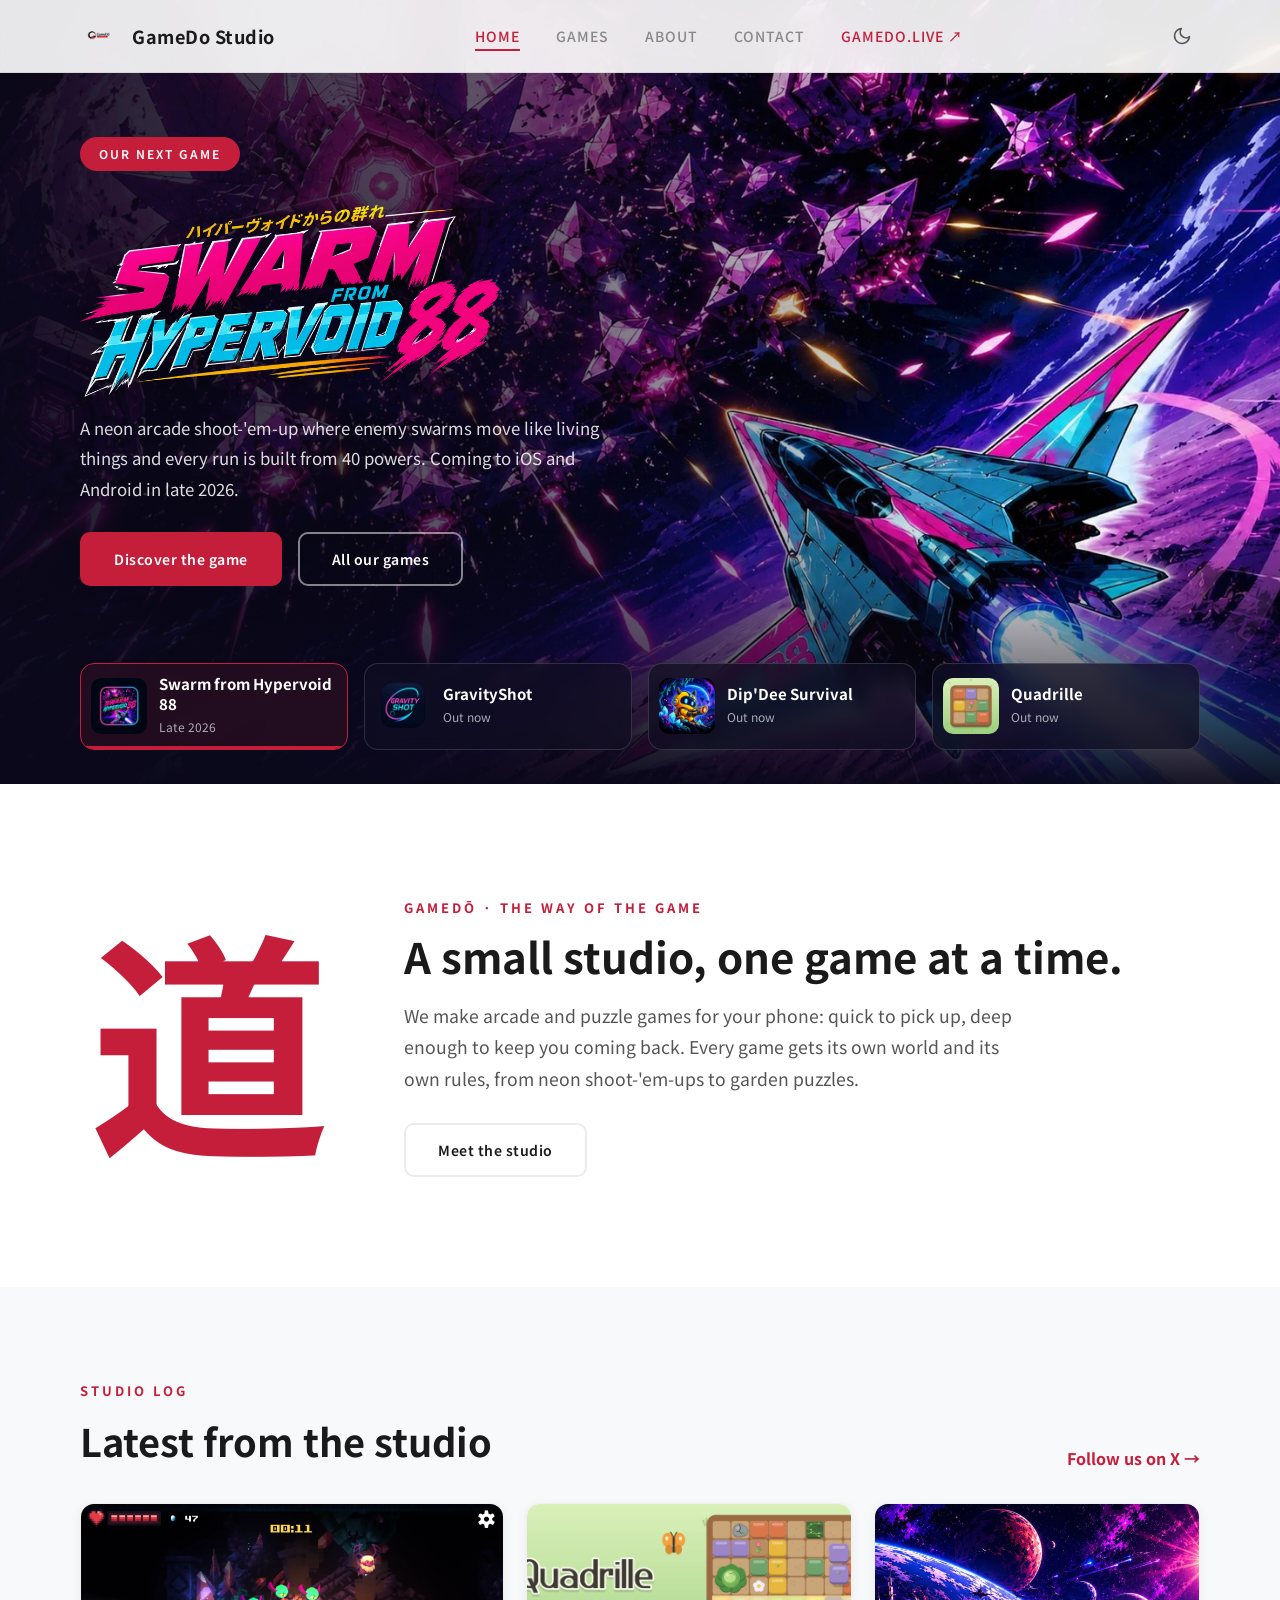
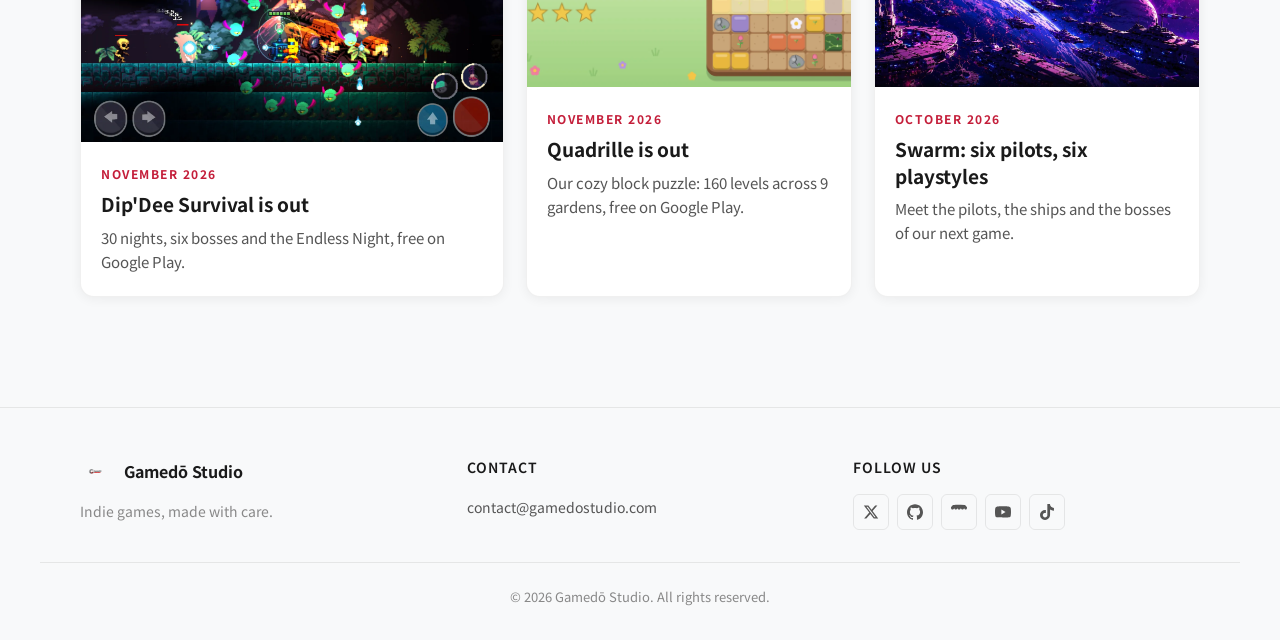
==== commit 86da57ef: "feat: Dip'Dee Survival and Quadrille are out, Google Play buttons on the games page Co-Authored-By: " ====
--- a/index.html
+++ b/index.html
@@ -101,9 +101,9 @@
                     <div class="show-bg"></div>
                     <div class="section-container">
                         <div class="show-content">
-                            <span class="section-badge">Coming soon</span>
+                            <span class="section-badge is-live">Out now</span>
                             <img src="assets/images/games/dipdee/logo.webp" alt="Dip'Dee Survival" class="show-logo">
-                            <p>Crash-landed on a hostile planet, Dip'Dee has one gun and one goal: survive the night. 30 nights, swarms of monsters and six bosses on the way to rescue. Soon free on Google Play.</p>
+                            <p>Crash-landed on a hostile planet, Dip'Dee has one gun and one goal: survive the night. 30 nights, swarms of monsters and six bosses on the way to rescue. Free on Google Play.</p>
                             <div class="hero-actions">
                                 <a href="/dipdee-survival" class="btn btn-primary">Discover the game</a>
                                 <a href="https://play.google.com/store/apps/details?id=com.gamedostudio.dipdeesurvival" target="_blank" rel="noopener noreferrer"><img src="assets/images/google-play-badge.png" alt="Get it on Google Play" class="show-play-badge"></a>
@@ -116,9 +116,9 @@
                     <div class="show-bg"></div>
                     <div class="section-container">
                         <div class="show-content">
-                            <span class="section-badge">Coming soon</span>
+                            <span class="section-badge is-live">Out now</span>
                             <h2 class="show-title">Quadrille</h2>
-                            <p>A cozy block puzzle in a garden that changes with the seasons. Fill the lines, let the flowers bloom: 160 levels across 9 gardens, and an endless Classic mode. Soon free on Google Play.</p>
+                            <p>A cozy block puzzle in a garden that changes with the seasons. Fill the lines, let the flowers bloom: 160 levels across 9 gardens, and an endless Classic mode. Free on Google Play.</p>
                             <div class="hero-actions">
                                 <a href="/quadrille" class="btn btn-primary">Discover the game</a>
                                 <a href="https://play.google.com/store/apps/details?id=com.gamedostudio.quadrille" target="_blank" rel="noopener noreferrer"><img src="assets/images/google-play-badge.png" alt="Get it on Google Play" class="show-play-badge"></a>
@@ -140,11 +140,11 @@
                     </button>
                     <button class="show-tab" role="tab" id="tab-dipdee" aria-controls="show-dipdee" aria-selected="false" tabindex="-1">
                         <img src="assets/images/games/dipdee/icon.webp" alt="">
-                        <span><strong>Dip'Dee Survival</strong><small>Coming soon</small></span>
+                        <span><strong>Dip'Dee Survival</strong><small>Out now</small></span>
                     </button>
                     <button class="show-tab" role="tab" id="tab-quadrille" aria-controls="show-quadrille" aria-selected="false" tabindex="-1">
                         <img src="assets/images/games/quadrille/icon.webp" alt="">
-                        <span><strong>Quadrille</strong><small>Coming soon</small></span>
+                        <span><strong>Quadrille</strong><small>Out now</small></span>
                     </button>
                 </div>
             </div>
@@ -180,16 +180,16 @@
                         <img src="assets/images/games/dipdee/shot-endless.webp" alt="Dip'Dee Survival: the Endless Night" loading="lazy">
                         <div>
                             <time datetime="2026-11">November 2026</time>
-                            <h3>Dip'Dee Survival: the Endless Night</h3>
-                            <p>Beat the last boss and one long night opens, harder every 30 seconds. Your time goes on the leaderboard.</p>
+                            <h3>Dip'Dee Survival is out</h3>
+                            <p>30 nights, six bosses and the Endless Night, free on Google Play.</p>
                         </div>
                     </a>
                     <a href="/quadrille" class="log-card reveal-element">
                         <img src="assets/images/games/quadrille/garden-art.webp" alt="Quadrille: the garden puzzle board" loading="lazy">
                         <div>
                             <time datetime="2026-11">November 2026</time>
-                            <h3>Meet Quadrille, our cozy block puzzle</h3>
-                            <p>160 levels across 9 gardens that change with the seasons.</p>
+                            <h3>Quadrille is out</h3>
+                            <p>Our cozy block puzzle: 160 levels across 9 gardens, free on Google Play.</p>
                         </div>
                     </a>
                     <a href="/swarm-from-hypervoid-88" class="log-card reveal-element">
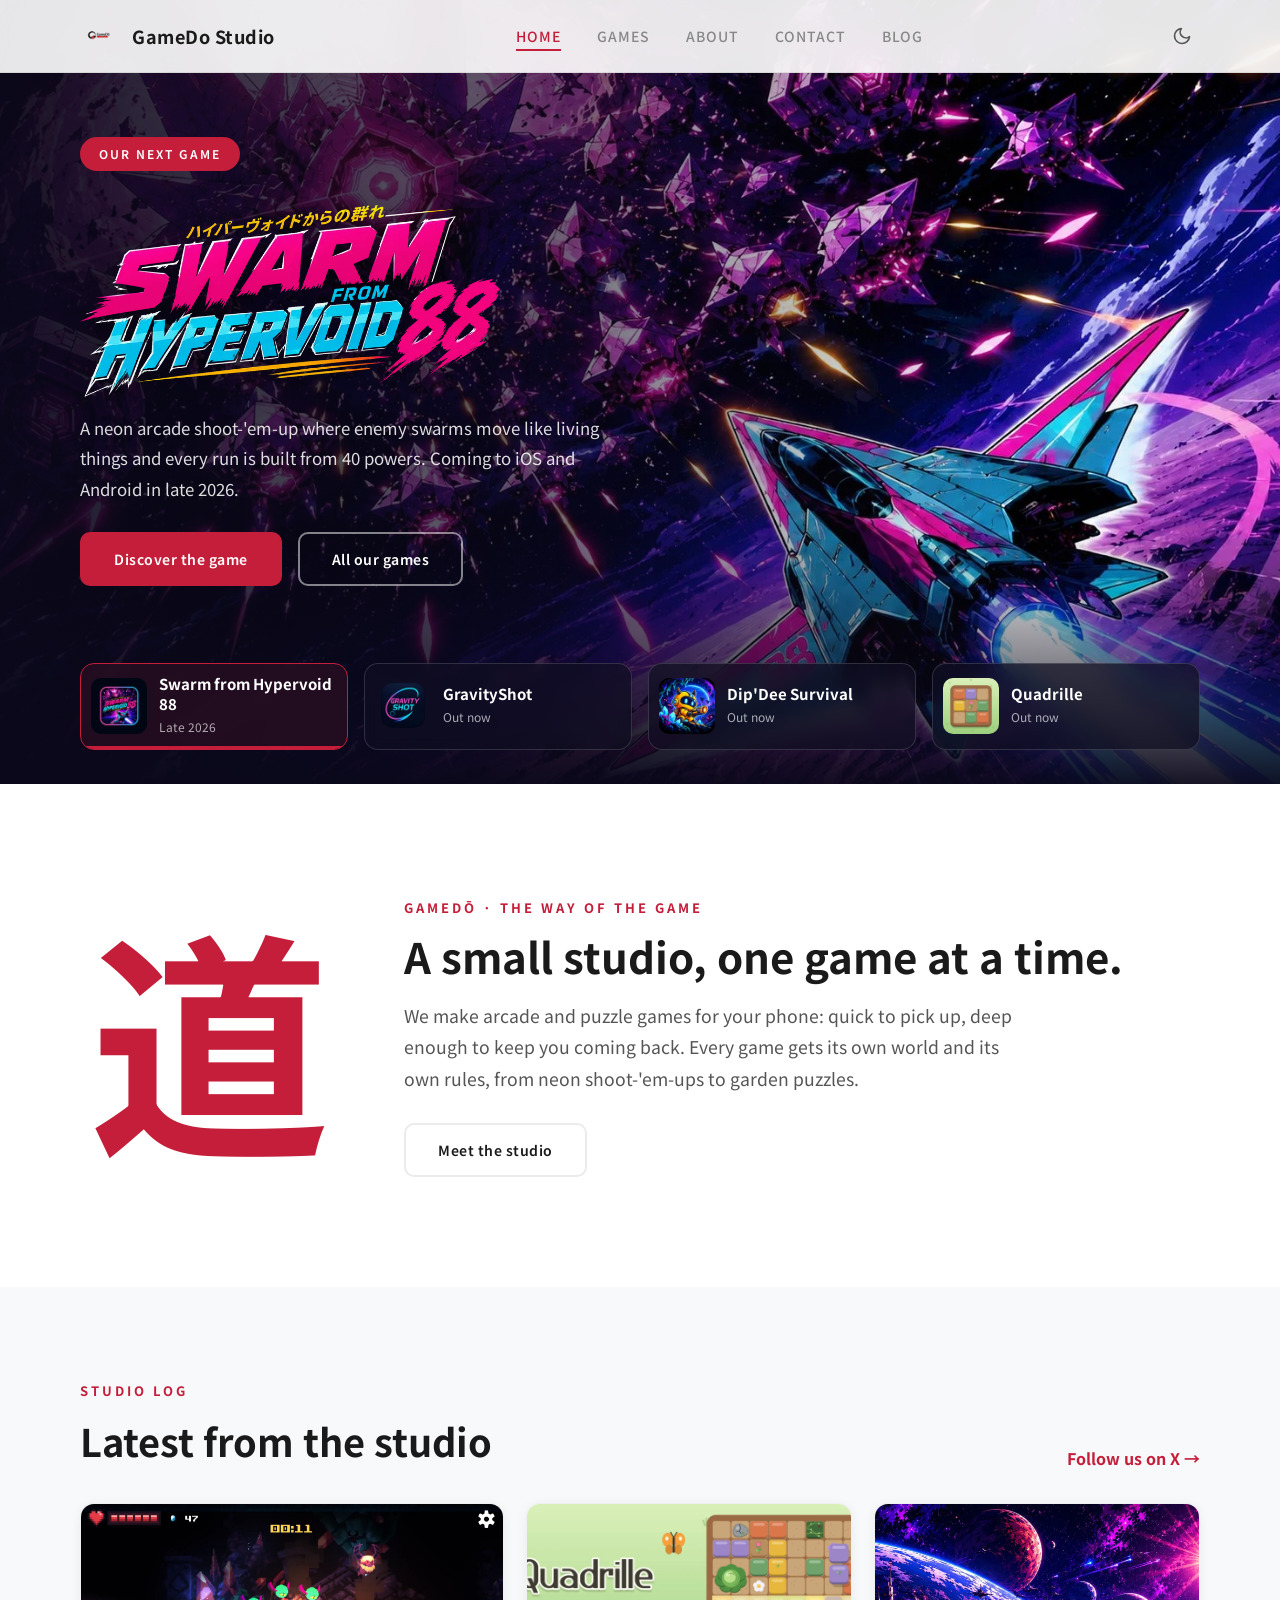
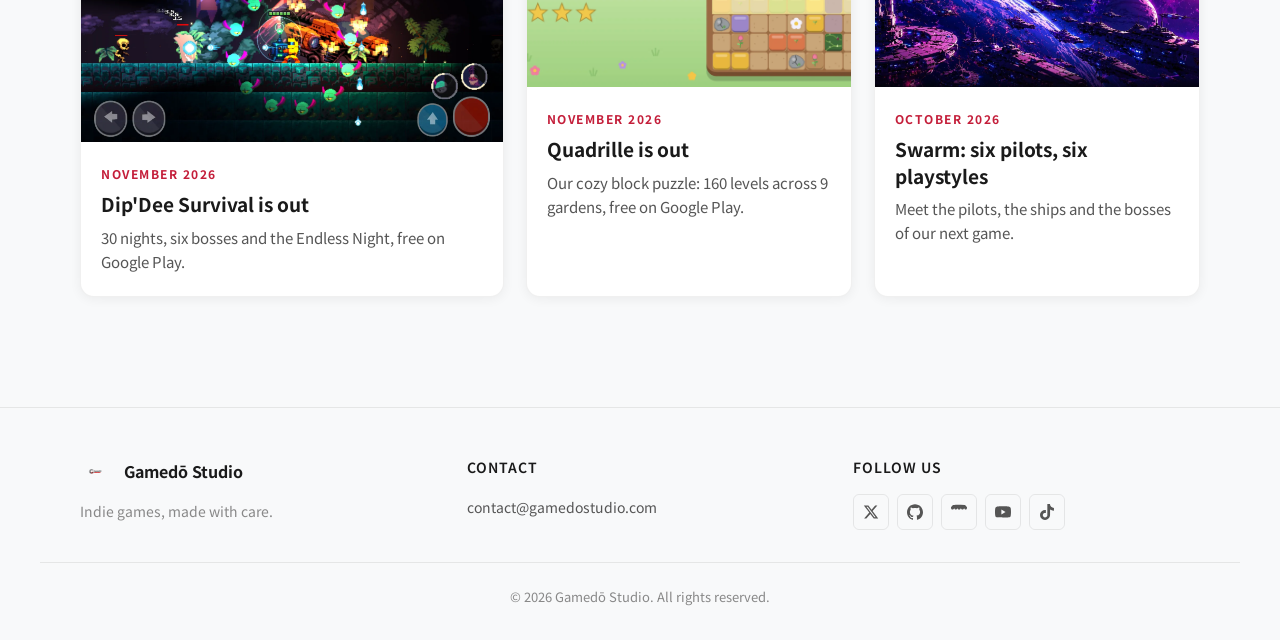
==== commit 55ef86b7: "feat(blog): studio dev blog with 4 posts migrated from gamedo.live Co-Authored-By: Claude Opus 5.5 <" ====
--- a/index.html
+++ b/index.html
@@ -12,7 +12,7 @@
     <meta property="og:type" content="website">
     <meta property="og:image" content="https://gamedostudio.com/assets/images/brand/og-studio.jpg">
     <meta name="twitter:card" content="summary_large_image">
-    <link rel="stylesheet" href="styles.css">
+    <link rel="stylesheet" href="styles.css?v=20261118a">
     <link rel="preconnect" href="https://fonts.googleapis.com">
     <link rel="preconnect" href="https://fonts.gstatic.com" crossorigin>
     <link href="https://fonts.googleapis.com/css2?family=Noto+Sans+JP:wght@300;400;500;700&family=Orbitron:wght@400;700;900&display=swap" rel="stylesheet">
@@ -48,7 +48,7 @@
                 <li><a href="/games">Games</a></li>
                 <li><a href="/about">About</a></li>
                 <li><a href="/contact">Contact</a></li>
-                <li><a href="https://gamedo.live" class="nav-external" target="_blank" rel="noopener">gamedo.live &#8599;</a></li>
+                <li><a href="/blog">Blog</a></li>
             </ul>
             <button class="theme-toggle" aria-label="Switch to dark mode">
                 <svg class="icon-moon" xmlns="http://www.w3.org/2000/svg" width="20" height="20" viewBox="0 0 24 24" fill="none" stroke="currentColor" stroke-width="2" stroke-linecap="round" stroke-linejoin="round"><path d="M21 12.79A9 9 0 1 1 11.21 3 7 7 0 0 0 21 12.79z"></path></svg>
@@ -245,7 +245,7 @@
         </div>
     </footer>
 
-    <script src="animations.js" defer></script>
+    <script src="animations.js?v=20261118a" defer></script>
     <script>
     // Legacy anchor redirects
     var hashRedirects = {
--- a/styles.css
+++ b/styles.css
@@ -2858,3 +2858,216 @@
     white-space: nowrap;
     border: 0;
 }
+
+/* Vertical trailer in the "The game" split */
+.gp-trailer {
+    justify-self: center;
+    width: 100%;
+    max-width: 160px;
+}
+
+.gp-trailer video {
+    display: block;
+    width: 100%;
+    aspect-ratio: 9 / 16;
+    border-radius: var(--rounded-lg);
+    box-shadow: var(--shadow-hover);
+    background: #000;
+}
+
+/* ===== Blog ===== */
+.blog-list-section {
+    padding: 0 0 var(--space-24);
+}
+
+.blog-grid {
+    display: grid;
+    grid-template-columns: repeat(auto-fill, minmax(320px, 1fr));
+    gap: var(--space-8);
+    max-width: var(--container-width);
+    margin: 0 auto;
+    padding: 0 40px;
+}
+
+.blog-card {
+    display: flex;
+    flex-direction: column;
+    background: var(--bg-card);
+    border: 1px solid var(--border-card);
+    border-radius: var(--rounded-lg);
+    box-shadow: var(--shadow-card);
+    overflow: hidden;
+    color: inherit;
+    text-decoration: none;
+    transition: transform 0.3s ease, box-shadow 0.3s ease;
+}
+
+.blog-card:hover {
+    transform: translateY(-4px);
+    box-shadow: var(--shadow-hover);
+}
+
+.blog-card img {
+    width: 100%;
+    aspect-ratio: 16 / 9;
+    object-fit: cover;
+    display: block;
+}
+
+.blog-card-body {
+    padding: var(--space-6);
+}
+
+.blog-card h2 {
+    font-size: 1.25rem;
+    line-height: 1.35;
+    margin: var(--space-2) 0 var(--space-3);
+}
+
+.blog-card p {
+    color: var(--text-secondary);
+    line-height: 1.6;
+    margin: 0;
+}
+
+.blog-meta {
+    font-size: 0.85rem;
+    color: var(--text-muted);
+}
+
+.blog-card .blog-meta {
+    color: var(--text-muted);
+}
+
+.blog-post {
+    max-width: 760px;
+    margin: 0 auto;
+    padding: 130px 24px var(--space-24);
+}
+
+.blog-back {
+    display: inline-block;
+    color: var(--color-red);
+    text-decoration: none;
+    font-size: 0.9rem;
+    margin-bottom: var(--space-6);
+}
+
+.blog-post-header h1 {
+    font-size: 2.6rem;
+    line-height: 1.2;
+    margin: 0 0 var(--space-4);
+}
+
+.blog-cover {
+    width: 100%;
+    height: auto;
+    aspect-ratio: 16 / 9;
+    object-fit: cover;
+    border-radius: var(--rounded-lg);
+    margin: var(--space-8) 0;
+    display: block;
+}
+
+.blog-body {
+    font-size: 1.08rem;
+    line-height: 1.8;
+    color: var(--text-primary);
+}
+
+.blog-body h2 {
+    font-size: 1.7rem;
+    line-height: 1.3;
+    margin: var(--space-12) 0 var(--space-4);
+}
+
+.blog-body h3 {
+    font-size: 1.3rem;
+    margin: var(--space-8) 0 var(--space-3);
+}
+
+.blog-body p,
+.blog-body ul,
+.blog-body ol {
+    margin: 0 0 var(--space-6);
+}
+
+.blog-body ul,
+.blog-body ol {
+    padding-left: 1.4em;
+}
+
+.blog-body li {
+    margin-bottom: var(--space-2);
+}
+
+.blog-body a {
+    color: var(--color-red);
+}
+
+.blog-body img {
+    max-width: 100%;
+    height: auto;
+    border-radius: var(--rounded-md);
+}
+
+.blog-body blockquote {
+    border-left: 3px solid var(--color-red);
+    margin: 0 0 var(--space-6);
+    padding: var(--space-2) var(--space-6);
+    color: var(--text-secondary);
+}
+
+.blog-body table {
+    display: block;
+    overflow-x: auto;
+    width: 100%;
+    border-collapse: collapse;
+    margin: 0 0 var(--space-6);
+    font-size: 0.95rem;
+}
+
+.blog-body th,
+.blog-body td {
+    border: 1px solid var(--border-subtle);
+    padding: var(--space-2) var(--space-3);
+    text-align: left;
+}
+
+.blog-body th {
+    background: var(--bg-secondary);
+}
+
+.blog-body code {
+    background: var(--bg-secondary);
+    padding: 0.1em 0.35em;
+    border-radius: 4px;
+    font-size: 0.92em;
+}
+
+.blog-body pre {
+    background: var(--bg-secondary);
+    padding: var(--space-4);
+    border-radius: var(--rounded-md);
+    overflow-x: auto;
+}
+
+.blog-body pre code {
+    background: none;
+    padding: 0;
+}
+
+@media (max-width: 768px) {
+    .blog-grid {
+        grid-template-columns: 1fr;
+        padding: 0 16px;
+    }
+
+    .blog-post {
+        padding: 110px 16px var(--space-16);
+    }
+
+    .blog-post-header h1 {
+        font-size: 1.9rem;
+    }
+}
